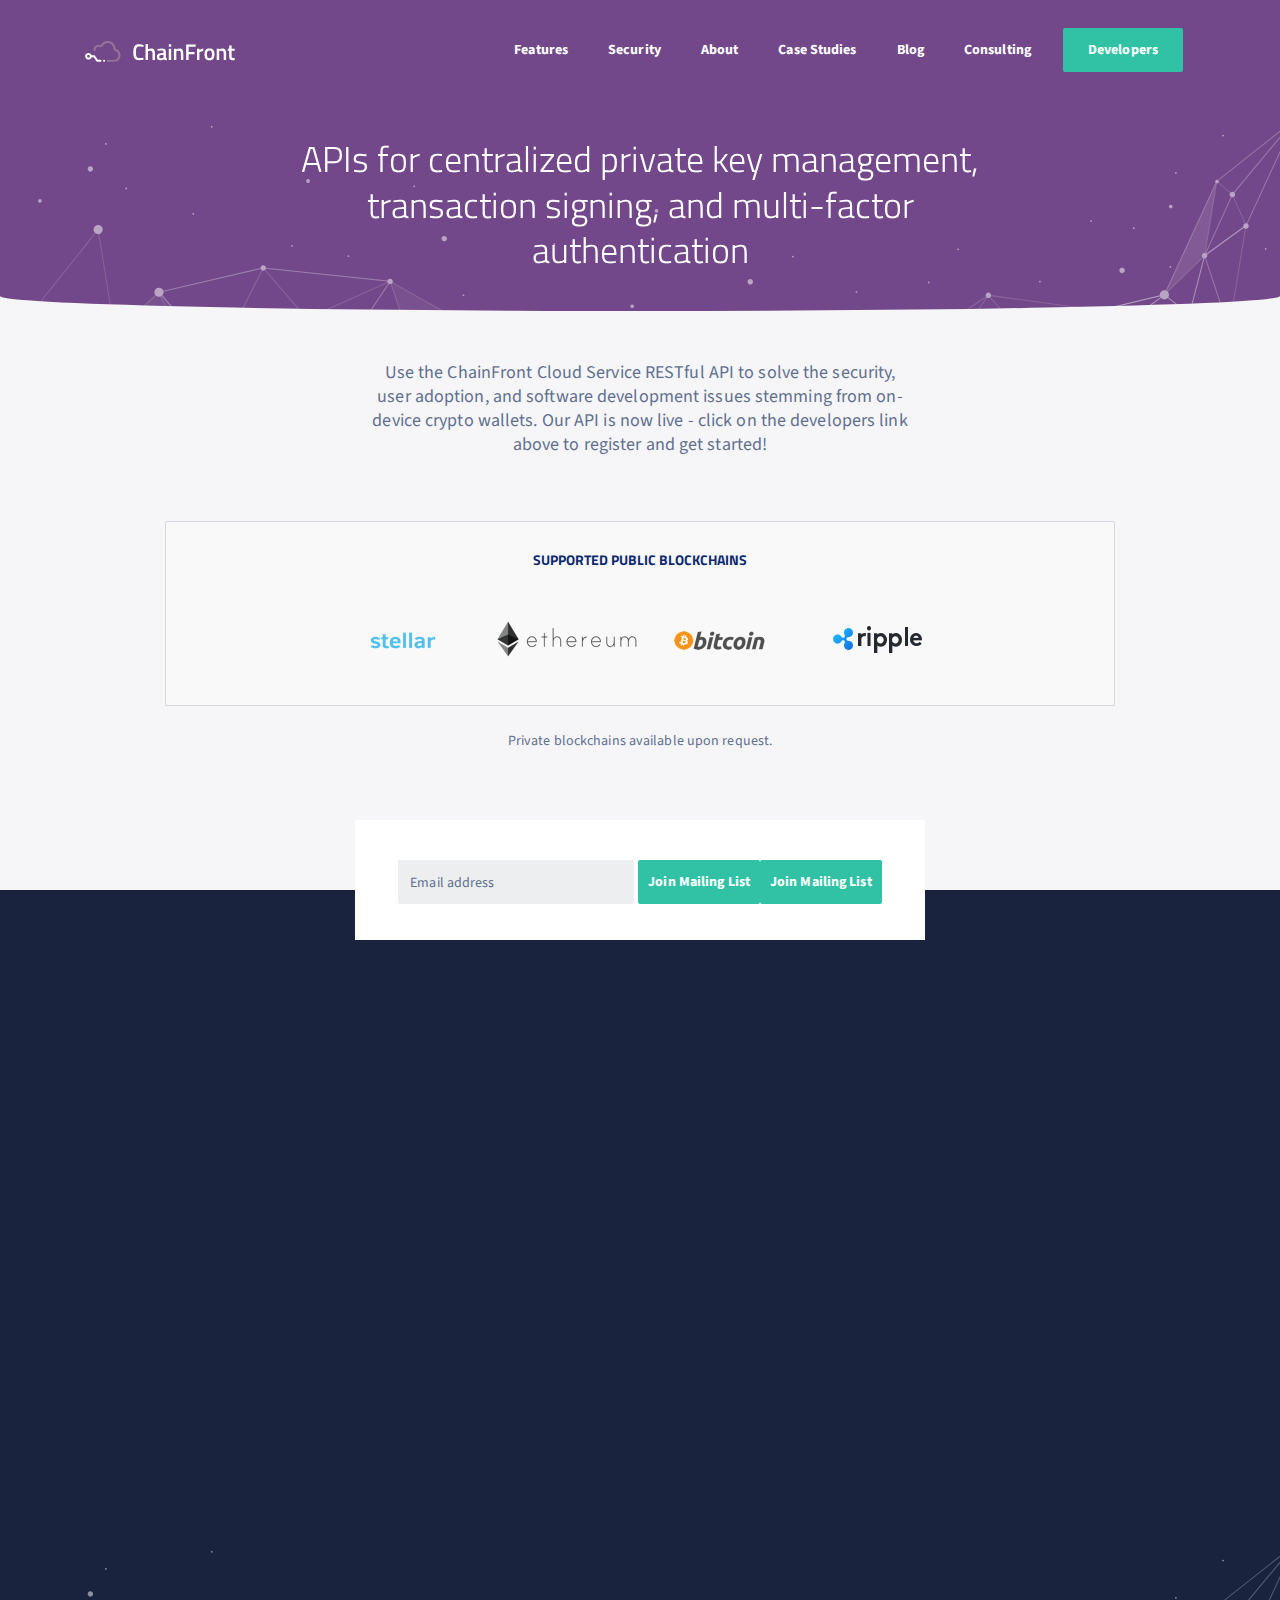
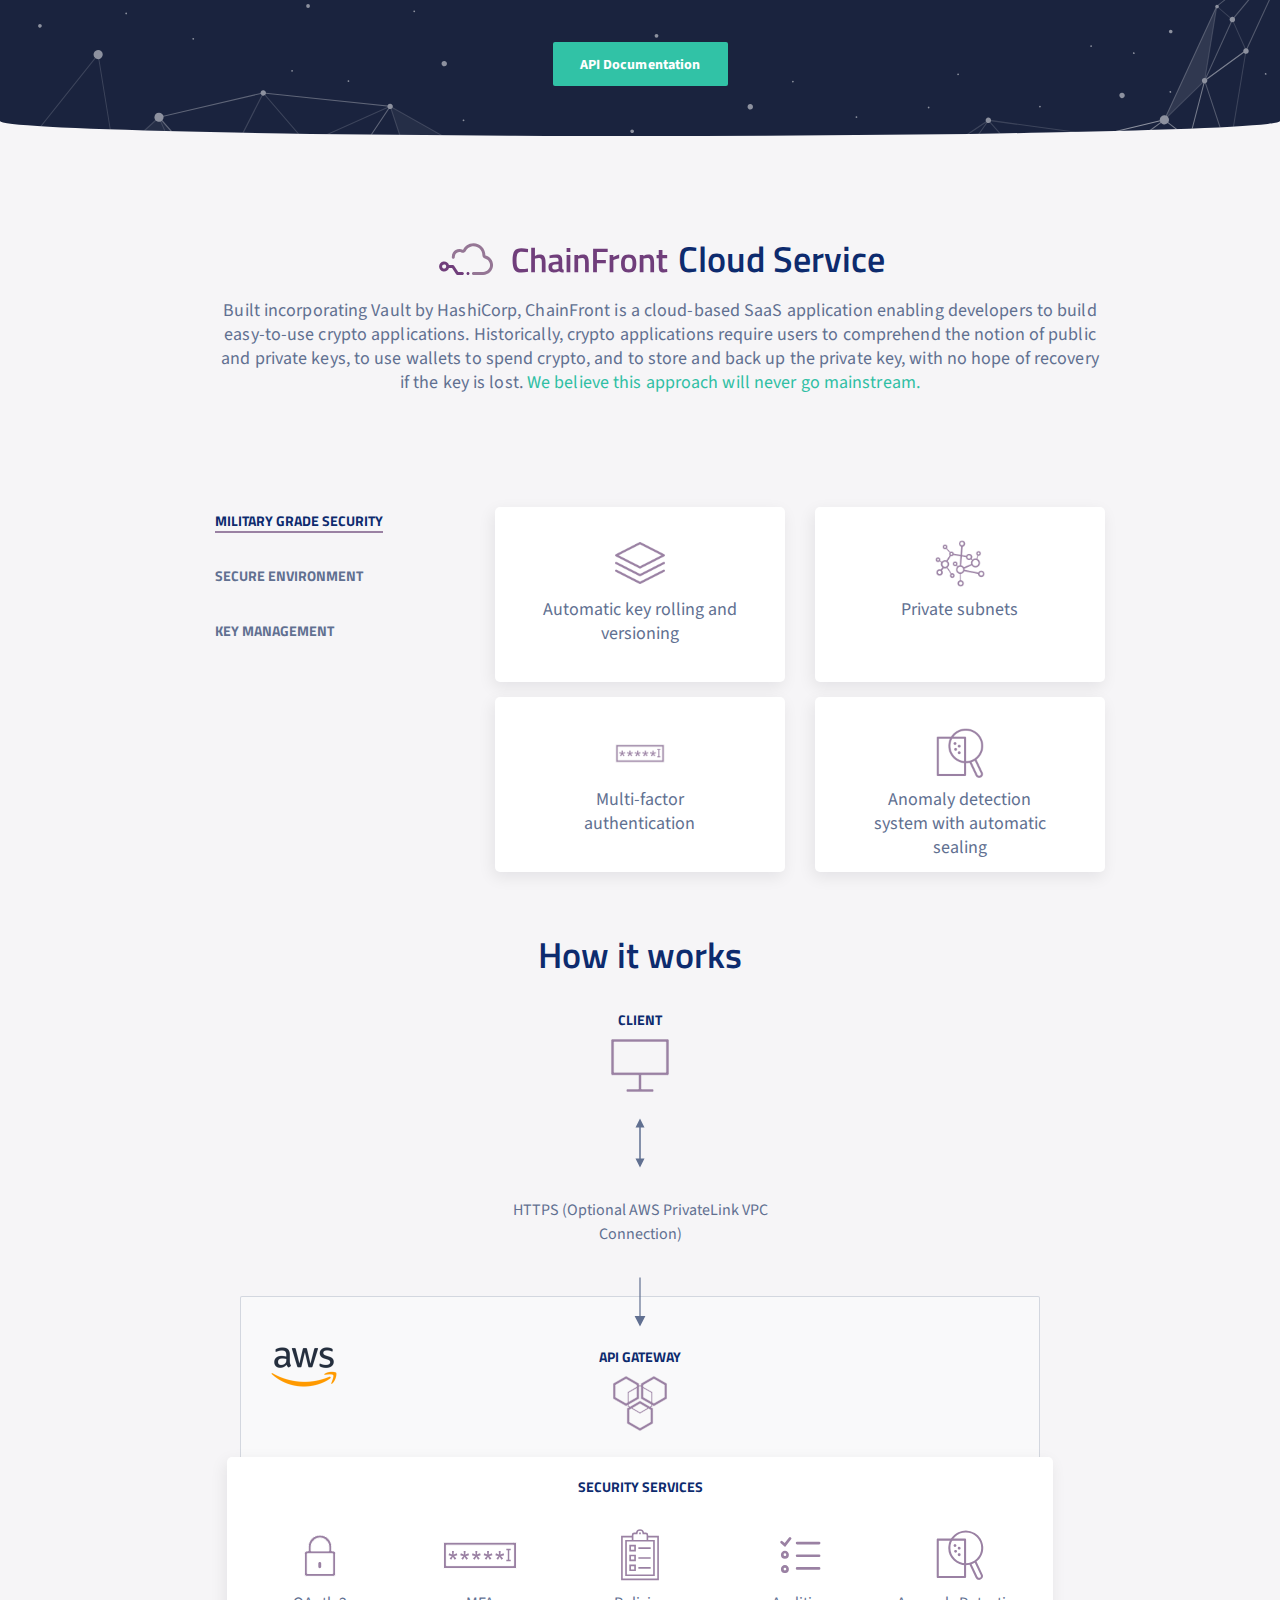
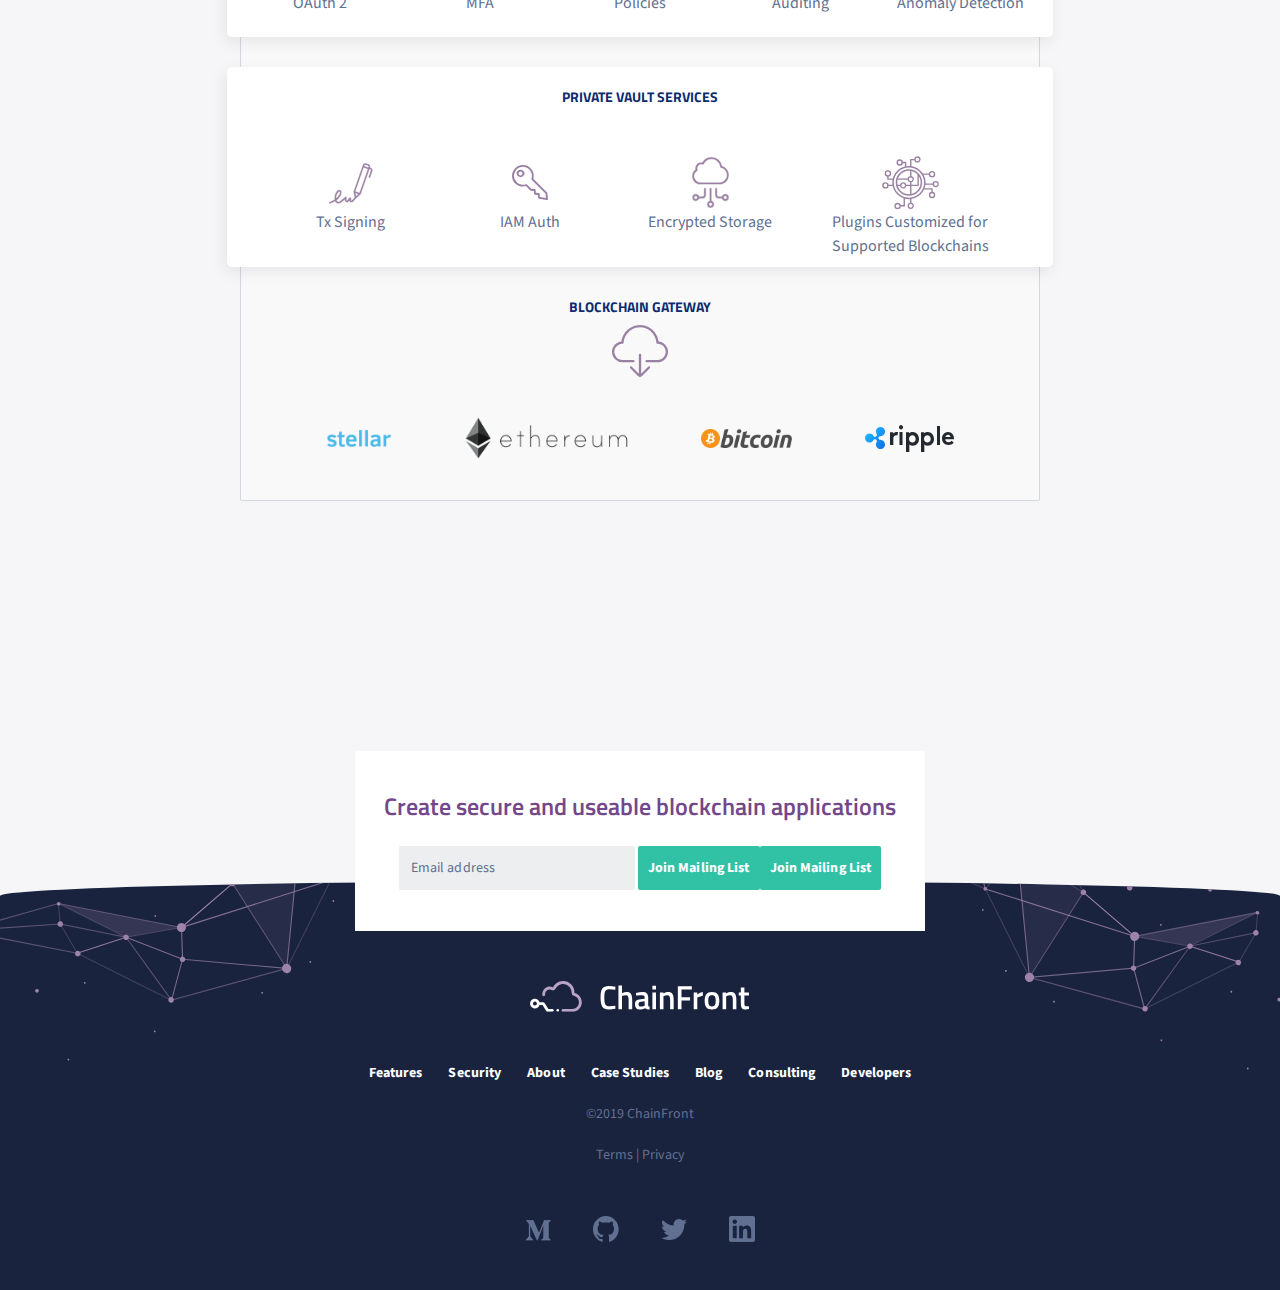
==== index.html @ 5679e8c8 "Initial port of corp website to github pages" ====
<!DOCTYPE html>
<!-- saved from url=(0022)https://chainfront.io/ -->
<html lang="en"><head><meta http-equiv="Content-Type" content="text/html; charset=UTF-8">
    
    <meta http-equiv="X-UA-Compatible" content="IE=edge">
    <meta name="viewport" content="width=device-width, initial-scale=1">
    <!-- The above 3 meta tags *must* come first in the head; any other head content must come *after* these tags -->



      <!-- HTML5 shim and Respond.js for IE8 support of HTML5 elements and media queries -->
    <!--[if lt IE 9]>
      <script src="https://oss.maxcdn.com/html5shiv/3.7.2/html5shiv.min.js"></script>
      <script src="https://oss.maxcdn.com/respond/1.4.2/respond.min.js"></script>
    <![endif]-->
      <title>ChainFront.io – ChainFront.io:  APIs for centralized private key management, transaction signing, and multi-factor authentication</title>
<link rel="dns-prefetch" href="https://s.w.org/">
		<script async="" src="./index_files/analytics.js"></script><script type="text/javascript">
			window._wpemojiSettings = {"baseUrl":"https:\/\/s.w.org\/images\/core\/emoji\/11.2.0\/72x72\/","ext":".png","svgUrl":"https:\/\/s.w.org\/images\/core\/emoji\/11.2.0\/svg\/","svgExt":".svg","source":{"concatemoji":"https:\/\/chainfront.io\/wp-includes\/js\/wp-emoji-release.min.js?ver=5.1.1"}};
			!function(a,b,c){function d(a,b){var c=String.fromCharCode;l.clearRect(0,0,k.width,k.height),l.fillText(c.apply(this,a),0,0);var d=k.toDataURL();l.clearRect(0,0,k.width,k.height),l.fillText(c.apply(this,b),0,0);var e=k.toDataURL();return d===e}function e(a){var b;if(!l||!l.fillText)return!1;switch(l.textBaseline="top",l.font="600 32px Arial",a){case"flag":return!(b=d([55356,56826,55356,56819],[55356,56826,8203,55356,56819]))&&(b=d([55356,57332,56128,56423,56128,56418,56128,56421,56128,56430,56128,56423,56128,56447],[55356,57332,8203,56128,56423,8203,56128,56418,8203,56128,56421,8203,56128,56430,8203,56128,56423,8203,56128,56447]),!b);case"emoji":return b=d([55358,56760,9792,65039],[55358,56760,8203,9792,65039]),!b}return!1}function f(a){var c=b.createElement("script");c.src=a,c.defer=c.type="text/javascript",b.getElementsByTagName("head")[0].appendChild(c)}var g,h,i,j,k=b.createElement("canvas"),l=k.getContext&&k.getContext("2d");for(j=Array("flag","emoji"),c.supports={everything:!0,everythingExceptFlag:!0},i=0;i<j.length;i++)c.supports[j[i]]=e(j[i]),c.supports.everything=c.supports.everything&&c.supports[j[i]],"flag"!==j[i]&&(c.supports.everythingExceptFlag=c.supports.everythingExceptFlag&&c.supports[j[i]]);c.supports.everythingExceptFlag=c.supports.everythingExceptFlag&&!c.supports.flag,c.DOMReady=!1,c.readyCallback=function(){c.DOMReady=!0},c.supports.everything||(h=function(){c.readyCallback()},b.addEventListener?(b.addEventListener("DOMContentLoaded",h,!1),a.addEventListener("load",h,!1)):(a.attachEvent("onload",h),b.attachEvent("onreadystatechange",function(){"complete"===b.readyState&&c.readyCallback()})),g=c.source||{},g.concatemoji?f(g.concatemoji):g.wpemoji&&g.twemoji&&(f(g.twemoji),f(g.wpemoji)))}(window,document,window._wpemojiSettings);
		</script><script src="./index_files/wp-emoji-release.min.js" type="text/javascript" defer=""></script>
		<style type="text/css">
img.wp-smiley,
img.emoji {
	display: inline !important;
	border: none !important;
	box-shadow: none !important;
	height: 1em !important;
	width: 1em !important;
	margin: 0 .07em !important;
	vertical-align: -0.1em !important;
	background: none !important;
	padding: 0 !important;
}
</style>
	<link rel="stylesheet" id="wp-block-library-css" href="./index_files/style.min.css" type="text/css" media="all">
<script type="text/javascript" src="./index_files/jquery.js"></script>
<script type="text/javascript" src="./index_files/jquery-migrate.min.js"></script>
<script type="text/javascript" src="./index_files/scrollTo.js"></script>
<script type="text/javascript" src="./index_files/jquery.form.min.js"></script>
<script type="text/javascript">
/* <![CDATA[ */
var mailchimpSF = {"ajax_url":"https:\/\/chainfront.io\/"};
/* ]]> */
</script>
<script type="text/javascript" src="./index_files/mailchimp.js"></script>
<link rel="https://api.w.org/" href="https://chainfront.io/wp-json/">
<link rel="EditURI" type="application/rsd+xml" title="RSD" href="https://chainfront.io/xmlrpc.php?rsd">
<link rel="wlwmanifest" type="application/wlwmanifest+xml" href="https://chainfront.io/wp-includes/wlwmanifest.xml"> 
<link rel="canonical" href="https://chainfront.io/">
<link rel="shortlink" href="https://chainfront.io/">
<link rel="alternate" type="application/json+oembed" href="https://chainfront.io/wp-json/oembed/1.0/embed?url=https%3A%2F%2Fchainfront.io%2F">
<link rel="alternate" type="text/xml+oembed" href="https://chainfront.io/wp-json/oembed/1.0/embed?url=https%3A%2F%2Fchainfront.io%2F&amp;format=xml">
<link rel="icon" href="https://chainfront.io/wp-content/uploads/2018/10/cropped-256x256-32x32.png" sizes="32x32">
<link rel="icon" href="https://chainfront.io/wp-content/uploads/2018/10/cropped-256x256-192x192.png" sizes="192x192">
<link rel="apple-touch-icon-precomposed" href="https://chainfront.io/wp-content/uploads/2018/10/cropped-256x256-180x180.png">
<meta name="msapplication-TileImage" content="https://chainfront.io/wp-content/uploads/2018/10/cropped-256x256-270x270.png">

<!-- BEGIN ExactMetrics v5.3.8 Universal Analytics - https://exactmetrics.com/ -->
<script>
(function(i,s,o,g,r,a,m){i['GoogleAnalyticsObject']=r;i[r]=i[r]||function(){
	(i[r].q=i[r].q||[]).push(arguments)},i[r].l=1*new Date();a=s.createElement(o),
	m=s.getElementsByTagName(o)[0];a.async=1;a.src=g;m.parentNode.insertBefore(a,m)
})(window,document,'script','https://www.google-analytics.com/analytics.js','ga');
  ga('create', 'UA-128039066-1', 'auto');
  ga('send', 'pageview');
</script>
<!-- END ExactMetrics Universal Analytics -->
      <!-- Bootstrap core CSS -->
      <link href="./index_files/bootstrap.min.css" rel="stylesheet">
      <!-- Custom styles for this template -->
      <link href="./index_files/style.css" rel="stylesheet">
      <link rel="stylesheet" href="./index_files/aos.css">
      <link href="https://chainfront.io/wp-content/themes/chainfront/img/favicon.ico?v=2" rel="shortcut icon">
  </head>

  <body data-aos-easing="ease" data-aos-duration="400" data-aos-delay="0">
  <div id="mobile-menu" class="d-sm-none">
      <ul id="menu-top-menu" class="menu"><li id="menu-item-17" class="nav-item menu-item menu-item-type-post_type menu-item-object-page menu-item-17"><a href="https://chainfront.io/features/">Features</a></li>
<li id="menu-item-19" class="nav-item menu-item menu-item-type-post_type menu-item-object-page menu-item-19"><a href="https://chainfront.io/security/">Security</a></li>
<li id="menu-item-20" class="nav-item menu-item menu-item-type-post_type menu-item-object-page menu-item-20"><a href="https://chainfront.io/about/">About</a></li>
<li id="menu-item-149" class="nav-item menu-item menu-item-type-post_type menu-item-object-page menu-item-149"><a href="https://chainfront.io/case-studies/">Case Studies</a></li>
<li id="menu-item-21" class="nav-item menu-item menu-item-type-post_type menu-item-object-page menu-item-21"><a href="https://chainfront.io/blog/">Blog</a></li>
<li id="menu-item-210" class="nav-item menu-item menu-item-type-post_type menu-item-object-page menu-item-210"><a href="https://chainfront.io/consulting/">Consulting</a></li>
<li id="menu-item-18" class="nav-item button-green menu-item menu-item-type-custom menu-item-object-custom menu-item-18"><a target="_blank" href="https://developers.chainfront.io/">Developers</a></li>
</ul>  </div>
  <div class="container-fluid header-home" id="header">
      <nav class="navbar navbar-expand-sm navbar-dark mb-3">
          <div class="container">
              <a class="navbar-brand" href="https://chainfront.io/">
                  <img src="./index_files/CF_Purple-transparent.svg" alt="ParticipateCrypto" class="light">
                  <img src="./index_files/CF-Purple.svg" alt="ParticipateCrypto" class="dark">
              </a>
              <button class="navbar-toggler" type="button" onclick="toggleMobileMenu(this)">
                  <div class="burger"><span></span><span></span><span></span><span></span></div>
              </button>
              <div class="collapse navbar-collapse" id="navbarNav">
                  <ul id="menu-top-menu-1" class="navbar-nav ml-auto"><li class="nav-item menu-item menu-item-type-post_type menu-item-object-page menu-item-17"><a href="https://chainfront.io/features/">Features</a></li>
<li class="nav-item menu-item menu-item-type-post_type menu-item-object-page menu-item-19"><a href="https://chainfront.io/security/">Security</a></li>
<li class="nav-item menu-item menu-item-type-post_type menu-item-object-page menu-item-20"><a href="https://chainfront.io/about/">About</a></li>
<li class="nav-item menu-item menu-item-type-post_type menu-item-object-page menu-item-149"><a href="https://chainfront.io/case-studies/">Case Studies</a></li>
<li class="nav-item menu-item menu-item-type-post_type menu-item-object-page menu-item-21"><a href="https://chainfront.io/blog/">Blog</a></li>
<li class="nav-item menu-item menu-item-type-post_type menu-item-object-page menu-item-210"><a href="https://chainfront.io/consulting/">Consulting</a></li>
<li class="nav-item button-green menu-item menu-item-type-custom menu-item-object-custom menu-item-18"><a target="_blank" href="https://developers.chainfront.io/">Developers</a></li>
</ul>              </div>
          </div>
      </nav>
    <div class="stars"><div class="img-cont"><img src="./index_files/home-stars.svg" alt=""></div></div>
    <div class="container title text-center aos-init aos-animate" data-aos="zoom-in">
        
        <h2 class="sub-title">APIs for centralized private key management, transaction signing, and multi-factor authentication</h2>    </div>
</div>

<main role="main" id="home">
    <div class="container">
        <div class="row justify-content-center mb-5">
            <div class="col-12 col-md-6 text-center">
                
        <p class="title">Use the ChainFront Cloud Service RESTful API to solve the security, user adoption, and software development issues stemming from on-device crypto wallets. Our API is now live - click on the developers link above to register and get started!</p>
            </div>
        </div>
        <div class="row justify-content-center ">
            <div class="col-12 col-lg-10 block">
                <div class="row mt-4">
                    <div class="col-12 text-center">
                        <span>Supported Public Blockchains</span>
                    </div>
                </div>
                <div class="row justify-content-center pb-5 pt-5 align-items-center">
                    <div class="col-10 col-sm-6 col-lg-3 col-xl-2 text-center blockchain"><img src="./index_files/1280-px-stellar-payment-network-logo-svg.png" alt="Stellar"></div>
                    <div class="col-10 col-sm-6 col-lg-3 col-xl-2 text-center blockchain"><img src="./index_files/ethereum-logo-landscape-black-small.png" alt="Ethereum"></div>
                    <div class="col-10 col-sm-6 col-lg-3 col-xl-2 text-center blockchain"><img src="./index_files/2000-px-bitcoin-logo-svg.png" alt="Bitcoin"></div>
                    <div class="col-10 col-sm-6 col-lg-3 col-xl-2 text-center blockchain"><img src="./index_files/ripple-logo.png" alt="Ripple"></div>
                </div>
            </div>
        </div>
        <div class="row justify-content-center">
            <div class="col-12 col-sm-6 text-center mt-4">
                <p class="private">Private blockchains available upon request.</p>
            </div>
        </div>
    </div>
    <div class="container">
        <div class="box-container dark-box row justify-content-center">
            <div class="col-12 col-md-6 box">
                
<div id="mc_signup">
	<form method="post" action="https://chainfront.io/#mc_signup" id="mc_signup_form">
		<input type="hidden" id="mc_submit_type" name="mc_submit_type" value="js">
		<input type="hidden" name="mcsf_action" value="mc_submit_signup_form">
		<input type="hidden" id="_mc_submit_signup_form_nonce" name="_mc_submit_signup_form_nonce" value="a955d4d549">		
		
	<div class="mc_form_inside">
		
		<div class="updated" id="mc_message">
					</div><!-- /mc_message -->

		
<div class="mc_merge_var">
		<label for="mc_mv_EMAIL" class="mc_var_label mc_header mc_header_email">Email Address</label>
	<input type="text" size="18" placeholder="Email address" name="mc_mv_EMAIL" id="mc_mv_EMAIL" class="mc_input">
</div><!-- /mc_merge_var --><div style="display:none;"></div><div style="display:none;"></div>
		<div class="mc_signup_submit">
			<input type="submit" name="mc_signup_submit" id="mc_signup_submit" value="Join Mailing List" class="button" style="display: none;">
		<a class="button-green">Join Mailing List</a></div><!-- /mc_signup_submit -->
	
	
				
	</div><!-- /mc_form_inside -->
	</form><!-- /mc_signup_form -->
</div><!-- /mc_signup_container -->
	            </div>
        </div>
    </div>
    <div class="container-fluid dark-section">
        <div class="stars"><div class="img-cont"><img src="./index_files/home-stars.svg" alt=""></div></div>

        <div class="container">
            <div class="row justify-content-center mb-auto">
                <div class="col-12 col-md-6 col-lg-5 aos-init" data-aos="fade-right">
                    <div class="row">
                        <div class="col-12 icon mb-4"><img src="./index_files/group-51.png" alt="User Benefits"></div>
                        <div class="row">
                            <div class="col-12 mb-2">
                                <h4 class="column-title">User Benefits</h4>
                            </div>

                            <div class="col-12">
                                <div class="row">
                                                <div class="col-12 mt-2 mb-mt-1 point"><p class="text-light mb-2">Crypto layer invisible to end users</p></div>            <div class="col-12 mt-2 mb-mt-1 point"><p class="text-light mb-2">No more risk of “lose keys, lose value”</p></div>            <div class="col-12 mt-2 mb-mt-1 point"><p class="text-light mb-2">User only needs to multi factor authenticate – no additional “crypto” user friction</p></div>            <div class="col-12 mt-2 mb-mt-1 point"><p class="text-light mb-2">Private key signing and management invisible to end users</p></div>            <div class="col-12 mt-2 mb-mt-1 point"><p class="text-light mb-2">Prevent spear phishing attacks; no need to worry on wallet security</p></div>                                </div>

                            </div>
                        </div>
                    </div>
                </div>
                <div class="col-12 col-md-6 col-lg-5 mt-5 mt-md-0 aos-init" data-aos="fade-left">
                    <div class="row">
                        <div class="col-12 icon  mb-4"><img src="./index_files/group-61.png" alt="Developer Benefits"></div>
                        <div class="row">
                            <div class="col-12  mb-2">
                                <h4 class="column-title">Developer Benefits</h4>
                            </div>

                            <div class="col-12">
                                <div class="row">
                                                <div class="col-12 mt-2 mb-mt-1 point"><p class="text-light mb-2">Develop complex applications using ChainFront’s APIs to enable sophisticated and automated blockchain transaction signing paths</p></div>            <div class="col-12 mt-2 mb-mt-1 point"><p class="text-light mb-2">Robust RESTful API and SDKs for easy integration</p></div>            <div class="col-12 mt-2 mb-mt-1 point"><p class="text-light mb-2">Easily choose an MFA path for user base: Authy push approvals, TOTP codes, or own app</p></div>            <div class="col-12 mt-2 mb-mt-1 point"><p class="text-light mb-2">Private keys never leave secure barrier; transactions signed within secure area</p></div>            <div class="col-12 mt-2 mb-mt-1 point"><p class="text-light mb-2">Eliminate need to ensure security of all users’ wallets ; prevent spear phishing attacks</p></div>            <div class="col-12 mt-2 mb-mt-1 point"><p class="text-light mb-2">Optionally available via AWS PrivateLink for solutions requiring isolation from the public internet</p></div>            <div class="col-12 mt-2 mb-mt-1 point"><p class="text-light mb-2">Military grade encryption and security</p></div>                                </div>
                            </div>
                        </div>
                    </div>
                </div>
            </div>
            <div class="row justify-content-center">
                <div class="col-12 text-center">
                    <a target="_blank" href="https://developers.chainfront.io/" class="btn">API Documentation</a>
                </div>
            </div>
        </div>
    </div>

    <div class="container title text-center mt-5 pb-5 pt-5 text-block">
        <img style="height: 56px;display: inline-block;margin-bottom: .5rem;" src="./index_files/cf-logo.svg" alt="ChainFront">
        <h2 style="height: 56px; display: inline-block;position: relative; top: 4px;"> Cloud Service</h2>
                    <p class="sub-title text-semilight">Built incorporating Vault by HashiCorp, ChainFront is a cloud-based SaaS application enabling developers to build easy-to-use crypto applications. Historically, crypto applications require users to comprehend the notion of public and private keys, to use wallets to spend crypto, and to store and back up the private key, with no hope of recovery if the key is lost.  <a href="https://chainfront.io/lets-stop-kidding-ourselves%e2%80%8a-%e2%80%8alittle-old-lady-in-peoria-is-never-knowingly-going-to-use-a-64-character-hexadecimal-key/" style="color: #30bfa4;">We believe this approach will never go mainstream.</a></p>
    </div>

    <div class="container mt-5 d-block d-md-none mobile-info-block">
        <div class="row">
            <div class="col-12">
                <p class="text-normal text-center info-title">Military grade security</p>
                <div class="row info-blocks d-block">
                    
        <div class="col-12 col-sm-6">
            <div class="info-block">
                <img src="./index_files/key-roll@3x.png" alt="Automatic key rolling and versioning">
                <span>Automatic key rolling and versioning</span>
            </div>
        </div>
        <div class="col-12 col-sm-6">
            <div class="info-block">
                <img src="./index_files/subnets@2x.png" alt="Private subnets">
                <span>Private subnets</span>
            </div>
        </div>
        <div class="col-12 col-sm-6">
            <div class="info-block">
                <img src="./index_files/mfa@3x.png" alt="Multi-factor authentication">
                <span>Multi-factor authentication</span>
            </div>
        </div>
        <div class="col-12 col-sm-6">
            <div class="info-block">
                <img src="./index_files/anomoly@3x.png" alt="Anomaly detection system with automatic sealing">
                <span>Anomaly detection system with automatic sealing</span>
            </div>
        </div>                </div>
            </div>
            <div class="col-12">
                <p class="text-normal text-center info-title">Secure environment</p>
                <div class="row info-blocks d-block">
                    
        <div class="col-12 col-sm-6">
            <div class="info-block">
                <img src="./index_files/secure@3x.png" alt="Leverages Hardware Security Modules tech">
                <span>Leverages Hardware Security Modules tech</span>
            </div>
        </div>
        <div class="col-12 col-sm-6">
            <div class="info-block">
                <img src="./index_files/radio@3x.png" alt="Only signed transactions are transmitted">
                <span>Only signed transactions are transmitted</span>
            </div>
        </div>
        <div class="col-12 col-sm-6">
            <div class="info-block">
                <img src="./index_files/keys@3x.png" alt="Transactions signed within application">
                <span>Transactions signed within application</span>
            </div>
        </div>
        <div class="col-12 col-sm-6">
            <div class="info-block">
                <img src="./index_files/safe@3x.png" alt="Keys never leave the secure environment">
                <span>Keys never leave the secure environment</span>
            </div>
        </div>                </div>
            </div>
            <div class="col-12">
                <p class="text-normal text-center info-title">Key management</p>
                <div class="row info-blocks d-block">
                    
        <div class="col-12 col-sm-6">
            <div class="info-block">
                <img src="./index_files/safe@2x.png" alt="Keys available even if blockchain goes down">
                <span>Keys available even if blockchain goes down</span>
            </div>
        </div>
        <div class="col-12 col-sm-6">
            <div class="info-block">
                <img src="./index_files/keys@2x.png" alt="Private keys securely stored across multiple geographic regions">
                <span>Private keys securely stored across multiple geographic regions</span>
            </div>
        </div>
        <div class="col-12 col-sm-6">
            <div class="info-block">
                <img src="./index_files/folder@3x.png" alt="Key safety not reliant on users">
                <span>Key safety not reliant on users</span>
            </div>
        </div>                </div>
            </div>
        </div>
    </div>
    <div class="container mt-5 d-none d-md-block info-cont">
        <div class="row">
            <div class="col-4">
                <ul id="blocks-switch">
                    <li data-for="military" class="selected"><span>Military grade security</span></li>
                    <li data-for="secure"><span>Secure environment</span></li>
                    <li data-for="key"><span>Key management</span></li>
                </ul></div>
            <div class="col-8" id="blocks-cont">
                <div class="row info-blocks" id="military">
                    
        <div class="col-12 col-sm-6">
            <div class="info-block">
                <img src="./index_files/key-roll@3x.png" alt="Automatic key rolling and versioning">
                <span>Automatic key rolling and versioning</span>
            </div>
        </div>
        <div class="col-12 col-sm-6">
            <div class="info-block">
                <img src="./index_files/subnets@2x.png" alt="Private subnets">
                <span>Private subnets</span>
            </div>
        </div>
        <div class="col-12 col-sm-6">
            <div class="info-block">
                <img src="./index_files/mfa@3x.png" alt="Multi-factor authentication">
                <span>Multi-factor authentication</span>
            </div>
        </div>
        <div class="col-12 col-sm-6">
            <div class="info-block">
                <img src="./index_files/anomoly@3x.png" alt="Anomaly detection system with automatic sealing">
                <span>Anomaly detection system with automatic sealing</span>
            </div>
        </div>                </div>
                <div class="row info-blocks d-none" id="secure">
                    
        <div class="col-12 col-sm-6">
            <div class="info-block">
                <img src="./index_files/secure@3x.png" alt="Leverages Hardware Security Modules tech">
                <span>Leverages Hardware Security Modules tech</span>
            </div>
        </div>
        <div class="col-12 col-sm-6">
            <div class="info-block">
                <img src="./index_files/radio@3x.png" alt="Only signed transactions are transmitted">
                <span>Only signed transactions are transmitted</span>
            </div>
        </div>
        <div class="col-12 col-sm-6">
            <div class="info-block">
                <img src="./index_files/keys@3x.png" alt="Transactions signed within application">
                <span>Transactions signed within application</span>
            </div>
        </div>
        <div class="col-12 col-sm-6">
            <div class="info-block">
                <img src="./index_files/safe@3x.png" alt="Keys never leave the secure environment">
                <span>Keys never leave the secure environment</span>
            </div>
        </div>                </div>
                <div class="row info-blocks d-none" id="key">
                    
        <div class="col-12 col-sm-6">
            <div class="info-block">
                <img src="./index_files/safe@2x.png" alt="Keys available even if blockchain goes down">
                <span>Keys available even if blockchain goes down</span>
            </div>
        </div>
        <div class="col-12 col-sm-6">
            <div class="info-block">
                <img src="./index_files/keys@2x.png" alt="Private keys securely stored across multiple geographic regions">
                <span>Private keys securely stored across multiple geographic regions</span>
            </div>
        </div>
        <div class="col-12 col-sm-6">
            <div class="info-block">
                <img src="./index_files/folder@3x.png" alt="Key safety not reliant on users">
                <span>Key safety not reliant on users</span>
            </div>
        </div>                </div>
            </div>
        </div>
    </div>

    <div class="how_it_works mt-5">
        <h2>How it works</h2>

        <h6>Client</h6>
        <img src="./index_files/computer.svg">

        <img class="arrows" src="./index_files/top_arrow.svg">

        <p>HTTPS (Optional AWS PrivateLink VPC Connection)</p>

        <div class="how_it_works_big_box">
            <img class="down_arrow" src="./index_files/bottom_arrow.svg">
            <div class="how_it_works_big_box_top">
                <img id="amazon_how_it_works" src="./index_files/amazon@2x.png">
                <h6>API Gateway</h6>
                <img src="./index_files/api_gateway.svg">

                <div class="how_it_works_big_wide">
                    <h6>Security Services</h6>
                    <div class="group">
                        <div class="hitwbw_sub">
                            <img src="./index_files/oauth.svg">
                            <p>OAuth 2</p>
                        </div>
                        <div class="hitwbw_sub">
                            <img src="./index_files/mfa.svg">
                            <p>MFA</p>
                        </div>
                        <div class="hitwbw_sub">
                            <img src="./index_files/policies.svg">
                            <p>Policies</p>
                        </div>
                        <div class="hitwbw_sub">
                            <img src="./index_files/auditing.svg">
                            <p>Auditing</p>
                        </div>
                        <div class="hitwbw_sub">
                            <img src="./index_files/anomoly.svg">
                            <p>Anomaly Detection</p>
                        </div>
                    </div>
                </div>

                <div class="how_it_works_big_wide how_it_works_big_wide_2">
                    <h6>Private Vault Services</h6>
                    <div class="group">
                        <div class="hitwbw_sub">
                            <img src="./index_files/tx.svg">
                            <p>Tx Signing</p>
                        </div>
                        <div class="hitwbw_sub">
                            <img src="./index_files/iam.svg">
                            <p>IAM Auth</p>
                        </div>
                        <div class="hitwbw_sub">
                            <img src="./index_files/storage.svg">
                            <p>Encrypted Storage</p>
                        </div>
                        <div class="hitwbw_sub">
                            <img src="./index_files/plugins.svg">
                            <p>Plugins Customized for Supported Blockchains</p>
                        </div>
                    </div>
                </div>

                <h6>Blockchain Gateway</h6>
                <img src="./index_files/gateway.svg">

                <div class="block_group">
                    <img src="./index_files/stellar.svg">
                    <img src="./index_files/ether.svg">
                    <img src="./index_files/bitcoin.svg">
                    <img src="./index_files/ripple.svg">
                </div>
            </div>
        </div>
    </div>


  </main><!-- /.container -->

  <div class="container">
      <div class="footer-box box-container row justify-content-center">
          <div class="col-12 col-sm-10 col-md-8 col-lg-6 box">
              
              <h3 class="mb-4">Create secure and useable blockchain applications</h3>              
<div id="mc_signup">
	<form method="post" action="https://chainfront.io/#mc_signup" id="mc_signup_form">
		<input type="hidden" id="mc_submit_type" name="mc_submit_type" value="html">
		<input type="hidden" name="mcsf_action" value="mc_submit_signup_form">
		<input type="hidden" id="_mc_submit_signup_form_nonce" name="_mc_submit_signup_form_nonce" value="a955d4d549">		
		
	<div class="mc_form_inside">
		
		<div class="updated" id="mc_message">
					</div><!-- /mc_message -->

		
<div class="mc_merge_var">
		<label for="mc_mv_EMAIL" class="mc_var_label mc_header mc_header_email">Email Address</label>
	<input type="text" size="18" placeholder="Email address" name="mc_mv_EMAIL" id="mc_mv_EMAIL" class="mc_input">
</div><!-- /mc_merge_var --><div style="display:none;"></div><div style="display:none;"></div>
		<div class="mc_signup_submit">
			<input type="submit" name="mc_signup_submit" id="mc_signup_submit" value="Join Mailing List" class="button" style="display: none;">
		<a class="button-green">Join Mailing List</a></div><!-- /mc_signup_submit -->
	
	
				
	</div><!-- /mc_form_inside -->
	</form><!-- /mc_signup_form -->
</div><!-- /mc_signup_container -->
	          </div>
      </div>
  </div>
  <footer class="pb-5">
      <div class="stars"><div class="img-cont"><img src="./index_files/footer-dots.svg" alt=""></div></div>
      <div class="container">
      <div class="justify-content-center row logo mb-5">
          <div class="col-10 text-center">
              <img src="./index_files/cf-logo-footer.svg" alt="ChainFront">
          </div>
      </div>
      <div class="justify-content-center row menu">
      <ul id="menu-top-menu-2" class="nav"><li class="nav-item menu-item menu-item-type-post_type menu-item-object-page menu-item-17"><a href="https://chainfront.io/features/">Features</a></li>
<li class="nav-item menu-item menu-item-type-post_type menu-item-object-page menu-item-19"><a href="https://chainfront.io/security/">Security</a></li>
<li class="nav-item menu-item menu-item-type-post_type menu-item-object-page menu-item-20"><a href="https://chainfront.io/about/">About</a></li>
<li class="nav-item menu-item menu-item-type-post_type menu-item-object-page menu-item-149"><a href="https://chainfront.io/case-studies/">Case Studies</a></li>
<li class="nav-item menu-item menu-item-type-post_type menu-item-object-page menu-item-21"><a href="https://chainfront.io/blog/">Blog</a></li>
<li class="nav-item menu-item menu-item-type-post_type menu-item-object-page menu-item-210"><a href="https://chainfront.io/consulting/">Consulting</a></li>
<li class="nav-item button-green menu-item menu-item-type-custom menu-item-object-custom menu-item-18"><a target="_blank" href="https://developers.chainfront.io/">Developers</a></li>
</ul>      </div>

    <p class="copyright">©2019 ChainFront</p>
          <p class="copyright"><a href="https://chainfront.io/terms/">Terms</a> | <a href="https://chainfront.io/privacy/">Privacy</a></p>

     <div class="social-media-footer">
        <a href="https://medium.com/chainfront" target="_blank"><img src="./index_files/medium@2x.png"></a>
        <a href="https://github.com/chainfront" target="_blank"><img src="./index_files/github.svg"></a>
        <a href="https://twitter.com/chainfront" target="_blank"><img src="./index_files/twitter@2x.png"></a>
        <a href="https://www.linkedin.com/company/chainfront/" target="_blank"><img src="./index_files/LI.svg"></a>
      </div>
      </div>
  </footer>


  <!-- Bootstrap core JavaScript
  ================================================== -->
  <!-- Placed at the end of the document so the pages load faster -->
  <script src="./index_files/jquery-3.3.1.min.js"></script>
  <script src="./index_files/popper.min.js" integrity="sha384-ApNbgh9B+Y1QKtv3Rn7W3mgPxhU9K/ScQsAP7hUibX39j7fakFPskvXusvfa0b4Q" crossorigin="anonymous"></script>
  <script src="./index_files/bootstrap.min.js"></script>
  <script src="./index_files/homepage.js"></script>
  <script src="./index_files/aos.js"></script>
  <script>
      AOS.init();
  </script>
  <script type="text/javascript" src="./index_files/wp-embed.min.js"></script>
  
</body></html>
---- index_files/style.min.css ----
.wp-block-audio figcaption{margin-top:.5em;margin-bottom:1em;color:#555d66;text-align:center;font-size:13px}.wp-block-audio audio{width:100%;min-width:300px}.editor-block-list__layout .reusable-block-edit-panel{align-items:center;background:#f8f9f9;color:#555d66;display:flex;flex-wrap:wrap;font-family:-apple-system,BlinkMacSystemFont,Segoe UI,Roboto,Oxygen-Sans,Ubuntu,Cantarell,Helvetica Neue,sans-serif;font-size:13px;top:-14px;margin:0 -14px;padding:8px 14px;position:relative;z-index:7}.editor-block-list__layout .editor-block-list__layout .reusable-block-edit-panel{margin:0 -14px;padding:8px 14px}.editor-block-list__layout .reusable-block-edit-panel .reusable-block-edit-panel__spinner{margin:0 5px}.editor-block-list__layout .reusable-block-edit-panel .reusable-block-edit-panel__info{margin-right:auto}.editor-block-list__layout .reusable-block-edit-panel .reusable-block-edit-panel__label{margin-right:8px;white-space:nowrap;font-weight:600}.editor-block-list__layout .reusable-block-edit-panel .reusable-block-edit-panel__title{flex:1 1 100%;font-size:14px;height:30px;margin:4px 0 8px}.editor-block-list__layout .reusable-block-edit-panel .components-button.reusable-block-edit-panel__button{flex-shrink:0}@media (min-width:960px){.editor-block-list__layout .reusable-block-edit-panel{flex-wrap:nowrap}.editor-block-list__layout .reusable-block-edit-panel .reusable-block-edit-panel__title{margin:0}.editor-block-list__layout .reusable-block-edit-panel .components-button.reusable-block-edit-panel__button{margin:0 0 0 5px}}.editor-block-list__layout .reusable-block-indicator{background:#fff;border-left:1px dashed #e2e4e7;color:#555d66;border-bottom:1px dashed #e2e4e7;top:-14px;height:30px;padding:4px;position:absolute;z-index:1;width:30px;right:-14px}.wp-block-button{color:#fff;margin-bottom:1.5em}.wp-block-button.aligncenter{text-align:center}.wp-block-button.alignright{text-align:right}.wp-block-button__link{background-color:#32373c;border:none;border-radius:28px;box-shadow:none;color:inherit;cursor:pointer;display:inline-block;font-size:18px;margin:0;padding:12px 24px;text-align:center;text-decoration:none;white-space:normal;overflow-wrap:break-word}.wp-block-button__link:active,.wp-block-button__link:focus,.wp-block-button__link:hover{color:inherit}.is-style-squared .wp-block-button__link{border-radius:0}.is-style-outline{color:#32373c}.is-style-outline .wp-block-button__link{background:transparent;border:2px solid}.wp-block-categories.alignleft{margin-right:2em}.wp-block-categories.alignright{margin-left:2em}.wp-block-columns{display:flex;flex-wrap:wrap}@media (min-width:782px){.wp-block-columns{flex-wrap:nowrap}}.wp-block-column{flex:1;margin-bottom:1em;flex-basis:100%;min-width:0;word-break:break-word;overflow-wrap:break-word}@media (min-width:600px){.wp-block-column{flex-basis:50%;flex-grow:0}}@media (min-width:600px){.wp-block-column:nth-child(odd){margin-right:32px}.wp-block-column:not(:first-child),.wp-block-column:nth-child(2n){margin-left:32px}.wp-block-column:not(:last-child){margin-right:32px}}.wp-block-cover,.wp-block-cover-image{position:relative;background-color:#000;background-size:cover;background-position:50%;min-height:430px;width:100%;margin:0 0 1.5em;display:flex;justify-content:center;align-items:center;overflow:hidden}.wp-block-cover-image.has-left-content,.wp-block-cover.has-left-content{justify-content:flex-start}.wp-block-cover-image.has-left-content .wp-block-cover-image-text,.wp-block-cover-image.has-left-content .wp-block-cover-text,.wp-block-cover-image.has-left-content h2,.wp-block-cover.has-left-content .wp-block-cover-image-text,.wp-block-cover.has-left-content .wp-block-cover-text,.wp-block-cover.has-left-content h2{margin-left:0;text-align:left}.wp-block-cover-image.has-right-content,.wp-block-cover.has-right-content{justify-content:flex-end}.wp-block-cover-image.has-right-content .wp-block-cover-image-text,.wp-block-cover-image.has-right-content .wp-block-cover-text,.wp-block-cover-image.has-right-content h2,.wp-block-cover.has-right-content .wp-block-cover-image-text,.wp-block-cover.has-right-content .wp-block-cover-text,.wp-block-cover.has-right-content h2{margin-right:0;text-align:right}.wp-block-cover-image .wp-block-cover-image-text,.wp-block-cover-image .wp-block-cover-text,.wp-block-cover-image h2,.wp-block-cover .wp-block-cover-image-text,.wp-block-cover .wp-block-cover-text,.wp-block-cover h2{color:#fff;font-size:2em;line-height:1.25;z-index:1;margin-bottom:0;max-width:610px;padding:14px;text-align:center}.wp-block-cover-image .wp-block-cover-image-text a,.wp-block-cover-image .wp-block-cover-image-text a:active,.wp-block-cover-image .wp-block-cover-image-text a:focus,.wp-block-cover-image .wp-block-cover-image-text a:hover,.wp-block-cover-image .wp-block-cover-text a,.wp-block-cover-image .wp-block-cover-text a:active,.wp-block-cover-image .wp-block-cover-text a:focus,.wp-block-cover-image .wp-block-cover-text a:hover,.wp-block-cover-image h2 a,.wp-block-cover-image h2 a:active,.wp-block-cover-image h2 a:focus,.wp-block-cover-image h2 a:hover,.wp-block-cover .wp-block-cover-image-text a,.wp-block-cover .wp-block-cover-image-text a:active,.wp-block-cover .wp-block-cover-image-text a:focus,.wp-block-cover .wp-block-cover-image-text a:hover,.wp-block-cover .wp-block-cover-text a,.wp-block-cover .wp-block-cover-text a:active,.wp-block-cover .wp-block-cover-text a:focus,.wp-block-cover .wp-block-cover-text a:hover,.wp-block-cover h2 a,.wp-block-cover h2 a:active,.wp-block-cover h2 a:focus,.wp-block-cover h2 a:hover{color:#fff}.wp-block-cover-image.has-parallax,.wp-block-cover.has-parallax{background-attachment:fixed}@supports (-webkit-overflow-scrolling:touch){.wp-block-cover-image.has-parallax,.wp-block-cover.has-parallax{background-attachment:scroll}}.wp-block-cover-image.has-background-dim:before,.wp-block-cover.has-background-dim:before{content:"";position:absolute;top:0;left:0;bottom:0;right:0;background-color:inherit;opacity:.5;z-index:1}.wp-block-cover-image.has-background-dim.has-background-dim-10:before,.wp-block-cover.has-background-dim.has-background-dim-10:before{opacity:.1}.wp-block-cover-image.has-background-dim.has-background-dim-20:before,.wp-block-cover.has-background-dim.has-background-dim-20:before{opacity:.2}.wp-block-cover-image.has-background-dim.has-background-dim-30:before,.wp-block-cover.has-background-dim.has-background-dim-30:before{opacity:.3}.wp-block-cover-image.has-background-dim.has-background-dim-40:before,.wp-block-cover.has-background-dim.has-background-dim-40:before{opacity:.4}.wp-block-cover-image.has-background-dim.has-background-dim-50:before,.wp-block-cover.has-background-dim.has-background-dim-50:before{opacity:.5}.wp-block-cover-image.has-background-dim.has-background-dim-60:before,.wp-block-cover.has-background-dim.has-background-dim-60:before{opacity:.6}.wp-block-cover-image.has-background-dim.has-background-dim-70:before,.wp-block-cover.has-background-dim.has-background-dim-70:before{opacity:.7}.wp-block-cover-image.has-background-dim.has-background-dim-80:before,.wp-block-cover.has-background-dim.has-background-dim-80:before{opacity:.8}.wp-block-cover-image.has-background-dim.has-background-dim-90:before,.wp-block-cover.has-background-dim.has-background-dim-90:before{opacity:.9}.wp-block-cover-image.has-background-dim.has-background-dim-100:before,.wp-block-cover.has-background-dim.has-background-dim-100:before{opacity:1}.wp-block-cover-image.alignleft,.wp-block-cover-image.alignright,.wp-block-cover.alignleft,.wp-block-cover.alignright{max-width:305px;width:100%}.wp-block-cover-image:after,.wp-block-cover:after{display:block;content:"";font-size:0;min-height:inherit}@supports ((position:-webkit-sticky) or (position:sticky)){.wp-block-cover-image:after,.wp-block-cover:after{content:none}}.wp-block-cover-image.aligncenter,.wp-block-cover-image.alignleft,.wp-block-cover-image.alignright,.wp-block-cover.aligncenter,.wp-block-cover.alignleft,.wp-block-cover.alignright{display:flex}.wp-block-cover__video-background{position:absolute;top:50%;left:50%;transform:translateX(-50%) translateY(-50%);width:100%;height:100%;z-index:0;-o-object-fit:cover;object-fit:cover}.editor-block-list__block[data-type="core/embed"][data-align=left] .editor-block-list__block-edit,.editor-block-list__block[data-type="core/embed"][data-align=right] .editor-block-list__block-edit,.wp-block-embed.alignleft,.wp-block-embed.alignright{max-width:360px;width:100%}.wp-block-embed{margin-bottom:1em}.wp-block-embed figcaption{margin-top:.5em;margin-bottom:1em;color:#555d66;text-align:center;font-size:13px}.wp-embed-responsive .wp-block-embed.wp-embed-aspect-1-1 .wp-block-embed__wrapper,.wp-embed-responsive .wp-block-embed.wp-embed-aspect-1-2 .wp-block-embed__wrapper,.wp-embed-responsive .wp-block-embed.wp-embed-aspect-4-3 .wp-block-embed__wrapper,.wp-embed-responsive .wp-block-embed.wp-embed-aspect-9-16 .wp-block-embed__wrapper,.wp-embed-responsive .wp-block-embed.wp-embed-aspect-16-9 .wp-block-embed__wrapper,.wp-embed-responsive .wp-block-embed.wp-embed-aspect-18-9 .wp-block-embed__wrapper,.wp-embed-responsive .wp-block-embed.wp-embed-aspect-21-9 .wp-block-embed__wrapper{position:relative}.wp-embed-responsive .wp-block-embed.wp-embed-aspect-1-1 .wp-block-embed__wrapper:before,.wp-embed-responsive .wp-block-embed.wp-embed-aspect-1-2 .wp-block-embed__wrapper:before,.wp-embed-responsive .wp-block-embed.wp-embed-aspect-4-3 .wp-block-embed__wrapper:before,.wp-embed-responsive .wp-block-embed.wp-embed-aspect-9-16 .wp-block-embed__wrapper:before,.wp-embed-responsive .wp-block-embed.wp-embed-aspect-16-9 .wp-block-embed__wrapper:before,.wp-embed-responsive .wp-block-embed.wp-embed-aspect-18-9 .wp-block-embed__wrapper:before,.wp-embed-responsive .wp-block-embed.wp-embed-aspect-21-9 .wp-block-embed__wrapper:before{content:"";display:block;padding-top:50%}.wp-embed-responsive .wp-block-embed.wp-embed-aspect-1-1 .wp-block-embed__wrapper iframe,.wp-embed-responsive .wp-block-embed.wp-embed-aspect-1-2 .wp-block-embed__wrapper iframe,.wp-embed-responsive .wp-block-embed.wp-embed-aspect-4-3 .wp-block-embed__wrapper iframe,.wp-embed-responsive .wp-block-embed.wp-embed-aspect-9-16 .wp-block-embed__wrapper iframe,.wp-embed-responsive .wp-block-embed.wp-embed-aspect-16-9 .wp-block-embed__wrapper iframe,.wp-embed-responsive .wp-block-embed.wp-embed-aspect-18-9 .wp-block-embed__wrapper iframe,.wp-embed-responsive .wp-block-embed.wp-embed-aspect-21-9 .wp-block-embed__wrapper iframe{position:absolute;top:0;right:0;bottom:0;left:0;width:100%;height:100%}.wp-embed-responsive .wp-block-embed.wp-embed-aspect-21-9 .wp-block-embed__wrapper:before{padding-top:42.85%}.wp-embed-responsive .wp-block-embed.wp-embed-aspect-18-9 .wp-block-embed__wrapper:before{padding-top:50%}.wp-embed-responsive .wp-block-embed.wp-embed-aspect-16-9 .wp-block-embed__wrapper:before{padding-top:56.25%}.wp-embed-responsive .wp-block-embed.wp-embed-aspect-4-3 .wp-block-embed__wrapper:before{padding-top:75%}.wp-embed-responsive .wp-block-embed.wp-embed-aspect-1-1 .wp-block-embed__wrapper:before{padding-top:100%}.wp-embed-responsive .wp-block-embed.wp-embed-aspect-9-6 .wp-block-embed__wrapper:before{padding-top:66.66%}.wp-embed-responsive .wp-block-embed.wp-embed-aspect-1-2 .wp-block-embed__wrapper:before{padding-top:200%}.wp-block-file{margin-bottom:1.5em}.wp-block-file.aligncenter{text-align:center}.wp-block-file.alignright{text-align:right}.wp-block-file .wp-block-file__button{background:#32373c;border-radius:2em;color:#fff;font-size:13px;padding:.5em 1em}.wp-block-file a.wp-block-file__button{text-decoration:none}.wp-block-file a.wp-block-file__button:active,.wp-block-file a.wp-block-file__button:focus,.wp-block-file a.wp-block-file__button:hover,.wp-block-file a.wp-block-file__button:visited{box-shadow:none;color:#fff;opacity:.85;text-decoration:none}.wp-block-file *+.wp-block-file__button{margin-left:.75em}.wp-block-gallery{display:flex;flex-wrap:wrap;list-style-type:none;padding:0}.wp-block-gallery .blocks-gallery-image,.wp-block-gallery .blocks-gallery-item{margin:0 16px 16px 0;display:flex;flex-grow:1;flex-direction:column;justify-content:center;position:relative}.wp-block-gallery .blocks-gallery-image figure,.wp-block-gallery .blocks-gallery-item figure{margin:0;height:100%}@supports ((position:-webkit-sticky) or (position:sticky)){.wp-block-gallery .blocks-gallery-image figure,.wp-block-gallery .blocks-gallery-item figure{display:flex;align-items:flex-end;justify-content:flex-start}}.wp-block-gallery .blocks-gallery-image img,.wp-block-gallery .blocks-gallery-item img{display:block;max-width:100%;height:auto;width:100%}@supports ((position:-webkit-sticky) or (position:sticky)){.wp-block-gallery .blocks-gallery-image img,.wp-block-gallery .blocks-gallery-item img{width:auto}}.wp-block-gallery .blocks-gallery-image figcaption,.wp-block-gallery .blocks-gallery-item figcaption{position:absolute;bottom:0;width:100%;max-height:100%;overflow:auto;padding:40px 10px 5px;color:#fff;text-align:center;font-size:13px;background:linear-gradient(0deg,rgba(0,0,0,.7),rgba(0,0,0,.3) 60%,transparent)}.wp-block-gallery .blocks-gallery-image figcaption img,.wp-block-gallery .blocks-gallery-item figcaption img{display:inline}.wp-block-gallery.is-cropped .blocks-gallery-image a,.wp-block-gallery.is-cropped .blocks-gallery-image img,.wp-block-gallery.is-cropped .blocks-gallery-item a,.wp-block-gallery.is-cropped .blocks-gallery-item img{width:100%}@supports ((position:-webkit-sticky) or (position:sticky)){.wp-block-gallery.is-cropped .blocks-gallery-image a,.wp-block-gallery.is-cropped .blocks-gallery-image img,.wp-block-gallery.is-cropped .blocks-gallery-item a,.wp-block-gallery.is-cropped .blocks-gallery-item img{height:100%;flex:1;-o-object-fit:cover;object-fit:cover}}.wp-block-gallery .blocks-gallery-image,.wp-block-gallery .blocks-gallery-item{width:calc((100% - 16px)/2)}.wp-block-gallery .blocks-gallery-image:nth-of-type(2n),.wp-block-gallery .blocks-gallery-item:nth-of-type(2n){margin-right:0}.wp-block-gallery.columns-1 .blocks-gallery-image,.wp-block-gallery.columns-1 .blocks-gallery-item{width:100%;margin-right:0}@media (min-width:600px){.wp-block-gallery.columns-3 .blocks-gallery-image,.wp-block-gallery.columns-3 .blocks-gallery-item{width:calc((100% - 32px)/3);margin-right:16px}.wp-block-gallery.columns-4 .blocks-gallery-image,.wp-block-gallery.columns-4 .blocks-gallery-item{width:calc((100% - 48px)/4);margin-right:16px}.wp-block-gallery.columns-5 .blocks-gallery-image,.wp-block-gallery.columns-5 .blocks-gallery-item{width:calc((100% - 64px)/5);margin-right:16px}.wp-block-gallery.columns-6 .blocks-gallery-image,.wp-block-gallery.columns-6 .blocks-gallery-item{width:calc((100% - 80px)/6);margin-right:16px}.wp-block-gallery.columns-7 .blocks-gallery-image,.wp-block-gallery.columns-7 .blocks-gallery-item{width:calc((100% - 96px)/7);margin-right:16px}.wp-block-gallery.columns-8 .blocks-gallery-image,.wp-block-gallery.columns-8 .blocks-gallery-item{width:calc((100% - 112px)/8);margin-right:16px}.wp-block-gallery.columns-1 .blocks-gallery-image:nth-of-type(1n),.wp-block-gallery.columns-1 .blocks-gallery-item:nth-of-type(1n),.wp-block-gallery.columns-2 .blocks-gallery-image:nth-of-type(2n),.wp-block-gallery.columns-2 .blocks-gallery-item:nth-of-type(2n),.wp-block-gallery.columns-3 .blocks-gallery-image:nth-of-type(3n),.wp-block-gallery.columns-3 .blocks-gallery-item:nth-of-type(3n),.wp-block-gallery.columns-4 .blocks-gallery-image:nth-of-type(4n),.wp-block-gallery.columns-4 .blocks-gallery-item:nth-of-type(4n),.wp-block-gallery.columns-5 .blocks-gallery-image:nth-of-type(5n),.wp-block-gallery.columns-5 .blocks-gallery-item:nth-of-type(5n),.wp-block-gallery.columns-6 .blocks-gallery-image:nth-of-type(6n),.wp-block-gallery.columns-6 .blocks-gallery-item:nth-of-type(6n),.wp-block-gallery.columns-7 .blocks-gallery-image:nth-of-type(7n),.wp-block-gallery.columns-7 .blocks-gallery-item:nth-of-type(7n),.wp-block-gallery.columns-8 .blocks-gallery-image:nth-of-type(8n),.wp-block-gallery.columns-8 .blocks-gallery-item:nth-of-type(8n){margin-right:0}}.wp-block-gallery .blocks-gallery-image:last-child,.wp-block-gallery .blocks-gallery-item:last-child{margin-right:0}.wp-block-gallery .blocks-gallery-item.has-add-item-button{width:100%}.wp-block-gallery.alignleft,.wp-block-gallery.alignright{max-width:305px;width:100%}.wp-block-gallery.aligncenter,.wp-block-gallery.alignleft,.wp-block-gallery.alignright{display:flex}.wp-block-gallery.aligncenter .blocks-gallery-item figure{justify-content:center}.wp-block-image{max-width:100%;margin-bottom:1em;margin-left:0;margin-right:0}.wp-block-image img{max-width:100%}.wp-block-image.aligncenter{text-align:center}.wp-block-image.alignfull img,.wp-block-image.alignwide img{width:100%}.wp-block-image .aligncenter,.wp-block-image .alignleft,.wp-block-image .alignright,.wp-block-image.is-resized{display:table;margin-left:0;margin-right:0}.wp-block-image .aligncenter>figcaption,.wp-block-image .alignleft>figcaption,.wp-block-image .alignright>figcaption,.wp-block-image.is-resized>figcaption{display:table-caption;caption-side:bottom}.wp-block-image .alignleft{float:left;margin-right:1em}.wp-block-image .alignright{float:right;margin-left:1em}.wp-block-image .aligncenter{margin-left:auto;margin-right:auto}.wp-block-image figcaption{margin-top:.5em;margin-bottom:1em;color:#555d66;text-align:center;font-size:13px}.wp-block-latest-comments__comment{font-size:15px;line-height:1.1;list-style:none;margin-bottom:1em}.has-avatars .wp-block-latest-comments__comment{min-height:36px;list-style:none}.has-avatars .wp-block-latest-comments__comment .wp-block-latest-comments__comment-excerpt,.has-avatars .wp-block-latest-comments__comment .wp-block-latest-comments__comment-meta{margin-left:52px}.has-dates .wp-block-latest-comments__comment,.has-excerpts .wp-block-latest-comments__comment{line-height:1.5}.wp-block-latest-comments__comment-excerpt p{font-size:14px;line-height:1.8;margin:5px 0 20px}.wp-block-latest-comments__comment-date{color:#8f98a1;display:block;font-size:12px}.wp-block-latest-comments .avatar,.wp-block-latest-comments__comment-avatar{border-radius:24px;display:block;float:left;height:40px;margin-right:12px;width:40px}.wp-block-latest-posts.alignleft{margin-right:2em}.wp-block-latest-posts.alignright{margin-left:2em}.wp-block-latest-posts.is-grid{display:flex;flex-wrap:wrap;padding:0;list-style:none}.wp-block-latest-posts.is-grid li{margin:0 16px 16px 0;width:100%}@media (min-width:600px){.wp-block-latest-posts.columns-2 li{width:calc(50% - 16px)}.wp-block-latest-posts.columns-3 li{width:calc(33.33333% - 16px)}.wp-block-latest-posts.columns-4 li{width:calc(25% - 16px)}.wp-block-latest-posts.columns-5 li{width:calc(20% - 16px)}.wp-block-latest-posts.columns-6 li{width:calc(16.66667% - 16px)}}.wp-block-latest-posts__post-date{display:block;color:#6c7781;font-size:13px}.wp-block-media-text{display:grid;grid-template-rows:auto;align-items:center;grid-template-areas:"media-text-media media-text-content";grid-template-columns:50% auto}.wp-block-media-text.has-media-on-the-right{grid-template-areas:"media-text-content media-text-media";grid-template-columns:auto 50%}.wp-block-media-text .wp-block-media-text__media{grid-area:media-text-media;margin:0}.wp-block-media-text .wp-block-media-text__content{word-break:break-word;grid-area:media-text-content;padding:0 8%}.wp-block-media-text>figure>img,.wp-block-media-text>figure>video{max-width:unset;width:100%;vertical-align:middle}@media (max-width:600px){.wp-block-media-text.is-stacked-on-mobile{grid-template-columns:100%!important;grid-template-areas:"media-text-media" "media-text-content"}.wp-block-media-text.is-stacked-on-mobile.has-media-on-the-right{grid-template-areas:"media-text-content" "media-text-media"}}p.is-small-text{font-size:14px}p.is-regular-text{font-size:16px}p.is-large-text{font-size:36px}p.is-larger-text{font-size:48px}p.has-drop-cap:not(:focus):first-letter{float:left;font-size:8.4em;line-height:.68;font-weight:100;margin:.05em .1em 0 0;text-transform:uppercase;font-style:normal}p.has-drop-cap:not(:focus):after{content:"";display:table;clear:both;padding-top:14px}p.has-background{padding:20px 30px}p.has-text-color a{color:inherit}.wp-block-pullquote{padding:3em 0;margin-left:0;margin-right:0;text-align:center}.wp-block-pullquote.alignleft,.wp-block-pullquote.alignright{max-width:305px}.wp-block-pullquote.alignleft p,.wp-block-pullquote.alignright p{font-size:20px}.wp-block-pullquote p{font-size:28px;line-height:1.6}.wp-block-pullquote cite,.wp-block-pullquote footer{position:relative}.wp-block-pullquote .has-text-color a{color:inherit}.wp-block-pullquote:not(.is-style-solid-color){background:none}.wp-block-pullquote.is-style-solid-color{border:none}.wp-block-pullquote.is-style-solid-color blockquote{margin-left:auto;margin-right:auto;text-align:left;max-width:60%}.wp-block-pullquote.is-style-solid-color blockquote p{margin-top:0;margin-bottom:0;font-size:32px}.wp-block-pullquote.is-style-solid-color blockquote cite{text-transform:none;font-style:normal}.wp-block-pullquote cite{color:inherit}.wp-block-quote.is-large,.wp-block-quote.is-style-large{margin:0 0 16px;padding:0 1em}.wp-block-quote.is-large p,.wp-block-quote.is-style-large p{font-size:24px;font-style:italic;line-height:1.6}.wp-block-quote.is-large cite,.wp-block-quote.is-large footer,.wp-block-quote.is-style-large cite,.wp-block-quote.is-style-large footer{font-size:18px;text-align:right}.wp-block-separator.is-style-wide{border-bottom-width:1px}.wp-block-separator.is-style-dots{background:none;border:none;text-align:center;max-width:none;line-height:1;height:auto}.wp-block-separator.is-style-dots:before{content:"\00b7 \00b7 \00b7";color:#191e23;font-size:20px;letter-spacing:2em;padding-left:2em;font-family:serif}p.wp-block-subhead{font-size:1.1em;font-style:italic;opacity:.75}.wp-block-table.has-fixed-layout{table-layout:fixed;width:100%}.wp-block-table.aligncenter,.wp-block-table.alignleft,.wp-block-table.alignright{display:table;width:auto}.wp-block-table.is-style-stripes{border-spacing:0;border-collapse:inherit;border-bottom:1px solid #f3f4f5}.wp-block-table.is-style-stripes tr:nth-child(odd){background-color:#f3f4f5}.wp-block-table.is-style-stripes td{border-color:transparent}.wp-block-text-columns,.wp-block-text-columns.aligncenter{display:flex}.wp-block-text-columns .wp-block-column{margin:0 16px;padding:0}.wp-block-text-columns .wp-block-column:first-child{margin-left:0}.wp-block-text-columns .wp-block-column:last-child{margin-right:0}.wp-block-text-columns.columns-2 .wp-block-column{width:50%}.wp-block-text-columns.columns-3 .wp-block-column{width:33.33333%}.wp-block-text-columns.columns-4 .wp-block-column{width:25%}pre.wp-block-verse{white-space:nowrap;overflow:auto}.wp-block-video{margin-left:0;margin-right:0}.wp-block-video video{max-width:100%}@supports ((position:-webkit-sticky) or (position:sticky)){.wp-block-video [poster]{-o-object-fit:cover;object-fit:cover}}.wp-block-video.aligncenter{text-align:center}.wp-block-video figcaption{margin-top:.5em;margin-bottom:1em;color:#555d66;text-align:center;font-size:13px}.has-pale-pink-background-color.has-pale-pink-background-color{background-color:#f78da7}.has-vivid-red-background-color.has-vivid-red-background-color{background-color:#cf2e2e}.has-luminous-vivid-orange-background-color.has-luminous-vivid-orange-background-color{background-color:#ff6900}.has-luminous-vivid-amber-background-color.has-luminous-vivid-amber-background-color{background-color:#fcb900}.has-light-green-cyan-background-color.has-light-green-cyan-background-color{background-color:#7bdcb5}.has-vivid-green-cyan-background-color.has-vivid-green-cyan-background-color{background-color:#00d084}.has-pale-cyan-blue-background-color.has-pale-cyan-blue-background-color{background-color:#8ed1fc}.has-vivid-cyan-blue-background-color.has-vivid-cyan-blue-background-color{background-color:#0693e3}.has-very-light-gray-background-color.has-very-light-gray-background-color{background-color:#eee}.has-cyan-bluish-gray-background-color.has-cyan-bluish-gray-background-color{background-color:#abb8c3}.has-very-dark-gray-background-color.has-very-dark-gray-background-color{background-color:#313131}.has-pale-pink-color.has-pale-pink-color{color:#f78da7}.has-vivid-red-color.has-vivid-red-color{color:#cf2e2e}.has-luminous-vivid-orange-color.has-luminous-vivid-orange-color{color:#ff6900}.has-luminous-vivid-amber-color.has-luminous-vivid-amber-color{color:#fcb900}.has-light-green-cyan-color.has-light-green-cyan-color{color:#7bdcb5}.has-vivid-green-cyan-color.has-vivid-green-cyan-color{color:#00d084}.has-pale-cyan-blue-color.has-pale-cyan-blue-color{color:#8ed1fc}.has-vivid-cyan-blue-color.has-vivid-cyan-blue-color{color:#0693e3}.has-very-light-gray-color.has-very-light-gray-color{color:#eee}.has-cyan-bluish-gray-color.has-cyan-bluish-gray-color{color:#abb8c3}.has-very-dark-gray-color.has-very-dark-gray-color{color:#313131}.has-small-font-size{font-size:13px}.has-normal-font-size,.has-regular-font-size{font-size:16px}.has-medium-font-size{font-size:20px}.has-large-font-size{font-size:36px}.has-huge-font-size,.has-larger-font-size{font-size:42px}
---- index_files/style.css ----
@import url("https://fonts.googleapis.com/css?family=Source+Sans+Pro");
@import url("https://fonts.googleapis.com/css?family=Titillium+Web");
h1 {
  font-family: 'Titillium Web';
  font-size: 48px;
  font-weight: 300;
  font-style: normal;
  font-stretch: normal;
  line-height: 1.04;
  letter-spacing: normal;
  color: #0d2b6e; }

h2 {
  font-family: 'Titillium Web';
  font-size: 36px;
  font-weight: 600;
  font-style: normal;
  font-stretch: normal;
  line-height: 1.11;
  letter-spacing: normal;
  color: #0d2b6e; }

h3 {
  font-family: 'Titillium Web';
  font-size: 24px;
  font-weight: 600;
  font-style: normal;
  font-stretch: normal;
  line-height: 1.25;
  letter-spacing: normal;
  color: #0d2b6e; }

h4 {
  font-family: 'Titillium Web';
  font-size: 20px;
  font-weight: 600;
  font-style: normal;
  font-stretch: normal;
  line-height: 1.2;
  letter-spacing: normal;
  color: #0d2b6e; }

h5 {
  font-family: 'Titillium Web';
  font-size: 16px;
  font-weight: 600;
  font-style: normal;
  font-stretch: normal;
  line-height: 1.25;
  letter-spacing: normal;
  color: #0d2b6e; }

h6 {
  font-family: 'Titillium Web';
  font-size: 14px;
  font-weight: bold;
  font-style: normal;
  font-stretch: normal;
  line-height: 1.43;
  letter-spacing: normal;
  color: #0d2b6e; }

.text-light {
  font-family: 'Source Sans Pro';
  font-size: 18px;
  font-weight: normal;
  font-style: normal;
  font-stretch: normal;
  line-height: 1.33;
  letter-spacing: 0.1px;
  color: #c7b9cc !important; }

.text-semilight {
  font-family: 'Source Sans Pro';
  font-size: 18px;
  font-weight: normal;
  font-style: normal;
  font-stretch: normal;
  line-height: 1.33;
  letter-spacing: 0.1px;
  color: #617091; }

.text-normal {
  font-family: 'Source Sans Pro';
  font-size: 18px;
  font-weight: normal;
  font-style: normal;
  font-stretch: normal;
  line-height: 1.33;
  letter-spacing: 0.1px;
  color: #3e4c67; }

body {
  background-color: #f6f5f7;
  font-family: "Source Sans Pro"; }
  body button, body input {
    outline: none !important; }

a.btn:hover, button:hover, input[type='submit']:hover, .button-green a:hover, a.button-green:hover {
  background: #209d85 !important; }

a.button-green {
  height: 44px;
  line-height: 44px;
  min-width: 120px;
  padding: 0 10px;
  font-size: 14px;
  border-radius: 2px;
  font-weight: bold;
  font-style: normal;
  font-stretch: normal;
  letter-spacing: 0.1px;
  text-align: center;
  color: #ffffff !important;
  background: #31c2a6;
  -webkit-transition: all 0.5s ease-in-out;
  -moz-transition: all 0.5s ease-in-out;
  -ms-transition: all 0.5s ease-in-out;
  -o-transition: all 0.5s ease-in-out;
  transition: all 0.5s ease-in-out;
  display: inline-block;
  text-decoration: none;
  cursor: pointer; }

#mobile-menu {
  position: fixed;
  top: 66px;
  bottom: 0;
  right: -400px;
  width: 100%;
  max-width: 400px;
  background: #73488a;
  z-index: 1000000;
  -webkit-transition: all 0.2s;
  -moz-transition: all 0.2s;
  -ms-transition: all 0.2s;
  -o-transition: all 0.2s;
  transition: all 0.2s; }
  #mobile-menu.visible-menu {
    right: 0; }
  #mobile-menu .close-btn {
    width: 30px;
    height: 30px;
    float: right;
    position: relative;
    padding: 0;
    overflow: hidden;
    background: #ffffff;
    transition: all .3s ease-out;
    cursor: pointer;
    margin: 10px 10px 30px; }
    #mobile-menu .close-btn b {
      border: solid 15px rgba(255, 255, 255, 0);
      display: block;
      position: absolute;
      height: 0;
      width: 0;
      padding: 0;
      margin: 0; }
      #mobile-menu .close-btn b:nth-child(1) {
        border-top-color: #73488a;
        top: -2px; }
      #mobile-menu .close-btn b:nth-child(2) {
        border-left-color: #73488a;
        left: -2px; }
      #mobile-menu .close-btn b:nth-child(3) {
        border-bottom-color: #73488a;
        bottom: -2px; }
      #mobile-menu .close-btn b:nth-child(4) {
        border-right-color: #73488a;
        right: -2px; }
  #mobile-menu ul.menu {
    padding: 0; }
    #mobile-menu ul.menu li {
      float: right;
      clear: both;
      color: #ffffff;
      text-align: right;
      padding: 20px;
      width: 100%;
      border-top: 1px solid rgba(255, 255, 255, 0.1); }
      #mobile-menu ul.menu li:first-child {
        border-top: none; }
      #mobile-menu ul.menu li a {
        color: #ffffff !important;
        font-size: 22px;
        font-weight: bold;
        font-style: normal;
        font-stretch: normal;
        line-height: normal;
        letter-spacing: 0.1px; }
      #mobile-menu ul.menu li.button-green {
        border-top: none; }
        #mobile-menu ul.menu li.button-green a {
          height: 44px;
          line-height: 44px;
          min-width: 120px;
          border-radius: 2px;
          font-size: 16px;
          font-weight: bold;
          font-style: normal;
          font-stretch: normal;
          letter-spacing: 0.1px;
          text-align: center;
          color: #ffffff !important;
          background: #31c2a6;
          -webkit-transition: all 0.5s ease-in-out;
          -moz-transition: all 0.5s ease-in-out;
          -ms-transition: all 0.5s ease-in-out;
          -o-transition: all 0.5s ease-in-out;
          transition: all 0.5s ease-in-out;
          display: inline-block;
          text-decoration: none; }

#header {
  background-color: #73488a;
  padding-bottom: 30px;
  padding-top: 76px;
  position: relative;
  min-height: 300px; }
  #header img {
    max-width: 150px; }
    #header img.dark {
      display: none; }
    #header img.light {
      display: inline; }
  #header nav {
    position: absolute;
    left: 0;
    right: 0;
    top: 20px;
    -webkit-transition: all 0.5s;
    -moz-transition: all 0.5s;
    -ms-transition: all 0.5s;
    -o-transition: all 0.5s;
    transition: all 0.5s; }
    #header nav .navbar-toggler {
      border-color: transparent; }
      #header nav .navbar-toggler .burger {
        width: 20px;
        height: 16px;
        position: relative;
        transition: .5s ease-in-out;
        cursor: pointer; }
        #header nav .navbar-toggler .burger span {
          display: block;
          position: absolute;
          height: 2px;
          width: 100%;
          background: #fff;
          border-radius: 9px;
          opacity: 1;
          left: 0;
          transition: .25s ease-in-out; }
          #header nav .navbar-toggler .burger span:first-child {
            top: 0; }
          #header nav .navbar-toggler .burger span:nth-child(2), #header nav .navbar-toggler .burger span:nth-child(3) {
            top: 6px; }
          #header nav .navbar-toggler .burger span:nth-child(4) {
            top: 12px; }
      #header nav .navbar-toggler.active .burger span:first-child, #header nav .navbar-toggler.active .burger span:nth-child(4) {
        top: 16px;
        width: 0;
        left: 50%; }
      #header nav .navbar-toggler.active .burger span:nth-child(2) {
        -webkit-transform: rotate(45deg);
        transform: rotate(45deg); }
      #header nav .navbar-toggler.active .burger span:nth-child(3) {
        -webkit-transform: rotate(-45deg);
        transform: rotate(-45deg); }
      #header nav .navbar-toggler:focus, #header nav .navbar-toggler:hover {
        background: none !important; }
    #header nav.fixed_header {
      position: fixed;
      width: 100%;
      height: 66px;
      padding-top: 10px;
      left: 0;
      top: 0;
      background-color: #ffffff;
      box-shadow: 0 0 8px 0 rgba(0, 0, 0, 0.3);
      z-index: 9999;
      border-radius: 0; }
      #header nav.fixed_header img.dark {
        display: inline; }
      #header nav.fixed_header img.light {
        display: none; }
      #header nav.fixed_header .navbar-toggler {
        color: rgba(97, 112, 145, 0.5);
        border-color: transparent; }
        #header nav.fixed_header .navbar-toggler:focus, #header nav.fixed_header .navbar-toggler:hover {
          background: none !important; }
        #header nav.fixed_header .navbar-toggler .burger span {
          background: #617091; }
      #header nav.fixed_header .navbar-toggler-icon {
        background-image: url("data:image/svg+xml;charset=utf8,%3Csvg viewBox='0 0 30 30' xmlns='http://www.w3.org/2000/svg'%3E%3Cpath stroke='rgba(97, 112, 145, 0.5)' stroke-width='2' stroke-linecap='round' stroke-miterlimit='10' d='M4 7h22M4 15h22M4 23h22'/%3E%3C/svg%3E"); }
      #header nav.fixed_header li a {
        color: #617091 !important; }
  #header .bow {
    height: 20px;
    border-top-right-radius: 100% 30px;
    border-top-left-radius: 100% 30px;
    background-color: #f6f5f7;
    position: absolute;
    bottom: 0;
    left: 0;
    right: 0; }
  #header .title {
    max-width: 800px;
    margin-top: 60px; }
    #header .title h2 {
      font-size: 36px;
      font-weight: 600;
      font-style: normal;
      font-stretch: normal;
      line-height: 0.75;
      letter-spacing: normal;
      text-align: center;
      color: #ffffff; }
    #header .title .sub-title {
      margin-top: 22px;
      text-align: center; }
  #header li.nav-item a {
    font-family: "Source Sans Pro";
    font-size: 14px;
    font-weight: bold;
    font-style: normal;
    font-stretch: normal;
    letter-spacing: 0.1px;
    text-align: right;
    color: #ffffff;
    margin: 0 12px;
    padding-right: .5rem;
    padding-left: .5rem;
    display: inline-block;
    height: 44px;
    line-height: 44px; }
  #header li.nav-item.button-green a {
    min-width: 120px;
    border-radius: 2px;
    font-size: 14px;
    font-weight: bold;
    font-style: normal;
    font-stretch: normal;
    letter-spacing: 0.1px;
    text-align: center;
    color: #ffffff !important;
    background: #31c2a6;
    -webkit-transition: all 0.5s ease-in-out;
    -moz-transition: all 0.5s ease-in-out;
    -ms-transition: all 0.5s ease-in-out;
    -o-transition: all 0.5s ease-in-out;
    transition: all 0.5s ease-in-out;
    display: inline-block;
    text-decoration: none; }

main {
  padding-top: 50px;
  padding-bottom: 150px;
  min-height: 270px; }

.footer-box.box-container .box {
  min-height: 180px;
  background-color: #fff;
  position: relative;
  z-index: 1;
  top: 50px;
  padding-top: 40px;
  padding-bottom: 20px; }
  .footer-box.box-container .box h3 {
    line-height: 1.25;
    letter-spacing: normal;
    text-align: center;
    color: #73488a; }
  .footer-box.box-container .box form {
    -ms-flex-pack: center !important;
    justify-content: center !important;
    display: -ms-flexbox;
    display: flex;
    -ms-flex-wrap: wrap;
    flex-wrap: wrap;
    margin-right: -15px;
    margin-left: -15px; }
  .footer-box.box-container .box .mc_merge_var {
    display: inline-block; }
    .footer-box.box-container .box .mc_merge_var label {
      display: none; }
    .footer-box.box-container .box .mc_merge_var input {
      -webkit-appearance: none;
      -moz-appearance: none;
      appearance: none;
      width: 236px;
      height: 44px;
      border-radius: 2px;
      background-color: #eceeef;
      display: block;
      padding: .375rem .75rem;
      font-size: 14px;
      line-height: 1.5;
      color: #495057;
      background-clip: padding-box;
      border: 0px solid #ced4da;
      transition: border-color .15s ease-in-out,box-shadow .15s ease-in-out; }
      .footer-box.box-container .box .mc_merge_var input::placeholder {
        color: #617091;
        font-size: 14px;
        letter-spacing: 0.1px; }
  .footer-box.box-container .box .mc_signup_submit {
    display: inline-block; }
  .footer-box.box-container .box button, .footer-box.box-container .box #mc_signup_submit {
    width: 146px;
    height: 44px;
    border-radius: 2px;
    background-color: #31c2a6;
    font-size: 14px;
    font-weight: bold;
    text-align: center;
    color: #ffffff; }
  @media (max-width: 767px) {
    .footer-box.box-container .box {
      min-height: 200px;
      padding-bottom: 10px; }
      .footer-box.box-container .box h3 {
        margin-bottom: 1.5rem; }
      .footer-box.box-container .box button, .footer-box.box-container .box #mc_signup_submit {
        width: 236px;
        margin-top: 10px; } }

footer {
  background-color: #1a233e;
  min-height: 400px;
  border-top-right-radius: 100% 30px;
  border-top-left-radius: 100% 30px;
  padding-top: 100px;
  position: relative;
  overflow: hidden; }
  footer .stars {
    position: absolute;
    /* top: 0; */
    left: 0;
    right: 0;
    bottom: calc(100% - 200px); }
    footer .stars .img-cont {
      position: relative;
      float: right;
      right: 50%; }
      footer .stars .img-cont img {
        max-width: none;
        width: auto;
        position: relative;
        right: -50%;
        height: 500px; }
    @media (max-width: 1400px) {
      footer .stars {
        bottom: calc(100% - 200px); }
        footer .stars .img-cont img {
          height: 450px; } }
    @media (max-width: 1100px) {
      footer .stars {
        bottom: calc(100% - 220px); }
        footer .stars .img-cont img {
          height: 360px; } }
    @media (max-width: 600px) {
      footer .stars {
        bottom: calc(100% - 240px); }
        footer .stars .img-cont img {
          height: 300px; } }
    @media (max-width: 400px) {
      footer .stars {
        bottom: calc(100% - 250px); }
        footer .stars .img-cont img {
          height: 250px; } }
  footer .menu {
    position: relative; }
  footer .nav-item a {
    font-family: "Source Sans Pro";
    font-size: 14px;
    font-weight: bold;
    font-style: normal;
    font-stretch: normal;
    line-height: normal;
    letter-spacing: 0.1px;
    text-align: right;
    color: #ffffff;
    margin: 0 13px; }
  footer .nav-item.button-green a {
    background: none !important; }
  footer img {
    width: 220px;
    max-width: 90%; }
  @media (max-width: 767px) {
    footer {
      height: auto;
      padding-bottom: 30px; }
      footer .nav {
        display: block;
        text-align: center;
        padding-top: 20px; }
        footer .nav li {
          margin-bottom: 0.2rem; } }

.dark_text {
  color: #617091 !important; }

.social-media-footer {
  width: 250px;
  margin: 50px auto 0;
  display: flex;
  align-items: center;
  justify-content: space-between; }

.social-media-footer img {
  max-height: 26px;
  max-width: 26px;
  margin: 0 10px; }

.copyright {
  text-align: center;
  font-size: 14px;
  color: #617091;
  margin-top: 20px; }
  .copyright a {
    color: #617091;
    text-decoration: none; }

.mc_form_inside {
  text-align: center;
  line-height: 44px; }

main .article-list article, main .article-list .bullet {
  padding-top: 24px; }
  main .article-list article .article-date, main .article-list .bullet .article-date {
    font-size: 14px;
    text-transform: uppercase;
    margin-bottom: 8px;
    display: block; }
  main .article-list article .content, main .article-list .bullet .content {
    border-bottom: solid 1px #c7b9cc;
    padding-bottom: 17px; }
  main .article-list article:last-of-type .content, main .article-list .bullet:last-of-type .content {
    border-bottom: none; }
  main .article-list article a:hover, main .article-list .bullet a:hover {
    text-decoration: none; }

main#article article {
  word-break: break-word;
  max-width: 715px;
  margin: 0 auto;
  color: #617091; }

main#about .about-intro h3, main#about .about-intro p {
  text-align: center; }
main#about img.info-img {
  width: 78px;
  height: 78px;
  background-color: #d8d8d8;
  border: solid 6px #ffffff;
  border-radius: 100%;
  display: inline-block; }
main#about img.ln {
  width: 32px; }

main.article article .date {
  font-size: 14px;
  text-transform: uppercase; }
main.article article .author img {
  width: 26px;
  height: 26px;
  border: solid 1px #eceeef; }

main#article article .article-date {
  font-size: 14px;
  font-weight: normal;
  font-style: normal;
  font-stretch: normal;
  line-height: normal;
  letter-spacing: normal;
  color: #617091;
  text-transform: uppercase; }
main#article article .author {
  font-size: 13px;
  font-weight: normal;
  font-style: normal;
  font-stretch: normal;
  line-height: normal;
  letter-spacing: 1px;
  color: #617091; }
main#article article .tag {
  height: 25px;
  border-radius: 2px;
  border: solid 1px #540d6e;
  background-color: rgba(154, 129, 163, 0.1);
  font-size: 11px;
  font-weight: normal;
  font-style: normal;
  font-stretch: normal;
  line-height: normal;
  letter-spacing: 0.9px;
  color: #540d6e;
  padding: 5px 8px;
  display: inline-block;
  margin-right: 10px; }
main#article article blockquote {
  border-left: 3px solid rgba(0, 0, 0, 0.84);
  padding-left: 20px; }

main.security h3 {
  text-align: center;
  margin-bottom: 20px; }
main.security .architecture-box {
  margin-bottom: 30px; }
  main.security .architecture-box .title {
    font-size: 18px;
    font-weight: bold;
    color: #73488a;
    margin-bottom: 0; }
  main.security .architecture-box .content {
    font-size: 18px;
    font-weight: normal;
    font-style: normal;
    font-stretch: normal;
    line-height: 1.33;
    letter-spacing: 0.1px;
    color: #617091; }
    main.security .architecture-box .content a {
      color: #12ad8f;
      text-decoration: underline; }
main.security .info-box {
  min-height: 78px;
  border-radius: 5px;
  background-color: #ffffff;
  box-shadow: -2px 5px 16px 0 rgba(7, 13, 20, 0.08);
  line-height: 70px;
  padding: 0 14px; }
  main.security .info-box img {
    max-width: 100%; }
main.security .diagram-row {
  margin-left: -15px;
  margin-right: -15px; }
  main.security .diagram-row .diagram {
    display: block;
    height: 200px;
    margin: 30px auto;
    overflow: hidden; }
    main.security .diagram-row .diagram img {
      position: absolute;
      height: 205px;
      width: 600px;
      left: 50%;
      transform: translate(-50%, 0); }
main.security .description p.title {
  font-size: 18px;
  font-weight: normal;
  font-style: normal;
  font-stretch: normal;
  line-height: 1.33;
  letter-spacing: 0.1px;
  color: #617091; }

h2.widgettitle {
  font-size: 24px;
  font-weight: 600;
  font-style: normal;
  font-stretch: normal;
  line-height: 1.25;
  letter-spacing: normal;
  text-align: center;
  color: #0d2b6e; }

.feature-block {
  background-color: #ffffff;
  border-radius: 5px;
  box-shadow: -2px 5px 16px 0 rgba(7, 13, 20, 0.08);
  padding-left: 40px !important;
  background-image: url("../img/tick.png");
  background-position: 15px 2rem;
  background-repeat: no-repeat; }
  .feature-block .title {
    font-weight: bold;
    font-size: 18px;
    font-style: normal;
    font-stretch: normal;
    line-height: 1.33;
    letter-spacing: 0.1px;
    color: #73488a; }
  .feature-block .content {
    font-size: 18px;
    font-weight: normal;
    font-style: normal;
    font-stretch: normal;
    line-height: 1.33;
    letter-spacing: 0.1px;
    color: #617091; }

.feature-logo img {
  max-width: 216px; }

#header.header-home {
  border-bottom-right-radius: 100% 30px;
  border-bottom-left-radius: 100% 30px;
  position: relative;
  overflow: hidden; }
  #header.header-home .stars {
    position: absolute;
    /* top: 0; */
    left: 0;
    right: 0;
    top: calc(100% - 240px); }
    #header.header-home .stars .img-cont {
      position: relative;
      float: right;
      right: 50%; }
      #header.header-home .stars .img-cont img {
        max-width: none;
        width: auto;
        position: relative;
        right: -50%;
        height: 800px; }
    @media (max-width: 1400px) {
      #header.header-home .stars {
        top: calc(100% - 200px); }
        #header.header-home .stars .img-cont img {
          height: 700px; } }
    @media (max-width: 1100px) {
      #header.header-home .stars {
        top: calc(100% - 220px); }
        #header.header-home .stars .img-cont img {
          height: 600px; } }
    @media (max-width: 600px) {
      #header.header-home .stars {
        top: calc(100% - 240px); }
        #header.header-home .stars .img-cont img {
          height: 550px; } }
    @media (max-width: 400px) {
      #header.header-home .stars {
        top: calc(100% - 250px); }
        #header.header-home .stars .img-cont img {
          height: 450px; } }
  #header.header-home .title h2.sub-title {
    color: #ffffff;
    font-weight: 300;
    font-style: normal;
    font-stretch: normal;
    line-height: 1.27;
    letter-spacing: normal;
    text-align: center; }

.introducing {
  width: 111px;
  height: 20px;
  font-size: 16px;
  font-weight: normal;
  font-style: normal;
  font-stretch: normal;
  line-height: normal;
  letter-spacing: 1.3px;
  text-align: center;
  color: rgba(255, 255, 255, 0.7);
  display: block;
  margin: 0 auto;
  text-transform: uppercase;
  margin-bottom: 35px; }

#home {
  font-size: 18px; }
  @media (max-width: 767px) {
    #home .blockchain {
      padding-bottom: 40px; } }
  #home p.title {
    font-size: 18px;
    font-weight: normal;
    font-style: normal;
    font-stretch: normal;
    line-height: 1.33;
    letter-spacing: 0.1px;
    text-align: center;
    color: #617091; }
  #home .block {
    border-radius: 2px;
    background-color: rgba(255, 255, 255, 0.4);
    border: solid 1px rgba(97, 112, 145, 0.25); }
    #home .block span {
      font-family: 'Titillium Web';
      text-transform: uppercase;
      font-size: 14px;
      font-weight: bold;
      font-style: normal;
      font-stretch: normal;
      line-height: 1.43;
      letter-spacing: normal;
      text-align: center;
      color: #0d2b6e; }
  #home p.private {
    font-size: 14px;
    font-weight: normal;
    font-style: normal;
    font-stretch: normal;
    line-height: 1.71;
    letter-spacing: 0.1px;
    text-align: center;
    color: #617091; }
  #home .dark-box.box-container .box {
    min-height: 120px;
    background-color: #fff;
    position: relative;
    top: 50px;
    padding-top: 40px;
    padding-bottom: 20px;
    z-index: 1; }
    #home .dark-box.box-container .box h3 {
      line-height: 1.25;
      letter-spacing: normal;
      text-align: center;
      color: #73488a; }
    #home .dark-box.box-container .box form {
      -ms-flex-pack: center !important;
      justify-content: center !important;
      display: -ms-flexbox;
      display: flex;
      -ms-flex-wrap: wrap;
      flex-wrap: wrap;
      margin-right: -15px;
      margin-left: -15px; }
    #home .dark-box.box-container .box .mc_form_inside {
      line-height: 44px; }
    #home .dark-box.box-container .box .mc_merge_var {
      display: inline-block; }
      #home .dark-box.box-container .box .mc_merge_var label {
        display: none; }
      #home .dark-box.box-container .box .mc_merge_var input {
        -webkit-appearance: button;
        -moz-appearance: button;
        appearance: button;
        width: 236px;
        height: 44px;
        text-align: left;
        background-color: #eceeef;
        display: block;
        padding: .375rem .75rem;
        font-size: 1rem;
        line-height: 1.5;
        color: #495057;
        background-clip: padding-box;
        font-weight: 400;
        white-space: nowrap;
        vertical-align: middle;
        -webkit-user-select: none;
        -moz-user-select: none;
        -ms-user-select: none;
        user-select: none;
        border: 0px solid #ced4da;
        transition: color .15s ease-in-out,background-color .15s ease-in-out,border-color .15s ease-in-out,box-shadow .15s ease-in-out;
        border-radius: 2px; }
        #home .dark-box.box-container .box .mc_merge_var input::placeholder {
          color: #617091;
          font-size: 14px;
          letter-spacing: 0.1px;
          text-align: left; }
    #home .dark-box.box-container .box .mc_signup_submit {
      line-height: 44px;
      display: inline-block; }
    #home .dark-box.box-container .box button, #home .dark-box.box-container .box #mc_signup_submit {
      width: 146px;
      height: 44px;
      border-radius: 2px;
      background-color: #31c2a6;
      font-size: 14px;
      font-weight: bold;
      text-align: center;
      color: #ffffff; }
    #home .dark-box.box-container .box a.button-green {
      position: relative;
      top: -1px; }
    @media (max-width: 767px) {
      #home .dark-box.box-container .box {
        height: 180px; }
        #home .dark-box.box-container .box h3 {
          margin-bottom: 1.5rem; }
        #home .dark-box.box-container .box button, #home .dark-box.box-container .box #mc_signup_submit {
          width: 236px;
          margin-top: 10px; } }
  #home .dark-section {
    padding-top: 100px;
    background-color: #1a233e;
    padding-bottom: 50px;
    position: relative;
    overflow: hidden;
    border-bottom-right-radius: 100% 30px;
    border-bottom-left-radius: 100% 30px; }
    #home .dark-section .stars {
      position: absolute;
      /* top: 0; */
      left: 0;
      right: 0;
      top: calc(100% - 240px); }
      #home .dark-section .stars .img-cont {
        position: relative;
        float: right;
        right: 50%; }
        #home .dark-section .stars .img-cont img {
          max-width: none;
          width: auto;
          position: relative;
          right: -50%;
          height: 800px; }
      @media (max-width: 1400px) {
        #home .dark-section .stars {
          top: calc(100% - 200px); }
          #home .dark-section .stars .img-cont img {
            height: 700px; } }
      @media (max-width: 1100px) {
        #home .dark-section .stars {
          top: calc(100% - 220px); }
          #home .dark-section .stars .img-cont img {
            height: 600px; } }
      @media (max-width: 600px) {
        #home .dark-section .stars {
          top: calc(100% - 240px); }
          #home .dark-section .stars .img-cont img {
            height: 550px; } }
      @media (max-width: 400px) {
        #home .dark-section .stars {
          top: calc(100% - 250px); }
          #home .dark-section .stars .img-cont img {
            height: 450px; } }
    @media (max-width: 767px) {
      #home .dark-section {
        background-position: center 110%;
        background-size: 150%; } }
    #home .dark-section a.nav-link {
      font-family: "Source Sans Pro";
      font-size: 14px;
      font-weight: bold;
      font-style: normal;
      font-stretch: normal;
      line-height: normal;
      letter-spacing: 0.1px;
      text-align: right;
      color: #ffffff;
      margin: 0 12px; }
    #home .dark-section .column-title {
      font-size: 20px;
      font-weight: 600;
      font-style: normal;
      font-stretch: normal;
      line-height: normal;
      letter-spacing: 0.1px;
      color: #ffffff; }
    #home .dark-section img {
      height: 58px; }
    #home .dark-section p.text-light {
      padding-left: 40px;
      font-size: 18px;
      font-weight: normal;
      font-style: normal;
      font-stretch: normal;
      line-height: 1.33;
      letter-spacing: 0.1px;
      color: rgba(255, 255, 255, 0.7) !important;
      padding-left: 40px;
      background-image: url("../img/shield.png");
      background-position: 10px 3px;
      background-repeat: no-repeat; }
    #home .dark-section a.btn {
      width: 175px;
      height: 44px;
      border-radius: 2px;
      font-size: 14px;
      font-weight: bold;
      font-style: normal;
      font-stretch: normal;
      line-height: 32px;
      letter-spacing: 0.1px;
      text-align: center;
      color: #ffffff;
      margin-top: 100px;
      background: #31c2a6;
      -webkit-transition: all 0.5s ease-in-out;
      -moz-transition: all 0.5s ease-in-out;
      -ms-transition: all 0.5s ease-in-out;
      -o-transition: all 0.5s ease-in-out;
      transition: all 0.5s ease-in-out; }
      #home .dark-section a.btn:hover {
        background: #209d85; }
  #home .how_it_works {
    text-align: center;
    max-width: 100%;
    overflow: hidden; }
    #home .how_it_works h6 {
      text-transform: uppercase; }
  #home .how_it_works h2 {
    margin-bottom: 35px; }
  #home .arrows {
    height: 50px;
    display: block;
    margin: 25px auto;
    transform: rotate(180deg); }
  #home .how_it_works p {
    max-width: 260px;
    margin: 0 auto;
    font-family: "Source Sans Pro";
    font-size: 16px;
    font-weight: normal;
    line-height: 1.5;
    color: #617091;
    padding-top: 5px; }
  #home .how_it_works_big_box {
    width: 102vw;
    max-width: 800px;
    border-radius: 2px;
    background-color: rgba(255, 255, 255, 0.4);
    border: solid 1px rgba(97, 112, 145, 0.25);
    margin: 50px auto;
    position: relative; }
  #home img.down_arrow {
    height: 50px;
    position: absolute;
    top: -20px;
    left: 0;
    right: 0;
    margin: 0 auto; }
  #home .how_it_works_big_box_top {
    margin-top: 50px; }
  #home img#amazon_how_it_works {
    max-width: 66px;
    position: absolute;
    left: 30px; }
  #home .how_it_works_big_wide {
    width: 100vw;
    max-width: 826px;
    height: 180px;
    border-radius: 5px;
    background-color: #ffffff;
    box-shadow: -2px 5px 16px 0 rgba(7, 13, 20, 0.08);
    margin: 25px 0 30px;
    padding-top: 20px; }
    @media (min-width: 826px) {
      #home .how_it_works_big_wide {
        margin: 25px calc(50% - 413px) 30px; } }
  #home .group {
    display: flex;
    align-items: center;
    justify-content: center; }
    @media (max-width: 767px) {
      #home .group {
        justify-content: normal;
        overflow-x: auto;
        overflow-y: hidden; } }
  #home .hitwbw_sub {
    width: 80px;
    height: 120px;
    margin: -10px 40px 0px;
    position: relative;
    display: flex;
    flex-direction: column;
    align-items: center;
    justify-content: center; }
  #home .hitwbw_sub p {
    position: absolute;
    bottom: 0;
    text-align: center;
    width: 200px; }
  #home .how_it_works_big_wide_2 {
    height: 200px; }
  #home .how_it_works_big_wide_2 .hitwbw_sub {
    width: 100px;
    height: 155px; }
  #home .how_it_works_big_wide_2 .hitwbw_sub p {
    height: 55px;
    display: flex;
    justify-content: center; }
  #home .how_it_works_big_wide_2 .group {
    margin-left: -20px; }
  #home .how_it_works_big_wide_2 .hitwbw_sub:last-of-type {
    margin-left: 60px; }
  #home .block_group {
    display: flex;
    align-items: center;
    justify-content: space-around;
    max-width: 700px;
    margin: 40px auto; }
    @media (max-width: 767px) {
      #home .block_group {
        display: block; } }
    @media (max-width: 767px) {
      #home .block_group img {
        display: block;
        margin: 30px auto; } }
  #home .info-cont, #home .text-block {
    max-width: 960px; }
  #home .text-block {
    padding-left: 55px; }
    @media (max-width: 767px) {
      #home .text-block {
        padding-left: 15px; } }
  #home #blocks-switch li {
    font-family: 'Titillium Web';
    font-size: 14px;
    font-weight: bold;
    font-style: normal;
    font-stretch: normal;
    line-height: 1.93;
    letter-spacing: normal;
    color: #617091;
    margin-bottom: 28px;
    overflow: auto;
    text-transform: uppercase; }
    #home #blocks-switch li span {
      cursor: pointer; }
    #home #blocks-switch li.selected {
      color: #0d2b6e; }
      #home #blocks-switch li.selected span {
        border-bottom: 2px solid #9a81a3; }
  #home .info-block {
    width: 100%;
    height: 175px;
    border-radius: 5px;
    background-color: #ffffff;
    box-shadow: -2px 5px 16px 0 rgba(7, 13, 20, 0.08);
    margin-bottom: 15px;
    padding: 31px 10px 10px; }
    #home .info-block img {
      display: block;
      margin: 0 auto 10px;
      width: 50px;
      height: 50px;
      object-fit: contain; }
    #home .info-block span {
      display: block;
      width: 100%;
      text-align: center;
      font-size: 18px;
      font-weight: normal;
      font-style: normal;
      font-stretch: normal;
      line-height: 1.33;
      letter-spacing: normal;
      color: #617091;
      max-width: 200px;
      margin: 0 auto; }
  #home .mobile-info-block .info-title {
    text-transform: uppercase;
    padding-top: 35px; }

/*# sourceMappingURL=style.css.map */
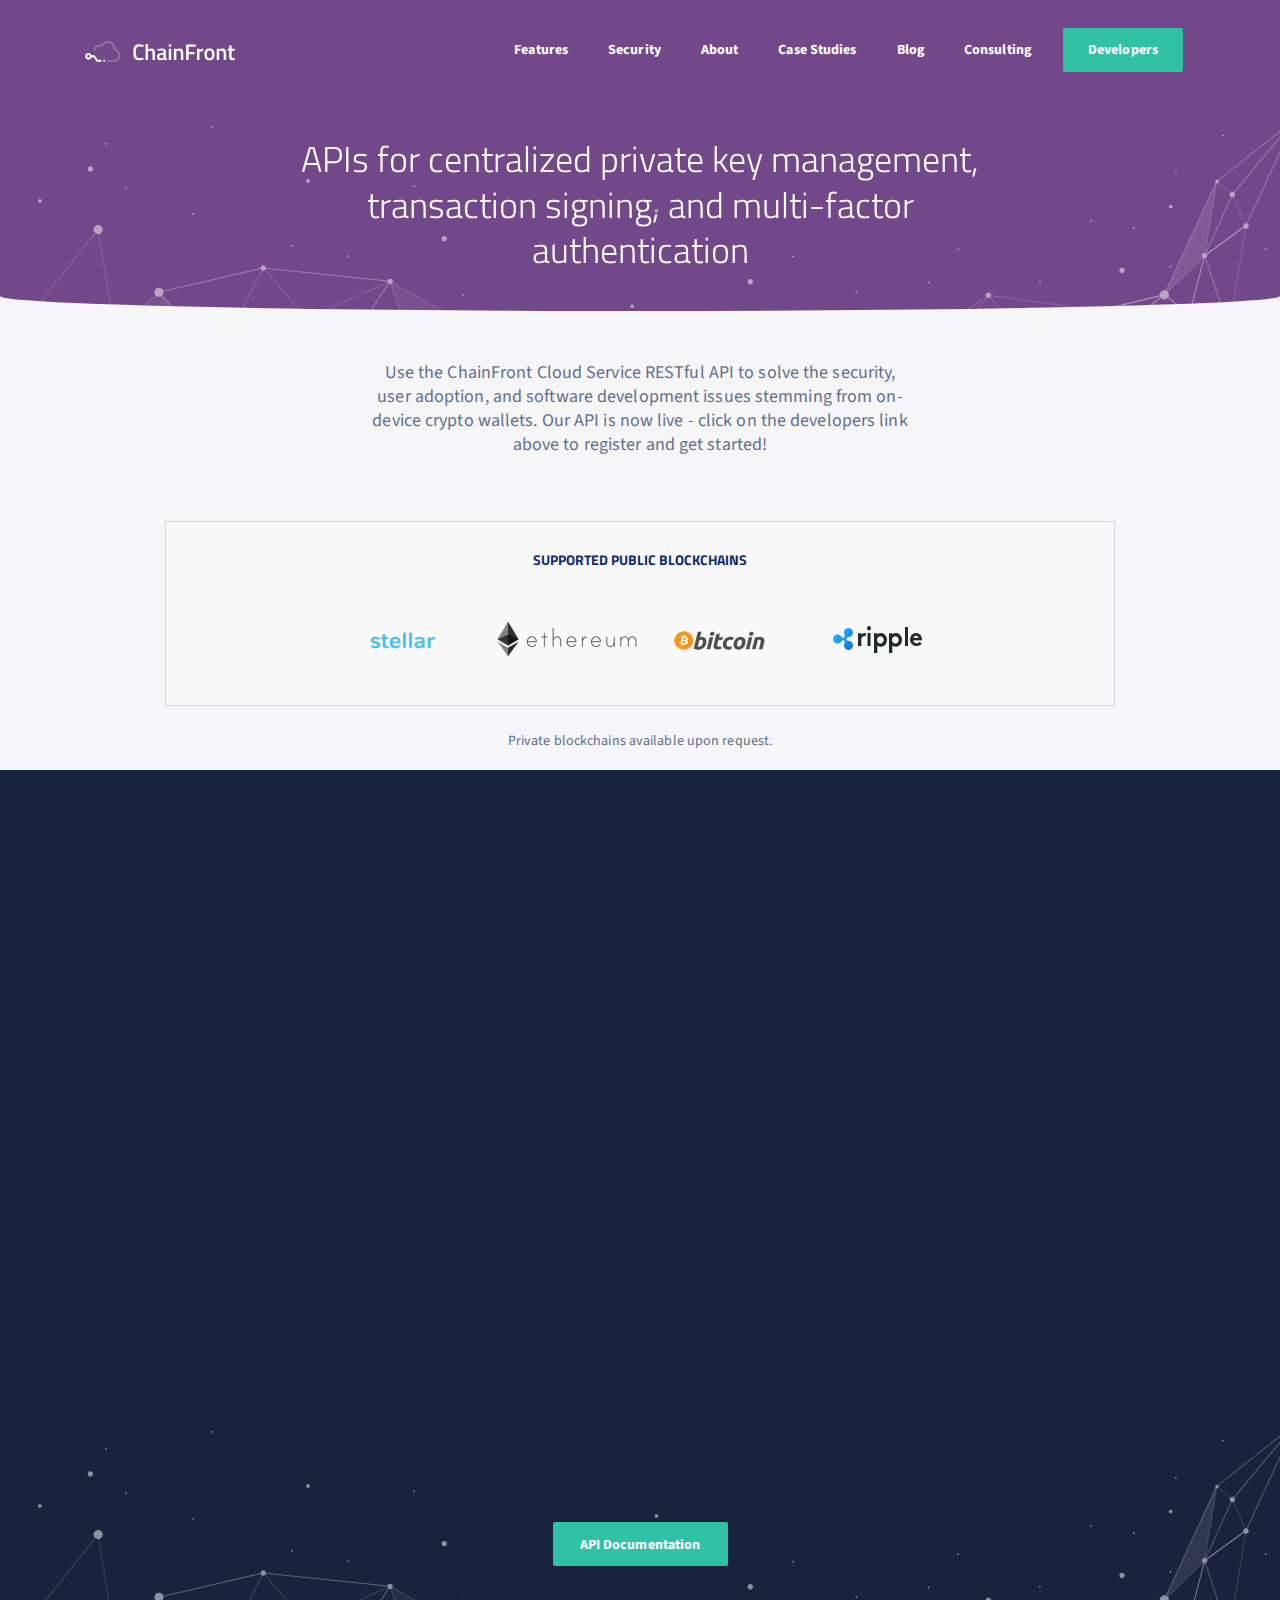
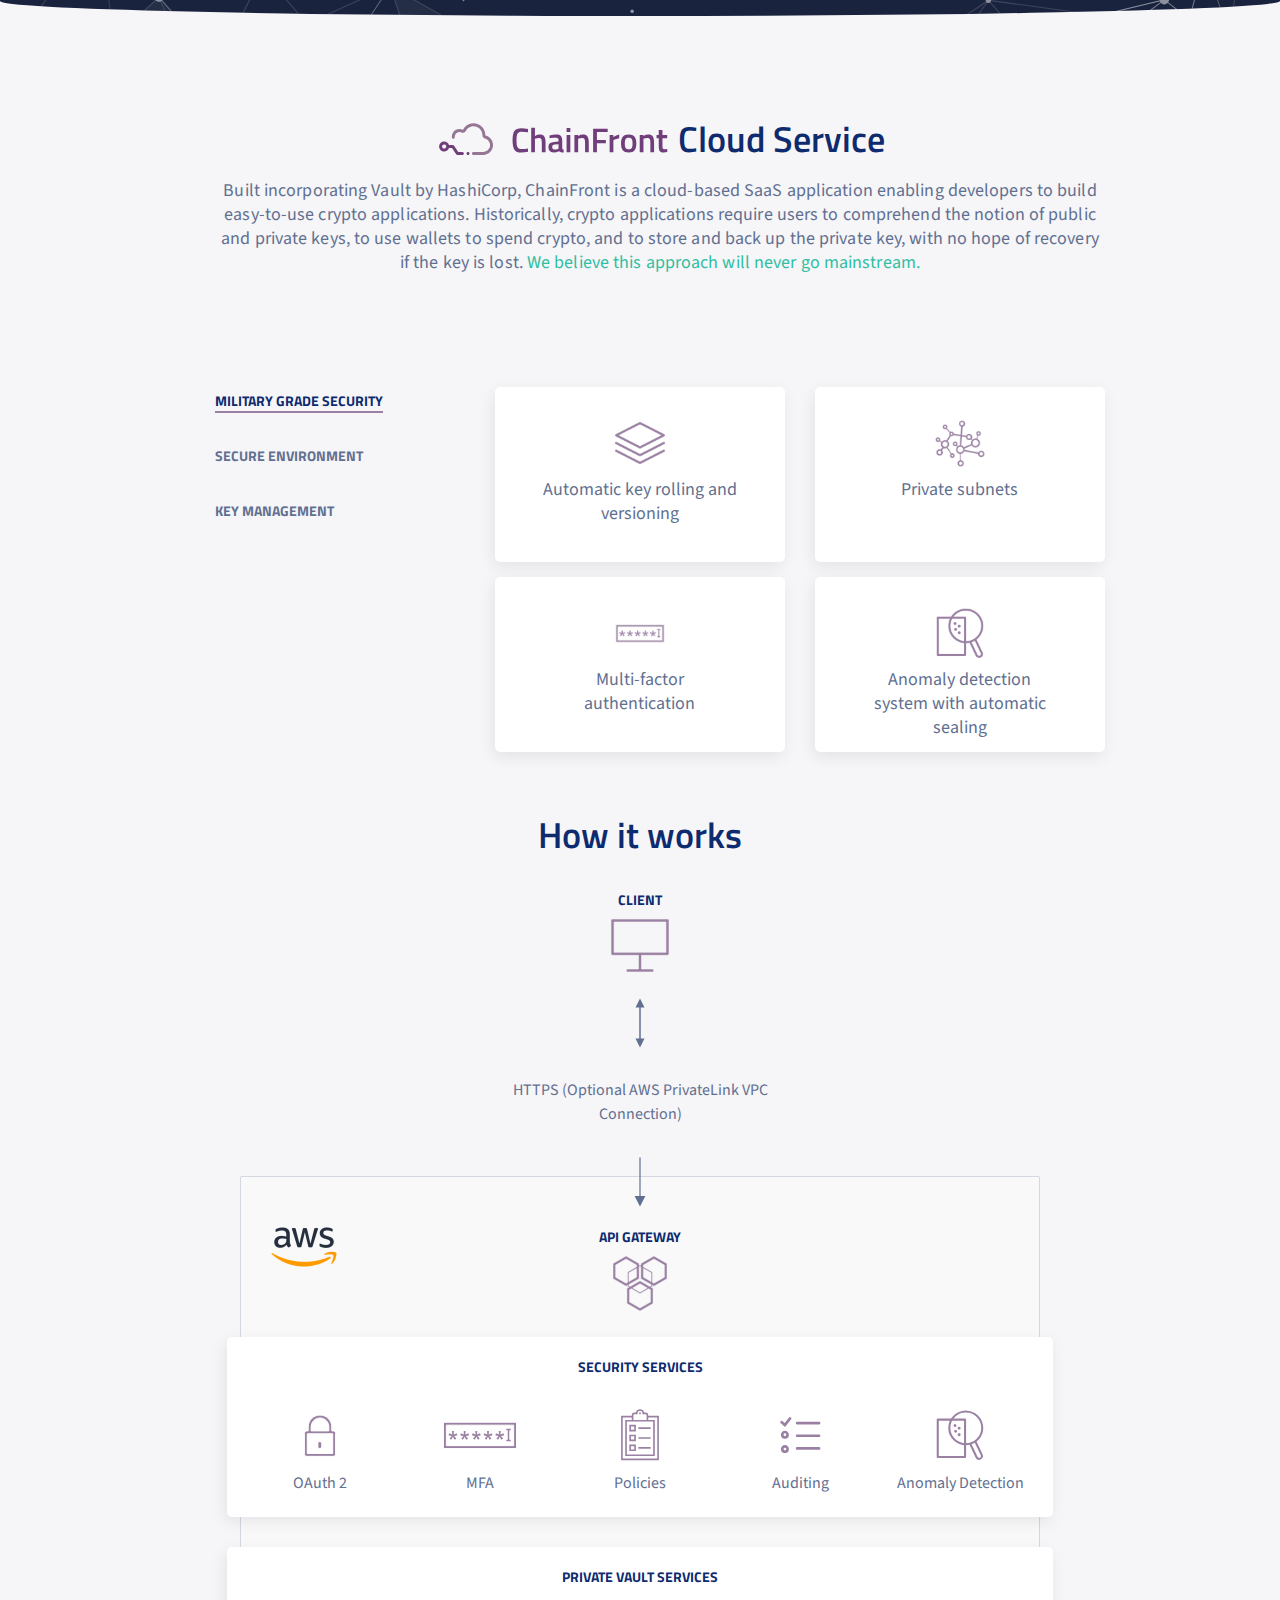
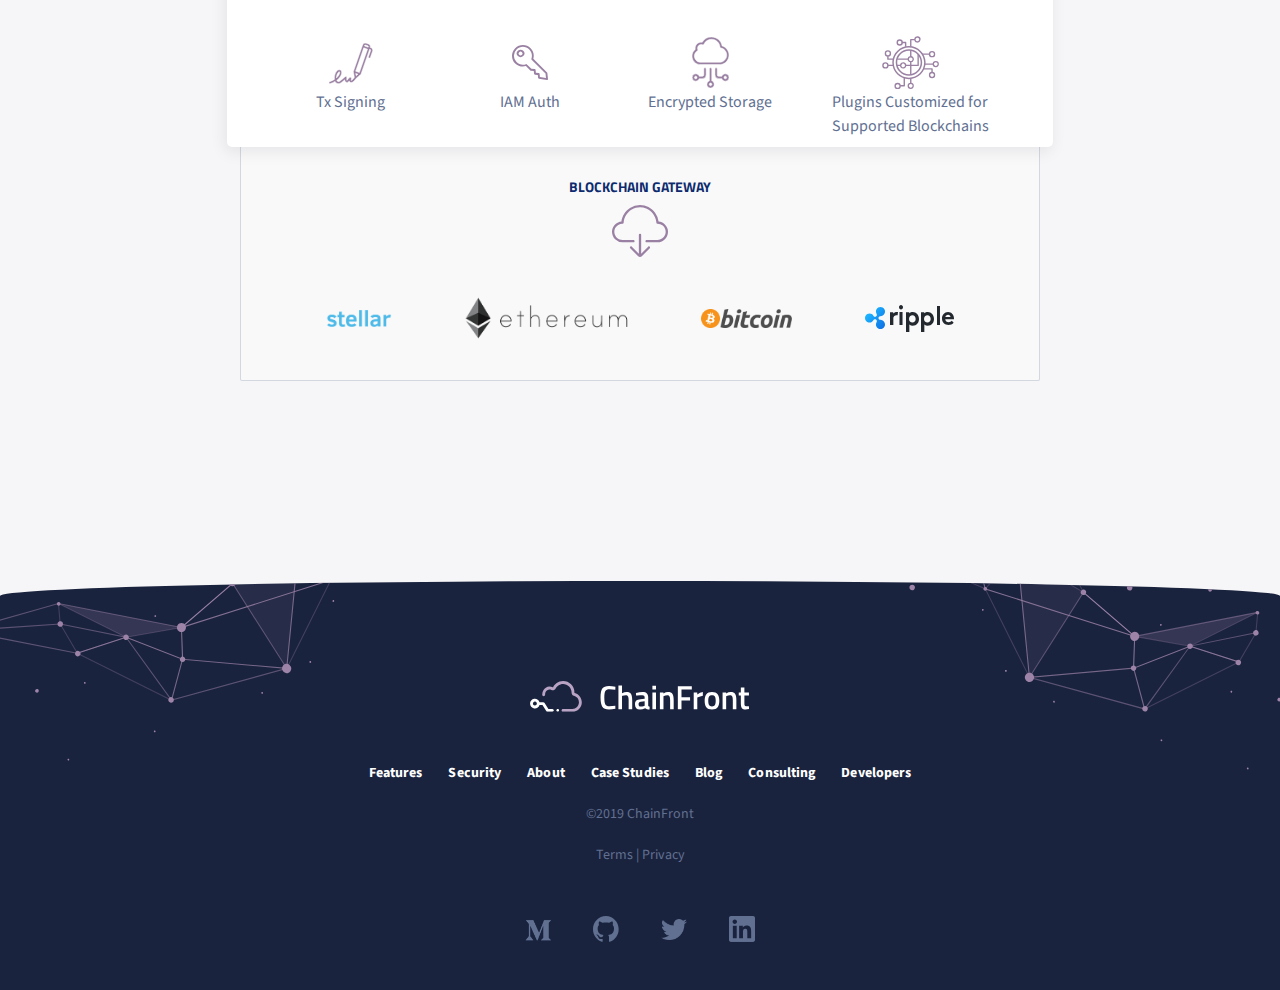
==== commit cc45fdd7: "Cleanup from original WP site" ====
--- a/index.html
+++ b/index.html
@@ -1,554 +1,703 @@
 <!DOCTYPE html>
-<!-- saved from url=(0022)https://chainfront.io/ -->
-<html lang="en"><head><meta http-equiv="Content-Type" content="text/html; charset=UTF-8">
-    
-    <meta http-equiv="X-UA-Compatible" content="IE=edge">
-    <meta name="viewport" content="width=device-width, initial-scale=1">
-    <!-- The above 3 meta tags *must* come first in the head; any other head content must come *after* these tags -->
-
-
-
-      <!-- HTML5 shim and Respond.js for IE8 support of HTML5 elements and media queries -->
-    <!--[if lt IE 9]>
-      <script src="https://oss.maxcdn.com/html5shiv/3.7.2/html5shiv.min.js"></script>
-      <script src="https://oss.maxcdn.com/respond/1.4.2/respond.min.js"></script>
-    <![endif]-->
-      <title>ChainFront.io – ChainFront.io:  APIs for centralized private key management, transaction signing, and multi-factor authentication</title>
-<link rel="dns-prefetch" href="https://s.w.org/">
-		<script async="" src="./index_files/analytics.js"></script><script type="text/javascript">
-			window._wpemojiSettings = {"baseUrl":"https:\/\/s.w.org\/images\/core\/emoji\/11.2.0\/72x72\/","ext":".png","svgUrl":"https:\/\/s.w.org\/images\/core\/emoji\/11.2.0\/svg\/","svgExt":".svg","source":{"concatemoji":"https:\/\/chainfront.io\/wp-includes\/js\/wp-emoji-release.min.js?ver=5.1.1"}};
-			!function(a,b,c){function d(a,b){var c=String.fromCharCode;l.clearRect(0,0,k.width,k.height),l.fillText(c.apply(this,a),0,0);var d=k.toDataURL();l.clearRect(0,0,k.width,k.height),l.fillText(c.apply(this,b),0,0);var e=k.toDataURL();return d===e}function e(a){var b;if(!l||!l.fillText)return!1;switch(l.textBaseline="top",l.font="600 32px Arial",a){case"flag":return!(b=d([55356,56826,55356,56819],[55356,56826,8203,55356,56819]))&&(b=d([55356,57332,56128,56423,56128,56418,56128,56421,56128,56430,56128,56423,56128,56447],[55356,57332,8203,56128,56423,8203,56128,56418,8203,56128,56421,8203,56128,56430,8203,56128,56423,8203,56128,56447]),!b);case"emoji":return b=d([55358,56760,9792,65039],[55358,56760,8203,9792,65039]),!b}return!1}function f(a){var c=b.createElement("script");c.src=a,c.defer=c.type="text/javascript",b.getElementsByTagName("head")[0].appendChild(c)}var g,h,i,j,k=b.createElement("canvas"),l=k.getContext&&k.getContext("2d");for(j=Array("flag","emoji"),c.supports={everything:!0,everythingExceptFlag:!0},i=0;i<j.length;i++)c.supports[j[i]]=e(j[i]),c.supports.everything=c.supports.everything&&c.supports[j[i]],"flag"!==j[i]&&(c.supports.everythingExceptFlag=c.supports.everythingExceptFlag&&c.supports[j[i]]);c.supports.everythingExceptFlag=c.supports.everythingExceptFlag&&!c.supports.flag,c.DOMReady=!1,c.readyCallback=function(){c.DOMReady=!0},c.supports.everything||(h=function(){c.readyCallback()},b.addEventListener?(b.addEventListener("DOMContentLoaded",h,!1),a.addEventListener("load",h,!1)):(a.attachEvent("onload",h),b.attachEvent("onreadystatechange",function(){"complete"===b.readyState&&c.readyCallback()})),g=c.source||{},g.concatemoji?f(g.concatemoji):g.wpemoji&&g.twemoji&&(f(g.twemoji),f(g.wpemoji)))}(window,document,window._wpemojiSettings);
-		</script><script src="./index_files/wp-emoji-release.min.js" type="text/javascript" defer=""></script>
-		<style type="text/css">
-img.wp-smiley,
-img.emoji {
-	display: inline !important;
-	border: none !important;
-	box-shadow: none !important;
-	height: 1em !important;
-	width: 1em !important;
-	margin: 0 .07em !important;
-	vertical-align: -0.1em !important;
-	background: none !important;
-	padding: 0 !important;
-}
-</style>
-	<link rel="stylesheet" id="wp-block-library-css" href="./index_files/style.min.css" type="text/css" media="all">
-<script type="text/javascript" src="./index_files/jquery.js"></script>
-<script type="text/javascript" src="./index_files/jquery-migrate.min.js"></script>
-<script type="text/javascript" src="./index_files/scrollTo.js"></script>
-<script type="text/javascript" src="./index_files/jquery.form.min.js"></script>
-<script type="text/javascript">
-/* <![CDATA[ */
-var mailchimpSF = {"ajax_url":"https:\/\/chainfront.io\/"};
-/* ]]> */
-</script>
-<script type="text/javascript" src="./index_files/mailchimp.js"></script>
-<link rel="https://api.w.org/" href="https://chainfront.io/wp-json/">
-<link rel="EditURI" type="application/rsd+xml" title="RSD" href="https://chainfront.io/xmlrpc.php?rsd">
-<link rel="wlwmanifest" type="application/wlwmanifest+xml" href="https://chainfront.io/wp-includes/wlwmanifest.xml"> 
-<link rel="canonical" href="https://chainfront.io/">
-<link rel="shortlink" href="https://chainfront.io/">
-<link rel="alternate" type="application/json+oembed" href="https://chainfront.io/wp-json/oembed/1.0/embed?url=https%3A%2F%2Fchainfront.io%2F">
-<link rel="alternate" type="text/xml+oembed" href="https://chainfront.io/wp-json/oembed/1.0/embed?url=https%3A%2F%2Fchainfront.io%2F&amp;format=xml">
-<link rel="icon" href="https://chainfront.io/wp-content/uploads/2018/10/cropped-256x256-32x32.png" sizes="32x32">
-<link rel="icon" href="https://chainfront.io/wp-content/uploads/2018/10/cropped-256x256-192x192.png" sizes="192x192">
-<link rel="apple-touch-icon-precomposed" href="https://chainfront.io/wp-content/uploads/2018/10/cropped-256x256-180x180.png">
-<meta name="msapplication-TileImage" content="https://chainfront.io/wp-content/uploads/2018/10/cropped-256x256-270x270.png">
-
-<!-- BEGIN ExactMetrics v5.3.8 Universal Analytics - https://exactmetrics.com/ -->
-<script>
-(function(i,s,o,g,r,a,m){i['GoogleAnalyticsObject']=r;i[r]=i[r]||function(){
-	(i[r].q=i[r].q||[]).push(arguments)},i[r].l=1*new Date();a=s.createElement(o),
-	m=s.getElementsByTagName(o)[0];a.async=1;a.src=g;m.parentNode.insertBefore(a,m)
-})(window,document,'script','https://www.google-analytics.com/analytics.js','ga');
-  ga('create', 'UA-128039066-1', 'auto');
-  ga('send', 'pageview');
-</script>
-<!-- END ExactMetrics Universal Analytics -->
-      <!-- Bootstrap core CSS -->
-      <link href="./index_files/bootstrap.min.css" rel="stylesheet">
-      <!-- Custom styles for this template -->
-      <link href="./index_files/style.css" rel="stylesheet">
-      <link rel="stylesheet" href="./index_files/aos.css">
-      <link href="https://chainfront.io/wp-content/themes/chainfront/img/favicon.ico?v=2" rel="shortcut icon">
-  </head>
-
-  <body data-aos-easing="ease" data-aos-duration="400" data-aos-delay="0">
-  <div id="mobile-menu" class="d-sm-none">
-      <ul id="menu-top-menu" class="menu"><li id="menu-item-17" class="nav-item menu-item menu-item-type-post_type menu-item-object-page menu-item-17"><a href="https://chainfront.io/features/">Features</a></li>
-<li id="menu-item-19" class="nav-item menu-item menu-item-type-post_type menu-item-object-page menu-item-19"><a href="https://chainfront.io/security/">Security</a></li>
-<li id="menu-item-20" class="nav-item menu-item menu-item-type-post_type menu-item-object-page menu-item-20"><a href="https://chainfront.io/about/">About</a></li>
-<li id="menu-item-149" class="nav-item menu-item menu-item-type-post_type menu-item-object-page menu-item-149"><a href="https://chainfront.io/case-studies/">Case Studies</a></li>
-<li id="menu-item-21" class="nav-item menu-item menu-item-type-post_type menu-item-object-page menu-item-21"><a href="https://chainfront.io/blog/">Blog</a></li>
-<li id="menu-item-210" class="nav-item menu-item menu-item-type-post_type menu-item-object-page menu-item-210"><a href="https://chainfront.io/consulting/">Consulting</a></li>
-<li id="menu-item-18" class="nav-item button-green menu-item menu-item-type-custom menu-item-object-custom menu-item-18"><a target="_blank" href="https://developers.chainfront.io/">Developers</a></li>
-</ul>  </div>
-  <div class="container-fluid header-home" id="header">
-      <nav class="navbar navbar-expand-sm navbar-dark mb-3">
-          <div class="container">
-              <a class="navbar-brand" href="https://chainfront.io/">
-                  <img src="./index_files/CF_Purple-transparent.svg" alt="ParticipateCrypto" class="light">
-                  <img src="./index_files/CF-Purple.svg" alt="ParticipateCrypto" class="dark">
-              </a>
-              <button class="navbar-toggler" type="button" onclick="toggleMobileMenu(this)">
-                  <div class="burger"><span></span><span></span><span></span><span></span></div>
-              </button>
-              <div class="collapse navbar-collapse" id="navbarNav">
-                  <ul id="menu-top-menu-1" class="navbar-nav ml-auto"><li class="nav-item menu-item menu-item-type-post_type menu-item-object-page menu-item-17"><a href="https://chainfront.io/features/">Features</a></li>
-<li class="nav-item menu-item menu-item-type-post_type menu-item-object-page menu-item-19"><a href="https://chainfront.io/security/">Security</a></li>
-<li class="nav-item menu-item menu-item-type-post_type menu-item-object-page menu-item-20"><a href="https://chainfront.io/about/">About</a></li>
-<li class="nav-item menu-item menu-item-type-post_type menu-item-object-page menu-item-149"><a href="https://chainfront.io/case-studies/">Case Studies</a></li>
-<li class="nav-item menu-item menu-item-type-post_type menu-item-object-page menu-item-21"><a href="https://chainfront.io/blog/">Blog</a></li>
-<li class="nav-item menu-item menu-item-type-post_type menu-item-object-page menu-item-210"><a href="https://chainfront.io/consulting/">Consulting</a></li>
-<li class="nav-item button-green menu-item menu-item-type-custom menu-item-object-custom menu-item-18"><a target="_blank" href="https://developers.chainfront.io/">Developers</a></li>
-</ul>              </div>
-          </div>
-      </nav>
-    <div class="stars"><div class="img-cont"><img src="./index_files/home-stars.svg" alt=""></div></div>
-    <div class="container title text-center aos-init aos-animate" data-aos="zoom-in">
-        
-        <h2 class="sub-title">APIs for centralized private key management, transaction signing, and multi-factor authentication</h2>    </div>
-</div>
-
-<main role="main" id="home">
-    <div class="container">
-        <div class="row justify-content-center mb-5">
-            <div class="col-12 col-md-6 text-center">
-                
-        <p class="title">Use the ChainFront Cloud Service RESTful API to solve the security, user adoption, and software development issues stemming from on-device crypto wallets. Our API is now live - click on the developers link above to register and get started!</p>
-            </div>
+<html lang="en">
+    <head>
+        <meta http-equiv="Content-Type" content="text/html; charset=UTF-8">
+
+        <meta http-equiv="X-UA-Compatible" content="IE=edge">
+        <meta name="viewport" content="width=device-width, initial-scale=1">
+        <!-- The above 3 meta tags *must* come first in the head; any other head content must come *after* these tags -->
+
+
+        <!-- HTML5 shim and Respond.js for IE8 support of HTML5 elements and media queries -->
+        <!--[if lt IE 9]>
+        <script src="https://oss.maxcdn.com/html5shiv/3.7.2/html5shiv.min.js"></script>
+        <script src="https://oss.maxcdn.com/respond/1.4.2/respond.min.js"></script>
+        <![endif]-->
+        <title>APIs for centralized private key management, transaction signing, and multi-factor authentication</title>
+        <link rel="dns-prefetch" href="https://s.w.org/">
+        <script async="" src="./index_files/analytics.js"></script>
+        <script type="text/javascript">
+          window._wpemojiSettings = {
+            'baseUrl': 'https:\/\/s.w.org\/images\/core\/emoji\/11.2.0\/72x72\/',
+            'ext':     '.png',
+            'svgUrl':  'https:\/\/s.w.org\/images\/core\/emoji\/11.2.0\/svg\/',
+            'svgExt':  '.svg',
+            'source':  { 'concatemoji': 'https:\/\/chainfront.github.io\/index_files\/wp-emoji-release.min.js?ver=5.1.1' },
+          };
+          !function (a, b, c) {
+            function d(a, b) {
+              var c = String.fromCharCode;
+              l.clearRect(0, 0, k.width, k.height), l.fillText(c.apply(this, a), 0, 0);
+              var d = k.toDataURL();
+              l.clearRect(0, 0, k.width, k.height), l.fillText(c.apply(this, b), 0, 0);
+              var e = k.toDataURL();
+              return d === e;
+            }
+
+            function e(a) {
+              var b;
+              if (!l || !l.fillText) {
+                return !1;
+              }
+              switch (l.textBaseline = 'top', l.font = '600 32px Arial', a) {
+                case'flag':
+                  return !(b = d([55356, 56826, 55356, 56819], [55356, 56826, 8203, 55356, 56819])) && (b = d(
+                      [
+                        55356,
+                        57332,
+                        56128,
+                        56423,
+                        56128,
+                        56418,
+                        56128,
+                        56421,
+                        56128,
+                        56430,
+                        56128,
+                        56423,
+                        56128,
+                        56447,
+                      ], [
+                        55356,
+                        57332,
+                        8203,
+                        56128,
+                        56423,
+                        8203,
+                        56128,
+                        56418,
+                        8203,
+                        56128,
+                        56421,
+                        8203,
+                        56128,
+                        56430,
+                        8203,
+                        56128,
+                        56423,
+                        8203,
+                        56128,
+                        56447,
+                      ]), !b);
+                case'emoji':
+                  return b = d([55358, 56760, 9792, 65039], [55358, 56760, 8203, 9792, 65039]), !b;
+              }
+              return !1;
+            }
+
+            function f(a) {
+              var c = b.createElement('script');
+              c.src = a, c.defer = c.type = 'text/javascript', b.getElementsByTagName('head')[0].appendChild(c);
+            }
+
+            var g, h, i, j, k = b.createElement('canvas'), l = k.getContext && k.getContext('2d');
+            for (
+                j = Array('flag', 'emoji'), c.supports = { everything: !0, everythingExceptFlag: !0 }, i = 0;
+                i < j.length;
+                i++
+            ) {
+              c.supports[j[i]] = e(j[i]), c.supports.everything = c.supports.everything && c.supports[j[i]], 'flag' !==
+                                                                                                             j[i] &&
+                                                                                                             (c.supports.everythingExceptFlag = c.supports.everythingExceptFlag &&
+                                                                                                             c.supports[j[i]]);
+            }
+            c.supports.everythingExceptFlag = c.supports.everythingExceptFlag &&
+                                              !c.supports.flag, c.DOMReady = !1, c.readyCallback = function () {c.DOMReady = !0;}, c.supports.everything ||
+                                                                                                                                  (h = function () {c.readyCallback();}, b.addEventListener
+                                                                                                                                                                        ? (b.addEventListener(
+                                                                                                                                          'DOMContentLoaded',
+                                                                                                                                          h,
+                                                                                                                                          !1,
+                                                                                                                                      ), a.addEventListener(
+                                                                                                                                          'load',
+                                                                                                                                          h,
+                                                                                                                                          !1,
+                                                                                                                                      ))
+                                                                                                                                                                        : (a.attachEvent(
+                                                                                                                                          'onload',
+                                                                                                                                          h,
+                                                                                                                                      ), b.attachEvent(
+                                                                                                                                          'onreadystatechange',
+                                                                                                                                          function () {
+                                                                                                                                            'complete' ===
+                                                                                                                                            b.readyState &&
+                                                                                                                                            c.readyCallback();
+                                                                                                                                          },
+                                                                                                                                      )), g = c.source ||
+                                                                                                                                  {}, g.concatemoji
+                                                                                                                                      ? f(g.concatemoji)
+                                                                                                                                      : g.wpemoji &&
+                                                                                                                                        g.twemoji &&
+                                                                                                                                        (f(g.twemoji), f(
+                                                                                                                                            g.wpemoji)));
+          }(window, document, window._wpemojiSettings);
+        </script>
+        <script src="./index_files/wp-emoji-release.min.js" type="text/javascript" defer=""></script>
+        <style type="text/css">
+            img.wp-smiley,
+            img.emoji {
+                display: inline !important;
+                border: none !important;
+                box-shadow: none !important;
+                height: 1em !important;
+                width: 1em !important;
+                margin: 0 .07em !important;
+                vertical-align: -0.1em !important;
+                background: none !important;
+                padding: 0 !important;
+            }
+        </style>
+        <link rel="stylesheet" id="wp-block-library-css" href="./index_files/style.min.css" type="text/css" media="all">
+        <script type="text/javascript" src="./index_files/jquery.js"></script>
+        <script type="text/javascript" src="./index_files/jquery-migrate.min.js"></script>
+        <script type="text/javascript" src="./index_files/scrollTo.js"></script>
+        <script type="text/javascript" src="./index_files/jquery.form.min.js"></script>
+        <link rel="canonical" href="https://chainfront.github.io/">
+        <link rel="shortlink" href="https://chainfront.github.io/">
+
+        <!-- BEGIN ExactMetrics v5.3.8 Universal Analytics - https://exactmetrics.com/ -->
+        <script>
+          (function (i, s, o, g, r, a, m) {
+            i['GoogleAnalyticsObject'] = r;
+            i[r] = i[r] || function () {
+              (i[r].q = i[r].q || []).push(arguments);
+            }, i[r].l = 1 * new Date();
+            a = s.createElement(o),
+                m = s.getElementsByTagName(o)[0];
+            a.async = 1;
+            a.src = g;
+            m.parentNode.insertBefore(a, m);
+          })(window, document, 'script', 'https://www.google-analytics.com/analytics.js', 'ga');
+          ga('create', 'UA-128039066-1', 'auto');
+          ga('send', 'pageview');
+        </script>
+        <!-- END ExactMetrics Universal Analytics -->
+        <!-- Bootstrap core CSS -->
+        <link href="./index_files/bootstrap.min.css" rel="stylesheet">
+        <!-- Custom styles for this template -->
+        <link href="./index_files/style.css" rel="stylesheet">
+        <link rel="stylesheet" href="./index_files/aos.css">
+        <link href="./favicon.ico" rel="shortcut icon">
+    </head>
+
+    <body data-aos-easing="ease" data-aos-duration="400" data-aos-delay="0">
+        <div id="mobile-menu" class="d-sm-none">
+            <ul id="menu-top-menu" class="menu">
+                <li id="menu-item-17"
+                    class="nav-item menu-item menu-item-type-post_type menu-item-object-page menu-item-17"><a
+                    href="https://chainfront.github.io/features/">Features</a></li>
+                <li id="menu-item-19"
+                    class="nav-item menu-item menu-item-type-post_type menu-item-object-page menu-item-19"><a
+                    href="https://chainfront.github.io/security/">Security</a></li>
+                <li id="menu-item-20"
+                    class="nav-item menu-item menu-item-type-post_type menu-item-object-page menu-item-20"><a
+                    href="https://chainfront.github.io/about/">About</a></li>
+                <li id="menu-item-149"
+                    class="nav-item menu-item menu-item-type-post_type menu-item-object-page menu-item-149"><a
+                    href="https://chainfront.github.io/case-studies/">Case Studies</a></li>
+                <li id="menu-item-21"
+                    class="nav-item menu-item menu-item-type-post_type menu-item-object-page menu-item-21"><a
+                    href="https://chainfront.github.io/blog/">Blog</a></li>
+                <li id="menu-item-210"
+                    class="nav-item menu-item menu-item-type-post_type menu-item-object-page menu-item-210"><a
+                    href="https://chainfront.github.io/consulting/">Consulting</a></li>
+                <li id="menu-item-18"
+                    class="nav-item button-green menu-item menu-item-type-custom menu-item-object-custom menu-item-18">
+                    <a target="_blank" href="https://developers.chainfront.github.io/">Developers</a></li>
+            </ul>
         </div>
-        <div class="row justify-content-center ">
-            <div class="col-12 col-lg-10 block">
-                <div class="row mt-4">
-                    <div class="col-12 text-center">
-                        <span>Supported Public Blockchains</span>
-                    </div>
-                </div>
-                <div class="row justify-content-center pb-5 pt-5 align-items-center">
-                    <div class="col-10 col-sm-6 col-lg-3 col-xl-2 text-center blockchain"><img src="./index_files/1280-px-stellar-payment-network-logo-svg.png" alt="Stellar"></div>
-                    <div class="col-10 col-sm-6 col-lg-3 col-xl-2 text-center blockchain"><img src="./index_files/ethereum-logo-landscape-black-small.png" alt="Ethereum"></div>
-                    <div class="col-10 col-sm-6 col-lg-3 col-xl-2 text-center blockchain"><img src="./index_files/2000-px-bitcoin-logo-svg.png" alt="Bitcoin"></div>
-                    <div class="col-10 col-sm-6 col-lg-3 col-xl-2 text-center blockchain"><img src="./index_files/ripple-logo.png" alt="Ripple"></div>
-                </div>
+        <div class="container-fluid header-home" id="header">
+            <nav class="navbar navbar-expand-sm navbar-dark mb-3">
+                <div class="container">
+                    <a class="navbar-brand" href="https://chainfront.github.io/">
+                        <img src="./index_files/CF_Purple-transparent.svg" alt="ParticipateCrypto" class="light">
+                        <img src="./index_files/CF-Purple.svg" alt="ParticipateCrypto" class="dark">
+                    </a>
+                    <button class="navbar-toggler" type="button" onclick="toggleMobileMenu(this)">
+                        <div class="burger"><span></span><span></span><span></span><span></span></div>
+                    </button>
+                    <div class="collapse navbar-collapse" id="navbarNav">
+                        <ul id="menu-top-menu-1" class="navbar-nav ml-auto">
+                            <li class="nav-item menu-item menu-item-type-post_type menu-item-object-page menu-item-17">
+                                <a href="https://chainfront.github.io/features/">Features</a></li>
+                            <li class="nav-item menu-item menu-item-type-post_type menu-item-object-page menu-item-19">
+                                <a href="https://chainfront.github.io/security/">Security</a></li>
+                            <li class="nav-item menu-item menu-item-type-post_type menu-item-object-page menu-item-20">
+                                <a href="https://chainfront.github.io/about/">About</a></li>
+                            <li class="nav-item menu-item menu-item-type-post_type menu-item-object-page menu-item-149">
+                                <a href="https://chainfront.github.io/case-studies/">Case Studies</a></li>
+                            <li class="nav-item menu-item menu-item-type-post_type menu-item-object-page menu-item-21">
+                                <a href="https://chainfront.github.io/blog/">Blog</a></li>
+                            <li class="nav-item menu-item menu-item-type-post_type menu-item-object-page menu-item-210">
+                                <a href="https://chainfront.github.io/consulting/">Consulting</a></li>
+                            <li class="nav-item button-green menu-item menu-item-type-custom menu-item-object-custom menu-item-18">
+                                <a target="_blank" href="https://developers.chainfront.github.io/">Developers</a></li>
+                        </ul>
+                    </div>
+                </div>
+            </nav>
+            <div class="stars">
+                <div class="img-cont"><img src="./index_files/home-stars.svg" alt=""></div>
+            </div>
+            <div class="container title text-center aos-init aos-animate" data-aos="zoom-in">
+
+                <h2 class="sub-title">APIs for centralized private key management, transaction signing, and multi-factor authentication</h2>
             </div>
         </div>
-        <div class="row justify-content-center">
-            <div class="col-12 col-sm-6 text-center mt-4">
-                <p class="private">Private blockchains available upon request.</p>
-            </div>
-        </div>
-    </div>
-    <div class="container">
-        <div class="box-container dark-box row justify-content-center">
-            <div class="col-12 col-md-6 box">
-                
-<div id="mc_signup">
-	<form method="post" action="https://chainfront.io/#mc_signup" id="mc_signup_form">
-		<input type="hidden" id="mc_submit_type" name="mc_submit_type" value="js">
-		<input type="hidden" name="mcsf_action" value="mc_submit_signup_form">
-		<input type="hidden" id="_mc_submit_signup_form_nonce" name="_mc_submit_signup_form_nonce" value="a955d4d549">		
-		
-	<div class="mc_form_inside">
-		
-		<div class="updated" id="mc_message">
-					</div><!-- /mc_message -->
-
-		
-<div class="mc_merge_var">
-		<label for="mc_mv_EMAIL" class="mc_var_label mc_header mc_header_email">Email Address</label>
-	<input type="text" size="18" placeholder="Email address" name="mc_mv_EMAIL" id="mc_mv_EMAIL" class="mc_input">
-</div><!-- /mc_merge_var --><div style="display:none;"></div><div style="display:none;"></div>
-		<div class="mc_signup_submit">
-			<input type="submit" name="mc_signup_submit" id="mc_signup_submit" value="Join Mailing List" class="button" style="display: none;">
-		<a class="button-green">Join Mailing List</a></div><!-- /mc_signup_submit -->
-	
-	
-				
-	</div><!-- /mc_form_inside -->
-	</form><!-- /mc_signup_form -->
-</div><!-- /mc_signup_container -->
-	            </div>
-        </div>
-    </div>
-    <div class="container-fluid dark-section">
-        <div class="stars"><div class="img-cont"><img src="./index_files/home-stars.svg" alt=""></div></div>
-
-        <div class="container">
-            <div class="row justify-content-center mb-auto">
-                <div class="col-12 col-md-6 col-lg-5 aos-init" data-aos="fade-right">
-                    <div class="row">
-                        <div class="col-12 icon mb-4"><img src="./index_files/group-51.png" alt="User Benefits"></div>
-                        <div class="row">
-                            <div class="col-12 mb-2">
-                                <h4 class="column-title">User Benefits</h4>
-                            </div>
-
-                            <div class="col-12">
+
+        <main role="main" id="home">
+            <div class="container">
+                <div class="row justify-content-center mb-5">
+                    <div class="col-12 col-md-6 text-center">
+
+                        <p class="title">Use the ChainFront Cloud Service RESTful API to solve the security, user adoption, and software development issues stemming from on-device crypto wallets. Our API is now live - click on the developers link above to register and get started!</p>
+                    </div>
+                </div>
+                <div class="row justify-content-center ">
+                    <div class="col-12 col-lg-10 block">
+                        <div class="row mt-4">
+                            <div class="col-12 text-center">
+                                <span>Supported Public Blockchains</span>
+                            </div>
+                        </div>
+                        <div class="row justify-content-center pb-5 pt-5 align-items-center">
+                            <div class="col-10 col-sm-6 col-lg-3 col-xl-2 text-center blockchain"><img
+                                src="./index_files/1280-px-stellar-payment-network-logo-svg.png" alt="Stellar"></div>
+                            <div class="col-10 col-sm-6 col-lg-3 col-xl-2 text-center blockchain"><img
+                                src="./index_files/ethereum-logo-landscape-black-small.png" alt="Ethereum"></div>
+                            <div class="col-10 col-sm-6 col-lg-3 col-xl-2 text-center blockchain"><img
+                                src="./index_files/2000-px-bitcoin-logo-svg.png" alt="Bitcoin"></div>
+                            <div class="col-10 col-sm-6 col-lg-3 col-xl-2 text-center blockchain"><img
+                                src="./index_files/ripple-logo.png" alt="Ripple"></div>
+                        </div>
+                    </div>
+                </div>
+                <div class="row justify-content-center">
+                    <div class="col-12 col-sm-6 text-center mt-4">
+                        <p class="private">Private blockchains available upon request.</p>
+                    </div>
+                </div>
+            </div>
+            <div class="container-fluid dark-section">
+                <div class="stars">
+                    <div class="img-cont"><img src="./index_files/home-stars.svg" alt=""></div>
+                </div>
+
+                <div class="container">
+                    <div class="row justify-content-center mb-auto">
+                        <div class="col-12 col-md-6 col-lg-5 aos-init" data-aos="fade-right">
+                            <div class="row">
+                                <div class="col-12 icon mb-4"><img src="./index_files/group-51.png" alt="User Benefits">
+                                </div>
                                 <div class="row">
-                                                <div class="col-12 mt-2 mb-mt-1 point"><p class="text-light mb-2">Crypto layer invisible to end users</p></div>            <div class="col-12 mt-2 mb-mt-1 point"><p class="text-light mb-2">No more risk of “lose keys, lose value”</p></div>            <div class="col-12 mt-2 mb-mt-1 point"><p class="text-light mb-2">User only needs to multi factor authenticate – no additional “crypto” user friction</p></div>            <div class="col-12 mt-2 mb-mt-1 point"><p class="text-light mb-2">Private key signing and management invisible to end users</p></div>            <div class="col-12 mt-2 mb-mt-1 point"><p class="text-light mb-2">Prevent spear phishing attacks; no need to worry on wallet security</p></div>                                </div>
-
-                            </div>
-                        </div>
-                    </div>
-                </div>
-                <div class="col-12 col-md-6 col-lg-5 mt-5 mt-md-0 aos-init" data-aos="fade-left">
-                    <div class="row">
-                        <div class="col-12 icon  mb-4"><img src="./index_files/group-61.png" alt="Developer Benefits"></div>
-                        <div class="row">
-                            <div class="col-12  mb-2">
-                                <h4 class="column-title">Developer Benefits</h4>
-                            </div>
-
-                            <div class="col-12">
+                                    <div class="col-12 mb-2">
+                                        <h4 class="column-title">User Benefits</h4>
+                                    </div>
+
+                                    <div class="col-12">
+                                        <div class="row">
+                                            <div class="col-12 mt-2 mb-mt-1 point"><p
+                                                class="text-light mb-2">Crypto layer invisible to end users</p></div>
+                                            <div class="col-12 mt-2 mb-mt-1 point"><p
+                                                class="text-light mb-2">No more risk of “lose keys, lose value”</p>
+                                            </div>
+                                            <div class="col-12 mt-2 mb-mt-1 point"><p
+                                                class="text-light mb-2">User only needs to multi factor authenticate – no additional “crypto” user friction</p>
+                                            </div>
+                                            <div class="col-12 mt-2 mb-mt-1 point"><p
+                                                class="text-light mb-2">Private key signing and management invisible to end users</p>
+                                            </div>
+                                            <div class="col-12 mt-2 mb-mt-1 point"><p
+                                                class="text-light mb-2">Prevent spear phishing attacks; no need to worry on wallet security</p>
+                                            </div>
+                                        </div>
+
+                                    </div>
+                                </div>
+                            </div>
+                        </div>
+                        <div class="col-12 col-md-6 col-lg-5 mt-5 mt-md-0 aos-init" data-aos="fade-left">
+                            <div class="row">
+                                <div class="col-12 icon  mb-4"><img src="./index_files/group-61.png"
+                                                                    alt="Developer Benefits"></div>
                                 <div class="row">
-                                                <div class="col-12 mt-2 mb-mt-1 point"><p class="text-light mb-2">Develop complex applications using ChainFront’s APIs to enable sophisticated and automated blockchain transaction signing paths</p></div>            <div class="col-12 mt-2 mb-mt-1 point"><p class="text-light mb-2">Robust RESTful API and SDKs for easy integration</p></div>            <div class="col-12 mt-2 mb-mt-1 point"><p class="text-light mb-2">Easily choose an MFA path for user base: Authy push approvals, TOTP codes, or own app</p></div>            <div class="col-12 mt-2 mb-mt-1 point"><p class="text-light mb-2">Private keys never leave secure barrier; transactions signed within secure area</p></div>            <div class="col-12 mt-2 mb-mt-1 point"><p class="text-light mb-2">Eliminate need to ensure security of all users’ wallets ; prevent spear phishing attacks</p></div>            <div class="col-12 mt-2 mb-mt-1 point"><p class="text-light mb-2">Optionally available via AWS PrivateLink for solutions requiring isolation from the public internet</p></div>            <div class="col-12 mt-2 mb-mt-1 point"><p class="text-light mb-2">Military grade encryption and security</p></div>                                </div>
-                            </div>
-                        </div>
-                    </div>
-                </div>
-            </div>
-            <div class="row justify-content-center">
-                <div class="col-12 text-center">
-                    <a target="_blank" href="https://developers.chainfront.io/" class="btn">API Documentation</a>
-                </div>
-            </div>
-        </div>
-    </div>
-
-    <div class="container title text-center mt-5 pb-5 pt-5 text-block">
-        <img style="height: 56px;display: inline-block;margin-bottom: .5rem;" src="./index_files/cf-logo.svg" alt="ChainFront">
-        <h2 style="height: 56px; display: inline-block;position: relative; top: 4px;"> Cloud Service</h2>
-                    <p class="sub-title text-semilight">Built incorporating Vault by HashiCorp, ChainFront is a cloud-based SaaS application enabling developers to build easy-to-use crypto applications. Historically, crypto applications require users to comprehend the notion of public and private keys, to use wallets to spend crypto, and to store and back up the private key, with no hope of recovery if the key is lost.  <a href="https://chainfront.io/lets-stop-kidding-ourselves%e2%80%8a-%e2%80%8alittle-old-lady-in-peoria-is-never-knowingly-going-to-use-a-64-character-hexadecimal-key/" style="color: #30bfa4;">We believe this approach will never go mainstream.</a></p>
-    </div>
-
-    <div class="container mt-5 d-block d-md-none mobile-info-block">
-        <div class="row">
-            <div class="col-12">
-                <p class="text-normal text-center info-title">Military grade security</p>
-                <div class="row info-blocks d-block">
-                    
-        <div class="col-12 col-sm-6">
-            <div class="info-block">
-                <img src="./index_files/key-roll@3x.png" alt="Automatic key rolling and versioning">
-                <span>Automatic key rolling and versioning</span>
-            </div>
-        </div>
-        <div class="col-12 col-sm-6">
-            <div class="info-block">
-                <img src="./index_files/subnets@2x.png" alt="Private subnets">
-                <span>Private subnets</span>
-            </div>
-        </div>
-        <div class="col-12 col-sm-6">
-            <div class="info-block">
-                <img src="./index_files/mfa@3x.png" alt="Multi-factor authentication">
-                <span>Multi-factor authentication</span>
-            </div>
-        </div>
-        <div class="col-12 col-sm-6">
-            <div class="info-block">
-                <img src="./index_files/anomoly@3x.png" alt="Anomaly detection system with automatic sealing">
-                <span>Anomaly detection system with automatic sealing</span>
-            </div>
-        </div>                </div>
-            </div>
-            <div class="col-12">
-                <p class="text-normal text-center info-title">Secure environment</p>
-                <div class="row info-blocks d-block">
-                    
-        <div class="col-12 col-sm-6">
-            <div class="info-block">
-                <img src="./index_files/secure@3x.png" alt="Leverages Hardware Security Modules tech">
-                <span>Leverages Hardware Security Modules tech</span>
-            </div>
-        </div>
-        <div class="col-12 col-sm-6">
-            <div class="info-block">
-                <img src="./index_files/radio@3x.png" alt="Only signed transactions are transmitted">
-                <span>Only signed transactions are transmitted</span>
-            </div>
-        </div>
-        <div class="col-12 col-sm-6">
-            <div class="info-block">
-                <img src="./index_files/keys@3x.png" alt="Transactions signed within application">
-                <span>Transactions signed within application</span>
-            </div>
-        </div>
-        <div class="col-12 col-sm-6">
-            <div class="info-block">
-                <img src="./index_files/safe@3x.png" alt="Keys never leave the secure environment">
-                <span>Keys never leave the secure environment</span>
-            </div>
-        </div>                </div>
-            </div>
-            <div class="col-12">
-                <p class="text-normal text-center info-title">Key management</p>
-                <div class="row info-blocks d-block">
-                    
-        <div class="col-12 col-sm-6">
-            <div class="info-block">
-                <img src="./index_files/safe@2x.png" alt="Keys available even if blockchain goes down">
-                <span>Keys available even if blockchain goes down</span>
-            </div>
-        </div>
-        <div class="col-12 col-sm-6">
-            <div class="info-block">
-                <img src="./index_files/keys@2x.png" alt="Private keys securely stored across multiple geographic regions">
-                <span>Private keys securely stored across multiple geographic regions</span>
-            </div>
-        </div>
-        <div class="col-12 col-sm-6">
-            <div class="info-block">
-                <img src="./index_files/folder@3x.png" alt="Key safety not reliant on users">
-                <span>Key safety not reliant on users</span>
-            </div>
-        </div>                </div>
-            </div>
-        </div>
-    </div>
-    <div class="container mt-5 d-none d-md-block info-cont">
-        <div class="row">
-            <div class="col-4">
-                <ul id="blocks-switch">
-                    <li data-for="military" class="selected"><span>Military grade security</span></li>
-                    <li data-for="secure"><span>Secure environment</span></li>
-                    <li data-for="key"><span>Key management</span></li>
-                </ul></div>
-            <div class="col-8" id="blocks-cont">
-                <div class="row info-blocks" id="military">
-                    
-        <div class="col-12 col-sm-6">
-            <div class="info-block">
-                <img src="./index_files/key-roll@3x.png" alt="Automatic key rolling and versioning">
-                <span>Automatic key rolling and versioning</span>
-            </div>
-        </div>
-        <div class="col-12 col-sm-6">
-            <div class="info-block">
-                <img src="./index_files/subnets@2x.png" alt="Private subnets">
-                <span>Private subnets</span>
-            </div>
-        </div>
-        <div class="col-12 col-sm-6">
-            <div class="info-block">
-                <img src="./index_files/mfa@3x.png" alt="Multi-factor authentication">
-                <span>Multi-factor authentication</span>
-            </div>
-        </div>
-        <div class="col-12 col-sm-6">
-            <div class="info-block">
-                <img src="./index_files/anomoly@3x.png" alt="Anomaly detection system with automatic sealing">
-                <span>Anomaly detection system with automatic sealing</span>
-            </div>
-        </div>                </div>
-                <div class="row info-blocks d-none" id="secure">
-                    
-        <div class="col-12 col-sm-6">
-            <div class="info-block">
-                <img src="./index_files/secure@3x.png" alt="Leverages Hardware Security Modules tech">
-                <span>Leverages Hardware Security Modules tech</span>
-            </div>
-        </div>
-        <div class="col-12 col-sm-6">
-            <div class="info-block">
-                <img src="./index_files/radio@3x.png" alt="Only signed transactions are transmitted">
-                <span>Only signed transactions are transmitted</span>
-            </div>
-        </div>
-        <div class="col-12 col-sm-6">
-            <div class="info-block">
-                <img src="./index_files/keys@3x.png" alt="Transactions signed within application">
-                <span>Transactions signed within application</span>
-            </div>
-        </div>
-        <div class="col-12 col-sm-6">
-            <div class="info-block">
-                <img src="./index_files/safe@3x.png" alt="Keys never leave the secure environment">
-                <span>Keys never leave the secure environment</span>
-            </div>
-        </div>                </div>
-                <div class="row info-blocks d-none" id="key">
-                    
-        <div class="col-12 col-sm-6">
-            <div class="info-block">
-                <img src="./index_files/safe@2x.png" alt="Keys available even if blockchain goes down">
-                <span>Keys available even if blockchain goes down</span>
-            </div>
-        </div>
-        <div class="col-12 col-sm-6">
-            <div class="info-block">
-                <img src="./index_files/keys@2x.png" alt="Private keys securely stored across multiple geographic regions">
-                <span>Private keys securely stored across multiple geographic regions</span>
-            </div>
-        </div>
-        <div class="col-12 col-sm-6">
-            <div class="info-block">
-                <img src="./index_files/folder@3x.png" alt="Key safety not reliant on users">
-                <span>Key safety not reliant on users</span>
-            </div>
-        </div>                </div>
-            </div>
-        </div>
-    </div>
-
-    <div class="how_it_works mt-5">
-        <h2>How it works</h2>
-
-        <h6>Client</h6>
-        <img src="./index_files/computer.svg">
-
-        <img class="arrows" src="./index_files/top_arrow.svg">
-
-        <p>HTTPS (Optional AWS PrivateLink VPC Connection)</p>
-
-        <div class="how_it_works_big_box">
-            <img class="down_arrow" src="./index_files/bottom_arrow.svg">
-            <div class="how_it_works_big_box_top">
-                <img id="amazon_how_it_works" src="./index_files/amazon@2x.png">
-                <h6>API Gateway</h6>
-                <img src="./index_files/api_gateway.svg">
-
-                <div class="how_it_works_big_wide">
-                    <h6>Security Services</h6>
-                    <div class="group">
-                        <div class="hitwbw_sub">
-                            <img src="./index_files/oauth.svg">
-                            <p>OAuth 2</p>
-                        </div>
-                        <div class="hitwbw_sub">
-                            <img src="./index_files/mfa.svg">
-                            <p>MFA</p>
-                        </div>
-                        <div class="hitwbw_sub">
-                            <img src="./index_files/policies.svg">
-                            <p>Policies</p>
-                        </div>
-                        <div class="hitwbw_sub">
-                            <img src="./index_files/auditing.svg">
-                            <p>Auditing</p>
-                        </div>
-                        <div class="hitwbw_sub">
-                            <img src="./index_files/anomoly.svg">
-                            <p>Anomaly Detection</p>
-                        </div>
-                    </div>
-                </div>
-
-                <div class="how_it_works_big_wide how_it_works_big_wide_2">
-                    <h6>Private Vault Services</h6>
-                    <div class="group">
-                        <div class="hitwbw_sub">
-                            <img src="./index_files/tx.svg">
-                            <p>Tx Signing</p>
-                        </div>
-                        <div class="hitwbw_sub">
-                            <img src="./index_files/iam.svg">
-                            <p>IAM Auth</p>
-                        </div>
-                        <div class="hitwbw_sub">
-                            <img src="./index_files/storage.svg">
-                            <p>Encrypted Storage</p>
-                        </div>
-                        <div class="hitwbw_sub">
-                            <img src="./index_files/plugins.svg">
-                            <p>Plugins Customized for Supported Blockchains</p>
-                        </div>
-                    </div>
-                </div>
-
-                <h6>Blockchain Gateway</h6>
-                <img src="./index_files/gateway.svg">
-
-                <div class="block_group">
-                    <img src="./index_files/stellar.svg">
-                    <img src="./index_files/ether.svg">
-                    <img src="./index_files/bitcoin.svg">
-                    <img src="./index_files/ripple.svg">
-                </div>
-            </div>
-        </div>
-    </div>
-
-
-  </main><!-- /.container -->
-
-  <div class="container">
-      <div class="footer-box box-container row justify-content-center">
-          <div class="col-12 col-sm-10 col-md-8 col-lg-6 box">
-              
-              <h3 class="mb-4">Create secure and useable blockchain applications</h3>              
-<div id="mc_signup">
-	<form method="post" action="https://chainfront.io/#mc_signup" id="mc_signup_form">
-		<input type="hidden" id="mc_submit_type" name="mc_submit_type" value="html">
-		<input type="hidden" name="mcsf_action" value="mc_submit_signup_form">
-		<input type="hidden" id="_mc_submit_signup_form_nonce" name="_mc_submit_signup_form_nonce" value="a955d4d549">		
-		
-	<div class="mc_form_inside">
-		
-		<div class="updated" id="mc_message">
-					</div><!-- /mc_message -->
-
-		
-<div class="mc_merge_var">
-		<label for="mc_mv_EMAIL" class="mc_var_label mc_header mc_header_email">Email Address</label>
-	<input type="text" size="18" placeholder="Email address" name="mc_mv_EMAIL" id="mc_mv_EMAIL" class="mc_input">
-</div><!-- /mc_merge_var --><div style="display:none;"></div><div style="display:none;"></div>
-		<div class="mc_signup_submit">
-			<input type="submit" name="mc_signup_submit" id="mc_signup_submit" value="Join Mailing List" class="button" style="display: none;">
-		<a class="button-green">Join Mailing List</a></div><!-- /mc_signup_submit -->
-	
-	
-				
-	</div><!-- /mc_form_inside -->
-	</form><!-- /mc_signup_form -->
-</div><!-- /mc_signup_container -->
-	          </div>
-      </div>
-  </div>
-  <footer class="pb-5">
-      <div class="stars"><div class="img-cont"><img src="./index_files/footer-dots.svg" alt=""></div></div>
-      <div class="container">
-      <div class="justify-content-center row logo mb-5">
-          <div class="col-10 text-center">
-              <img src="./index_files/cf-logo-footer.svg" alt="ChainFront">
-          </div>
-      </div>
-      <div class="justify-content-center row menu">
-      <ul id="menu-top-menu-2" class="nav"><li class="nav-item menu-item menu-item-type-post_type menu-item-object-page menu-item-17"><a href="https://chainfront.io/features/">Features</a></li>
-<li class="nav-item menu-item menu-item-type-post_type menu-item-object-page menu-item-19"><a href="https://chainfront.io/security/">Security</a></li>
-<li class="nav-item menu-item menu-item-type-post_type menu-item-object-page menu-item-20"><a href="https://chainfront.io/about/">About</a></li>
-<li class="nav-item menu-item menu-item-type-post_type menu-item-object-page menu-item-149"><a href="https://chainfront.io/case-studies/">Case Studies</a></li>
-<li class="nav-item menu-item menu-item-type-post_type menu-item-object-page menu-item-21"><a href="https://chainfront.io/blog/">Blog</a></li>
-<li class="nav-item menu-item menu-item-type-post_type menu-item-object-page menu-item-210"><a href="https://chainfront.io/consulting/">Consulting</a></li>
-<li class="nav-item button-green menu-item menu-item-type-custom menu-item-object-custom menu-item-18"><a target="_blank" href="https://developers.chainfront.io/">Developers</a></li>
-</ul>      </div>
-
-    <p class="copyright">©2019 ChainFront</p>
-          <p class="copyright"><a href="https://chainfront.io/terms/">Terms</a> | <a href="https://chainfront.io/privacy/">Privacy</a></p>
-
-     <div class="social-media-footer">
-        <a href="https://medium.com/chainfront" target="_blank"><img src="./index_files/medium@2x.png"></a>
-        <a href="https://github.com/chainfront" target="_blank"><img src="./index_files/github.svg"></a>
-        <a href="https://twitter.com/chainfront" target="_blank"><img src="./index_files/twitter@2x.png"></a>
-        <a href="https://www.linkedin.com/company/chainfront/" target="_blank"><img src="./index_files/LI.svg"></a>
-      </div>
-      </div>
-  </footer>
-
-
-  <!-- Bootstrap core JavaScript
-  ================================================== -->
-  <!-- Placed at the end of the document so the pages load faster -->
-  <script src="./index_files/jquery-3.3.1.min.js"></script>
-  <script src="./index_files/popper.min.js" integrity="sha384-ApNbgh9B+Y1QKtv3Rn7W3mgPxhU9K/ScQsAP7hUibX39j7fakFPskvXusvfa0b4Q" crossorigin="anonymous"></script>
-  <script src="./index_files/bootstrap.min.js"></script>
-  <script src="./index_files/homepage.js"></script>
-  <script src="./index_files/aos.js"></script>
-  <script>
-      AOS.init();
-  </script>
-  <script type="text/javascript" src="./index_files/wp-embed.min.js"></script>
-  
-</body></html>+                                    <div class="col-12  mb-2">
+                                        <h4 class="column-title">Developer Benefits</h4>
+                                    </div>
+
+                                    <div class="col-12">
+                                        <div class="row">
+                                            <div class="col-12 mt-2 mb-mt-1 point"><p
+                                                class="text-light mb-2">Develop complex applications using ChainFront’s APIs to enable sophisticated and automated blockchain transaction signing paths</p>
+                                            </div>
+                                            <div class="col-12 mt-2 mb-mt-1 point"><p
+                                                class="text-light mb-2">Robust RESTful API and SDKs for easy integration</p>
+                                            </div>
+                                            <div class="col-12 mt-2 mb-mt-1 point"><p
+                                                class="text-light mb-2">Easily choose an MFA path for user base: Authy push approvals, TOTP codes, or own app</p>
+                                            </div>
+                                            <div class="col-12 mt-2 mb-mt-1 point"><p
+                                                class="text-light mb-2">Private keys never leave secure barrier; transactions signed within secure area</p>
+                                            </div>
+                                            <div class="col-12 mt-2 mb-mt-1 point"><p
+                                                class="text-light mb-2">Eliminate need to ensure security of all users’ wallets ; prevent spear phishing attacks</p>
+                                            </div>
+                                            <div class="col-12 mt-2 mb-mt-1 point"><p
+                                                class="text-light mb-2">Optionally available via AWS PrivateLink for solutions requiring isolation from the public internet</p>
+                                            </div>
+                                            <div class="col-12 mt-2 mb-mt-1 point"><p
+                                                class="text-light mb-2">Military grade encryption and security</p></div>
+                                        </div>
+                                    </div>
+                                </div>
+                            </div>
+                        </div>
+                    </div>
+                    <div class="row justify-content-center">
+                        <div class="col-12 text-center">
+                            <a target="_blank" href="https://developers.chainfront.github.io/"
+                               class="btn">API Documentation</a>
+                        </div>
+                    </div>
+                </div>
+            </div>
+
+            <div class="container title text-center mt-5 pb-5 pt-5 text-block">
+                <img style="height: 56px;display: inline-block;margin-bottom: .5rem;" src="./index_files/cf-logo.svg"
+                     alt="ChainFront">
+                <h2 style="height: 56px; display: inline-block;position: relative; top: 4px;"> Cloud Service</h2>
+                <p class="sub-title text-semilight">Built incorporating Vault by HashiCorp, ChainFront is a cloud-based SaaS application enabling developers to build easy-to-use crypto applications. Historically, crypto applications require users to comprehend the notion of public and private keys, to use wallets to spend crypto, and to store and back up the private key, with no hope of recovery if the key is lost.
+                    <a href="https://chainfront.github.io/lets-stop-kidding-ourselves%e2%80%8a-%e2%80%8alittle-old-lady-in-peoria-is-never-knowingly-going-to-use-a-64-character-hexadecimal-key/"
+                       style="color: #30bfa4;">We believe this approach will never go mainstream.</a></p>
+            </div>
+
+            <div class="container mt-5 d-block d-md-none mobile-info-block">
+                <div class="row">
+                    <div class="col-12">
+                        <p class="text-normal text-center info-title">Military grade security</p>
+                        <div class="row info-blocks d-block">
+
+                            <div class="col-12 col-sm-6">
+                                <div class="info-block">
+                                    <img src="./index_files/key-roll@3x.png" alt="Automatic key rolling and versioning">
+                                    <span>Automatic key rolling and versioning</span>
+                                </div>
+                            </div>
+                            <div class="col-12 col-sm-6">
+                                <div class="info-block">
+                                    <img src="./index_files/subnets@2x.png" alt="Private subnets">
+                                    <span>Private subnets</span>
+                                </div>
+                            </div>
+                            <div class="col-12 col-sm-6">
+                                <div class="info-block">
+                                    <img src="./index_files/mfa@3x.png" alt="Multi-factor authentication">
+                                    <span>Multi-factor authentication</span>
+                                </div>
+                            </div>
+                            <div class="col-12 col-sm-6">
+                                <div class="info-block">
+                                    <img src="./index_files/anomoly@3x.png"
+                                         alt="Anomaly detection system with automatic sealing">
+                                    <span>Anomaly detection system with automatic sealing</span>
+                                </div>
+                            </div>
+                        </div>
+                    </div>
+                    <div class="col-12">
+                        <p class="text-normal text-center info-title">Secure environment</p>
+                        <div class="row info-blocks d-block">
+
+                            <div class="col-12 col-sm-6">
+                                <div class="info-block">
+                                    <img src="./index_files/secure@3x.png"
+                                         alt="Leverages Hardware Security Modules tech">
+                                    <span>Leverages Hardware Security Modules tech</span>
+                                </div>
+                            </div>
+                            <div class="col-12 col-sm-6">
+                                <div class="info-block">
+                                    <img src="./index_files/radio@3x.png"
+                                         alt="Only signed transactions are transmitted">
+                                    <span>Only signed transactions are transmitted</span>
+                                </div>
+                            </div>
+                            <div class="col-12 col-sm-6">
+                                <div class="info-block">
+                                    <img src="./index_files/keys@3x.png" alt="Transactions signed within application">
+                                    <span>Transactions signed within application</span>
+                                </div>
+                            </div>
+                            <div class="col-12 col-sm-6">
+                                <div class="info-block">
+                                    <img src="./index_files/safe@3x.png" alt="Keys never leave the secure environment">
+                                    <span>Keys never leave the secure environment</span>
+                                </div>
+                            </div>
+                        </div>
+                    </div>
+                    <div class="col-12">
+                        <p class="text-normal text-center info-title">Key management</p>
+                        <div class="row info-blocks d-block">
+
+                            <div class="col-12 col-sm-6">
+                                <div class="info-block">
+                                    <img src="./index_files/safe@2x.png"
+                                         alt="Keys available even if blockchain goes down">
+                                    <span>Keys available even if blockchain goes down</span>
+                                </div>
+                            </div>
+                            <div class="col-12 col-sm-6">
+                                <div class="info-block">
+                                    <img src="./index_files/keys@2x.png"
+                                         alt="Private keys securely stored across multiple geographic regions">
+                                    <span>Private keys securely stored across multiple geographic regions</span>
+                                </div>
+                            </div>
+                            <div class="col-12 col-sm-6">
+                                <div class="info-block">
+                                    <img src="./index_files/folder@3x.png" alt="Key safety not reliant on users">
+                                    <span>Key safety not reliant on users</span>
+                                </div>
+                            </div>
+                        </div>
+                    </div>
+                </div>
+            </div>
+            <div class="container mt-5 d-none d-md-block info-cont">
+                <div class="row">
+                    <div class="col-4">
+                        <ul id="blocks-switch">
+                            <li data-for="military" class="selected"><span>Military grade security</span></li>
+                            <li data-for="secure"><span>Secure environment</span></li>
+                            <li data-for="key"><span>Key management</span></li>
+                        </ul>
+                    </div>
+                    <div class="col-8" id="blocks-cont">
+                        <div class="row info-blocks" id="military">
+
+                            <div class="col-12 col-sm-6">
+                                <div class="info-block">
+                                    <img src="./index_files/key-roll@3x.png" alt="Automatic key rolling and versioning">
+                                    <span>Automatic key rolling and versioning</span>
+                                </div>
+                            </div>
+                            <div class="col-12 col-sm-6">
+                                <div class="info-block">
+                                    <img src="./index_files/subnets@2x.png" alt="Private subnets">
+                                    <span>Private subnets</span>
+                                </div>
+                            </div>
+                            <div class="col-12 col-sm-6">
+                                <div class="info-block">
+                                    <img src="./index_files/mfa@3x.png" alt="Multi-factor authentication">
+                                    <span>Multi-factor authentication</span>
+                                </div>
+                            </div>
+                            <div class="col-12 col-sm-6">
+                                <div class="info-block">
+                                    <img src="./index_files/anomoly@3x.png"
+                                         alt="Anomaly detection system with automatic sealing">
+                                    <span>Anomaly detection system with automatic sealing</span>
+                                </div>
+                            </div>
+                        </div>
+                        <div class="row info-blocks d-none" id="secure">
+
+                            <div class="col-12 col-sm-6">
+                                <div class="info-block">
+                                    <img src="./index_files/secure@3x.png"
+                                         alt="Leverages Hardware Security Modules tech">
+                                    <span>Leverages Hardware Security Modules tech</span>
+                                </div>
+                            </div>
+                            <div class="col-12 col-sm-6">
+                                <div class="info-block">
+                                    <img src="./index_files/radio@3x.png"
+                                         alt="Only signed transactions are transmitted">
+                                    <span>Only signed transactions are transmitted</span>
+                                </div>
+                            </div>
+                            <div class="col-12 col-sm-6">
+                                <div class="info-block">
+                                    <img src="./index_files/keys@3x.png" alt="Transactions signed within application">
+                                    <span>Transactions signed within application</span>
+                                </div>
+                            </div>
+                            <div class="col-12 col-sm-6">
+                                <div class="info-block">
+                                    <img src="./index_files/safe@3x.png" alt="Keys never leave the secure environment">
+                                    <span>Keys never leave the secure environment</span>
+                                </div>
+                            </div>
+                        </div>
+                        <div class="row info-blocks d-none" id="key">
+
+                            <div class="col-12 col-sm-6">
+                                <div class="info-block">
+                                    <img src="./index_files/safe@2x.png"
+                                         alt="Keys available even if blockchain goes down">
+                                    <span>Keys available even if blockchain goes down</span>
+                                </div>
+                            </div>
+                            <div class="col-12 col-sm-6">
+                                <div class="info-block">
+                                    <img src="./index_files/keys@2x.png"
+                                         alt="Private keys securely stored across multiple geographic regions">
+                                    <span>Private keys securely stored across multiple geographic regions</span>
+                                </div>
+                            </div>
+                            <div class="col-12 col-sm-6">
+                                <div class="info-block">
+                                    <img src="./index_files/folder@3x.png" alt="Key safety not reliant on users">
+                                    <span>Key safety not reliant on users</span>
+                                </div>
+                            </div>
+                        </div>
+                    </div>
+                </div>
+            </div>
+
+            <div class="how_it_works mt-5">
+                <h2>How it works</h2>
+
+                <h6>Client</h6>
+                <img src="./index_files/computer.svg">
+
+                <img class="arrows" src="./index_files/top_arrow.svg">
+
+                <p>HTTPS (Optional AWS PrivateLink VPC Connection)</p>
+
+                <div class="how_it_works_big_box">
+                    <img class="down_arrow" src="./index_files/bottom_arrow.svg">
+                    <div class="how_it_works_big_box_top">
+                        <img id="amazon_how_it_works" src="./index_files/amazon@2x.png">
+                        <h6>API Gateway</h6>
+                        <img src="./index_files/api_gateway.svg">
+
+                        <div class="how_it_works_big_wide">
+                            <h6>Security Services</h6>
+                            <div class="group">
+                                <div class="hitwbw_sub">
+                                    <img src="./index_files/oauth.svg">
+                                    <p>OAuth 2</p>
+                                </div>
+                                <div class="hitwbw_sub">
+                                    <img src="./index_files/mfa.svg">
+                                    <p>MFA</p>
+                                </div>
+                                <div class="hitwbw_sub">
+                                    <img src="./index_files/policies.svg">
+                                    <p>Policies</p>
+                                </div>
+                                <div class="hitwbw_sub">
+                                    <img src="./index_files/auditing.svg">
+                                    <p>Auditing</p>
+                                </div>
+                                <div class="hitwbw_sub">
+                                    <img src="./index_files/anomoly.svg">
+                                    <p>Anomaly Detection</p>
+                                </div>
+                            </div>
+                        </div>
+
+                        <div class="how_it_works_big_wide how_it_works_big_wide_2">
+                            <h6>Private Vault Services</h6>
+                            <div class="group">
+                                <div class="hitwbw_sub">
+                                    <img src="./index_files/tx.svg">
+                                    <p>Tx Signing</p>
+                                </div>
+                                <div class="hitwbw_sub">
+                                    <img src="./index_files/iam.svg">
+                                    <p>IAM Auth</p>
+                                </div>
+                                <div class="hitwbw_sub">
+                                    <img src="./index_files/storage.svg">
+                                    <p>Encrypted Storage</p>
+                                </div>
+                                <div class="hitwbw_sub">
+                                    <img src="./index_files/plugins.svg">
+                                    <p>Plugins Customized for Supported Blockchains</p>
+                                </div>
+                            </div>
+                        </div>
+
+                        <h6>Blockchain Gateway</h6>
+                        <img src="./index_files/gateway.svg">
+
+                        <div class="block_group">
+                            <img src="./index_files/stellar.svg">
+                            <img src="./index_files/ether.svg">
+                            <img src="./index_files/bitcoin.svg">
+                            <img src="./index_files/ripple.svg">
+                        </div>
+                    </div>
+                </div>
+            </div>
+
+
+        </main><!-- /.container -->
+
+        <footer class="pb-5">
+            <div class="stars">
+                <div class="img-cont"><img src="./index_files/footer-dots.svg" alt=""></div>
+            </div>
+            <div class="container">
+                <div class="justify-content-center row logo mb-5">
+                    <div class="col-10 text-center">
+                        <img src="./index_files/cf-logo-footer.svg" alt="ChainFront">
+                    </div>
+                </div>
+                <div class="justify-content-center row menu">
+                    <ul id="menu-top-menu-2" class="nav">
+                        <li class="nav-item menu-item menu-item-type-post_type menu-item-object-page menu-item-17"><a
+                            href="https://chainfront.github.io/features/">Features</a></li>
+                        <li class="nav-item menu-item menu-item-type-post_type menu-item-object-page menu-item-19"><a
+                            href="https://chainfront.github.io/security/">Security</a></li>
+                        <li class="nav-item menu-item menu-item-type-post_type menu-item-object-page menu-item-20"><a
+                            href="https://chainfront.github.io/about/">About</a></li>
+                        <li class="nav-item menu-item menu-item-type-post_type menu-item-object-page menu-item-149"><a
+                            href="https://chainfront.github.io/case-studies/">Case Studies</a></li>
+                        <li class="nav-item menu-item menu-item-type-post_type menu-item-object-page menu-item-21"><a
+                            href="https://chainfront.github.io/blog/">Blog</a></li>
+                        <li class="nav-item menu-item menu-item-type-post_type menu-item-object-page menu-item-210"><a
+                            href="https://chainfront.github.io/consulting/">Consulting</a></li>
+                        <li class="nav-item button-green menu-item menu-item-type-custom menu-item-object-custom menu-item-18">
+                            <a target="_blank" href="https://developers.chainfront.github.io/">Developers</a></li>
+                    </ul>
+                </div>
+
+                <p class="copyright">©2019 ChainFront</p>
+                <p class="copyright"><a href="https://chainfront.github.io/terms/">Terms</a> | <a
+                    href="https://chainfront.github.io/privacy/">Privacy</a></p>
+
+                <div class="social-media-footer">
+                    <a href="https://medium.com/chainfront" target="_blank"><img src="./index_files/medium@2x.png"></a>
+                    <a href="https://github.com/chainfront" target="_blank"><img src="./index_files/github.svg"></a>
+                    <a href="https://twitter.com/chainfront" target="_blank"><img
+                        src="./index_files/twitter@2x.png"></a>
+                    <a href="https://www.linkedin.com/company/chainfront/" target="_blank"><img
+                        src="./index_files/LI.svg"></a>
+                </div>
+            </div>
+        </footer>
+
+
+               <!-- Bootstrap core JavaScript
+               ================================================== -->
+               <!-- Placed at the end of the document so the pages load faster -->
+        <script src="./index_files/jquery-3.3.1.min.js"></script>
+        <script src="./index_files/popper.min.js"
+                integrity="sha384-ApNbgh9B+Y1QKtv3Rn7W3mgPxhU9K/ScQsAP7hUibX39j7fakFPskvXusvfa0b4Q"
+                crossorigin="anonymous"></script>
+        <script src="./index_files/bootstrap.min.js"></script>
+        <script src="./index_files/homepage.js"></script>
+        <script src="./index_files/aos.js"></script>
+        <script>
+          AOS.init();
+        </script>
+        <script type="text/javascript" src="./index_files/wp-embed.min.js"></script>
+
+    </body>
+</html>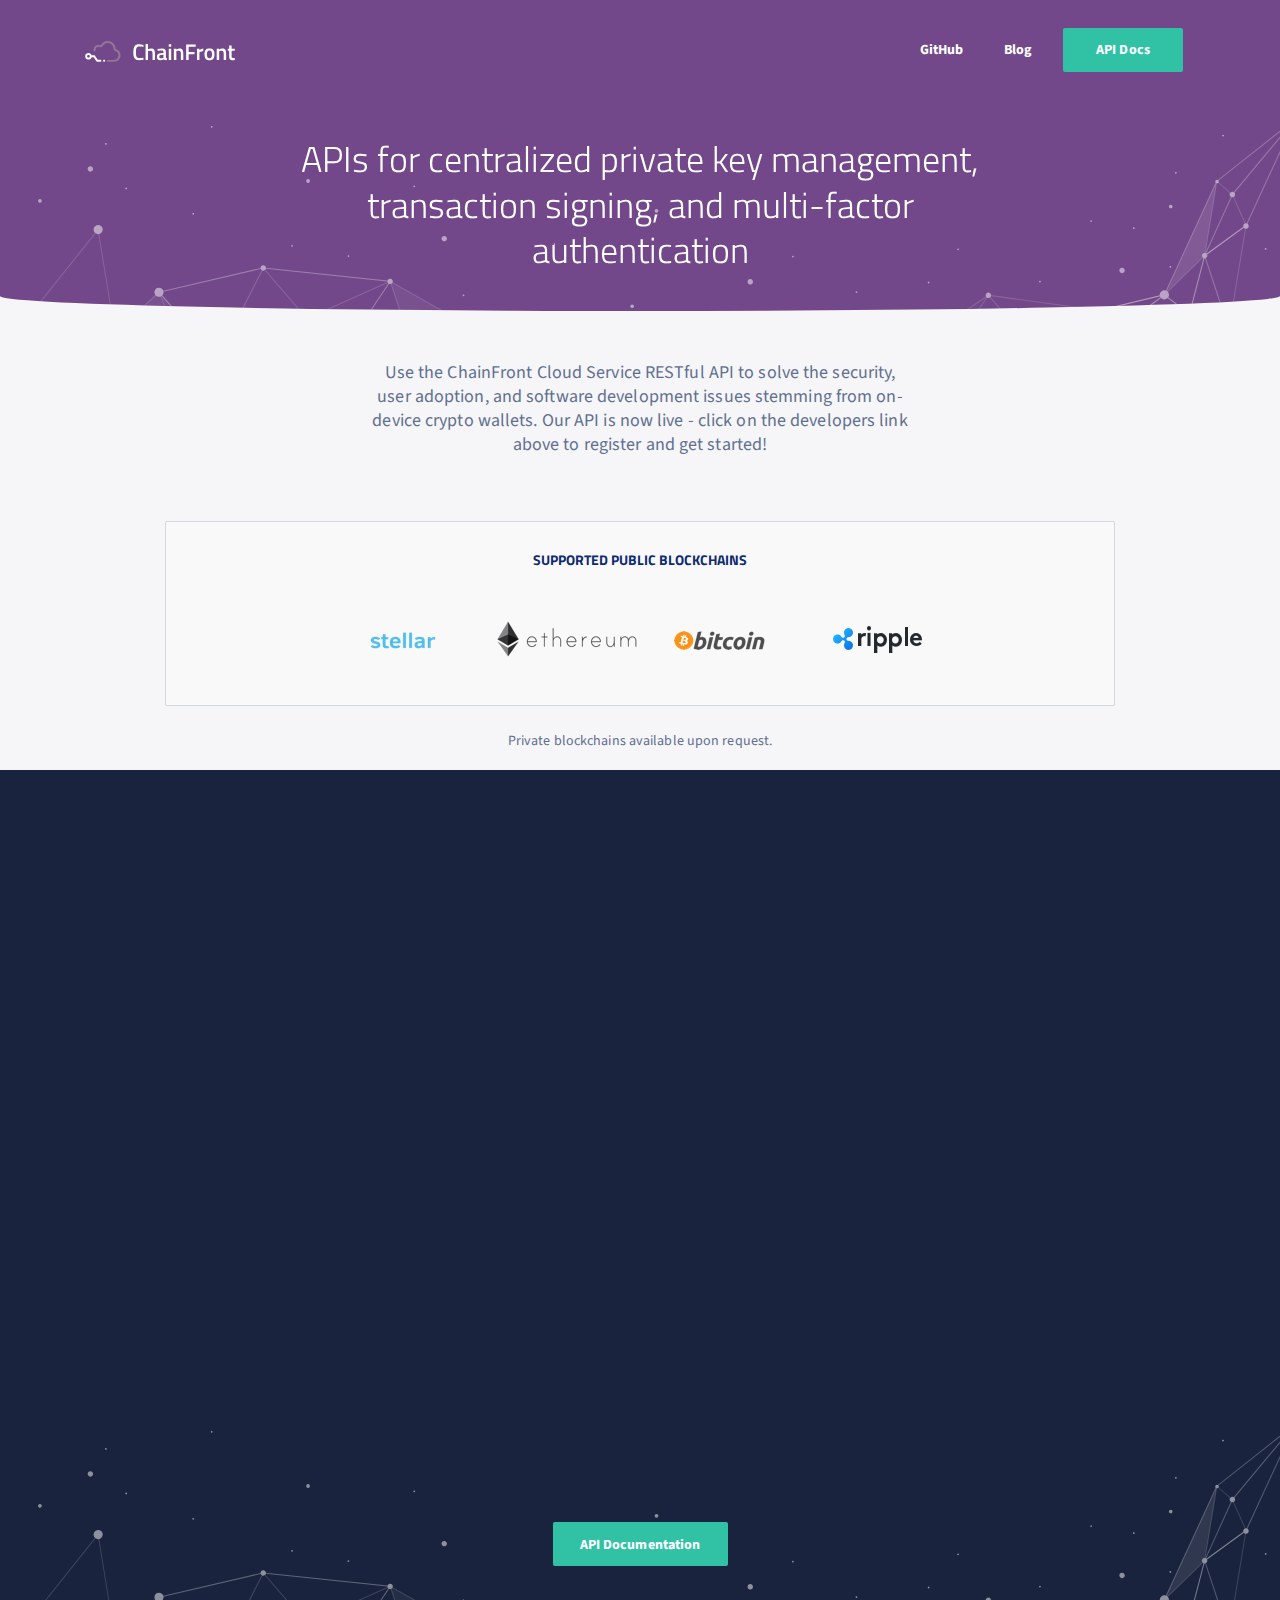
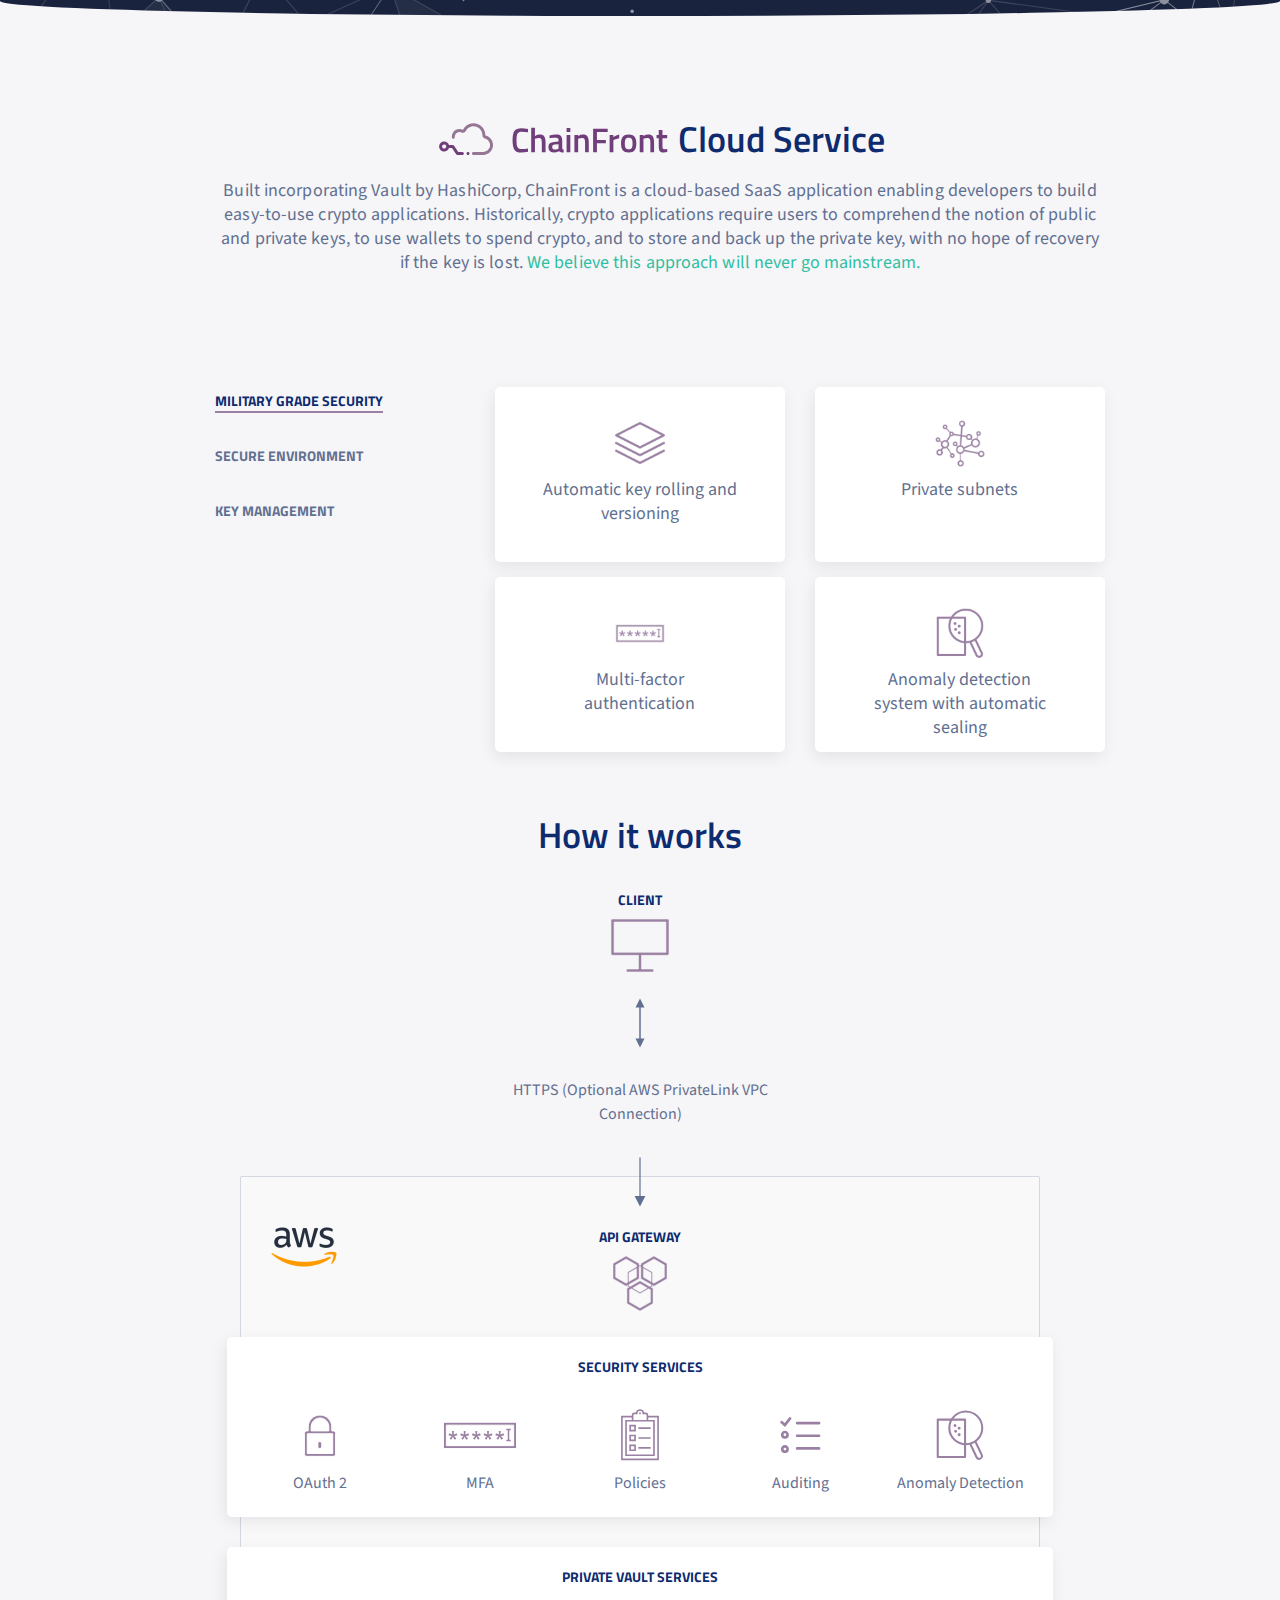
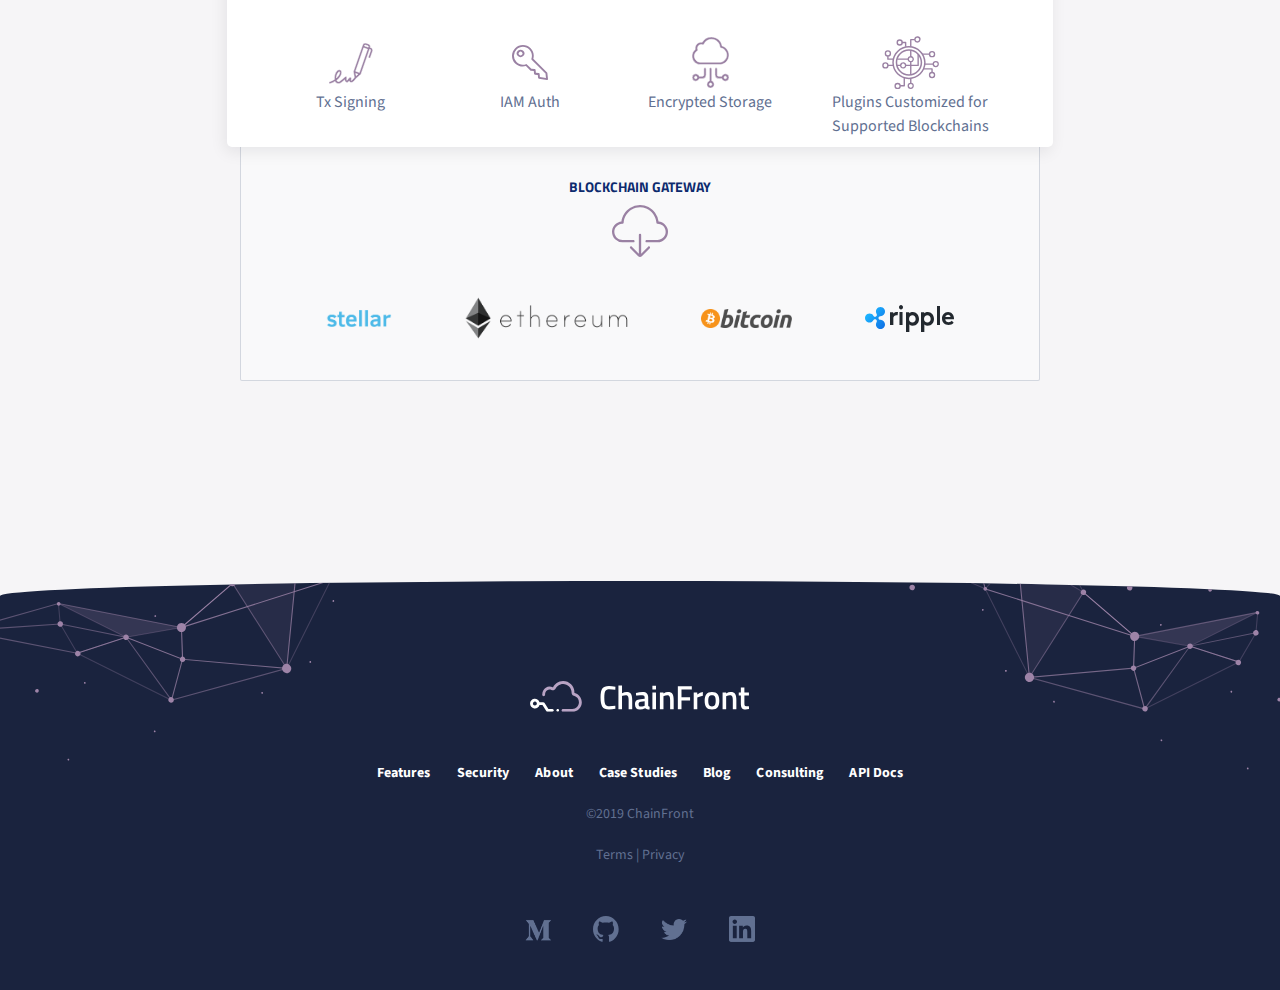
==== commit f3c31dba: "Added static API doc link, and cleaned up project layout" ====
--- a/index.html
+++ b/index.html
@@ -15,14 +15,14 @@
         <![endif]-->
         <title>APIs for centralized private key management, transaction signing, and multi-factor authentication</title>
         <link rel="dns-prefetch" href="https://s.w.org/">
-        <script async="" src="./index_files/analytics.js"></script>
+        <script async="" src="js/analytics.js"></script>
         <script type="text/javascript">
           window._wpemojiSettings = {
             'baseUrl': 'https:\/\/s.w.org\/images\/core\/emoji\/11.2.0\/72x72\/',
             'ext':     '.png',
             'svgUrl':  'https:\/\/s.w.org\/images\/core\/emoji\/11.2.0\/svg\/',
             'svgExt':  '.svg',
-            'source':  { 'concatemoji': 'https:\/\/chainfront.github.io\/index_files\/wp-emoji-release.min.js?ver=5.1.1' },
+            'source':  { 'concatemoji': 'https:\/\/chainfront.github.io\/js\/wp-emoji-release.min.js' },
           };
           !function (a, b, c) {
             function d(a, b) {
@@ -132,7 +132,7 @@
                                                                                                                                             g.wpemoji)));
           }(window, document, window._wpemojiSettings);
         </script>
-        <script src="./index_files/wp-emoji-release.min.js" type="text/javascript" defer=""></script>
+        <script src="js/wp-emoji-release.min.js" type="text/javascript" defer=""></script>
         <style type="text/css">
             img.wp-smiley,
             img.emoji {
@@ -147,11 +147,11 @@
                 padding: 0 !important;
             }
         </style>
-        <link rel="stylesheet" id="wp-block-library-css" href="./index_files/style.min.css" type="text/css" media="all">
-        <script type="text/javascript" src="./index_files/jquery.js"></script>
-        <script type="text/javascript" src="./index_files/jquery-migrate.min.js"></script>
-        <script type="text/javascript" src="./index_files/scrollTo.js"></script>
-        <script type="text/javascript" src="./index_files/jquery.form.min.js"></script>
+        <link rel="stylesheet" id="wp-block-library-css" href="css/style.min.css" type="text/css" media="all">
+        <script type="text/javascript" src="js/jquery.js"></script>
+        <script type="text/javascript" src="js/jquery-migrate.min.js"></script>
+        <script type="text/javascript" src="js/scrollTo.js"></script>
+        <script type="text/javascript" src="js/jquery.form.min.js"></script>
         <link rel="canonical" href="https://chainfront.github.io/">
         <link rel="shortlink" href="https://chainfront.github.io/">
 
@@ -173,10 +173,10 @@
         </script>
         <!-- END ExactMetrics Universal Analytics -->
         <!-- Bootstrap core CSS -->
-        <link href="./index_files/bootstrap.min.css" rel="stylesheet">
+        <link href="css/bootstrap.min.css" rel="stylesheet">
         <!-- Custom styles for this template -->
-        <link href="./index_files/style.css" rel="stylesheet">
-        <link rel="stylesheet" href="./index_files/aos.css">
+        <link href="css/style.css" rel="stylesheet">
+        <link rel="stylesheet" href="css/aos.css">
         <link href="./favicon.ico" rel="shortcut icon">
     </head>
 
@@ -203,41 +203,33 @@
                     href="https://chainfront.github.io/consulting/">Consulting</a></li>
                 <li id="menu-item-18"
                     class="nav-item button-green menu-item menu-item-type-custom menu-item-object-custom menu-item-18">
-                    <a target="_blank" href="https://developers.chainfront.github.io/">Developers</a></li>
+                    <a target="_blank" href="./apidocs.html">API Docs</a></li>
             </ul>
         </div>
         <div class="container-fluid header-home" id="header">
             <nav class="navbar navbar-expand-sm navbar-dark mb-3">
                 <div class="container">
                     <a class="navbar-brand" href="https://chainfront.github.io/">
-                        <img src="./index_files/CF_Purple-transparent.svg" alt="ParticipateCrypto" class="light">
-                        <img src="./index_files/CF-Purple.svg" alt="ParticipateCrypto" class="dark">
+                        <img src="images/CF_Purple-transparent.svg" alt="ChainFront" class="light">
+                        <img src="images/CF-Purple.svg" alt="ChainFront" class="dark">
                     </a>
                     <button class="navbar-toggler" type="button" onclick="toggleMobileMenu(this)">
                         <div class="burger"><span></span><span></span><span></span><span></span></div>
                     </button>
                     <div class="collapse navbar-collapse" id="navbarNav">
                         <ul id="menu-top-menu-1" class="navbar-nav ml-auto">
-                            <li class="nav-item menu-item menu-item-type-post_type menu-item-object-page menu-item-17">
-                                <a href="https://chainfront.github.io/features/">Features</a></li>
-                            <li class="nav-item menu-item menu-item-type-post_type menu-item-object-page menu-item-19">
-                                <a href="https://chainfront.github.io/security/">Security</a></li>
-                            <li class="nav-item menu-item menu-item-type-post_type menu-item-object-page menu-item-20">
-                                <a href="https://chainfront.github.io/about/">About</a></li>
                             <li class="nav-item menu-item menu-item-type-post_type menu-item-object-page menu-item-149">
-                                <a href="https://chainfront.github.io/case-studies/">Case Studies</a></li>
+                                <a href="https://github.com/ChainFront/">GitHub</a></li>
                             <li class="nav-item menu-item menu-item-type-post_type menu-item-object-page menu-item-21">
-                                <a href="https://chainfront.github.io/blog/">Blog</a></li>
-                            <li class="nav-item menu-item menu-item-type-post_type menu-item-object-page menu-item-210">
-                                <a href="https://chainfront.github.io/consulting/">Consulting</a></li>
+                                <a href="https://medium.com/chainfront">Blog</a></li>
                             <li class="nav-item button-green menu-item menu-item-type-custom menu-item-object-custom menu-item-18">
-                                <a target="_blank" href="https://developers.chainfront.github.io/">Developers</a></li>
+                                <a target="_blank" href="./apidocs.html">API Docs</a></li>
                         </ul>
                     </div>
                 </div>
             </nav>
             <div class="stars">
-                <div class="img-cont"><img src="./index_files/home-stars.svg" alt=""></div>
+                <div class="img-cont"><img src="images/home-stars.svg" alt=""></div>
             </div>
             <div class="container title text-center aos-init aos-animate" data-aos="zoom-in">
 
@@ -262,13 +254,13 @@
                         </div>
                         <div class="row justify-content-center pb-5 pt-5 align-items-center">
                             <div class="col-10 col-sm-6 col-lg-3 col-xl-2 text-center blockchain"><img
-                                src="./index_files/1280-px-stellar-payment-network-logo-svg.png" alt="Stellar"></div>
+                                src="images/1280-px-stellar-payment-network-logo-svg.png" alt="Stellar"></div>
                             <div class="col-10 col-sm-6 col-lg-3 col-xl-2 text-center blockchain"><img
-                                src="./index_files/ethereum-logo-landscape-black-small.png" alt="Ethereum"></div>
+                                src="images/ethereum-logo-landscape-black-small.png" alt="Ethereum"></div>
                             <div class="col-10 col-sm-6 col-lg-3 col-xl-2 text-center blockchain"><img
-                                src="./index_files/2000-px-bitcoin-logo-svg.png" alt="Bitcoin"></div>
+                                src="images/2000-px-bitcoin-logo-svg.png" alt="Bitcoin"></div>
                             <div class="col-10 col-sm-6 col-lg-3 col-xl-2 text-center blockchain"><img
-                                src="./index_files/ripple-logo.png" alt="Ripple"></div>
+                                src="images/ripple-logo.png" alt="Ripple"></div>
                         </div>
                     </div>
                 </div>
@@ -280,14 +272,14 @@
             </div>
             <div class="container-fluid dark-section">
                 <div class="stars">
-                    <div class="img-cont"><img src="./index_files/home-stars.svg" alt=""></div>
+                    <div class="img-cont"><img src="images/home-stars.svg" alt=""></div>
                 </div>
 
                 <div class="container">
                     <div class="row justify-content-center mb-auto">
                         <div class="col-12 col-md-6 col-lg-5 aos-init" data-aos="fade-right">
                             <div class="row">
-                                <div class="col-12 icon mb-4"><img src="./index_files/group-51.png" alt="User Benefits">
+                                <div class="col-12 icon mb-4"><img src="images/group-51.png" alt="User Benefits">
                                 </div>
                                 <div class="row">
                                     <div class="col-12 mb-2">
@@ -318,7 +310,7 @@
                         </div>
                         <div class="col-12 col-md-6 col-lg-5 mt-5 mt-md-0 aos-init" data-aos="fade-left">
                             <div class="row">
-                                <div class="col-12 icon  mb-4"><img src="./index_files/group-61.png"
+                                <div class="col-12 icon  mb-4"><img src="images/group-61.png"
                                                                     alt="Developer Benefits"></div>
                                 <div class="row">
                                     <div class="col-12  mb-2">
@@ -355,7 +347,7 @@
                     </div>
                     <div class="row justify-content-center">
                         <div class="col-12 text-center">
-                            <a target="_blank" href="https://developers.chainfront.github.io/"
+                            <a target="_blank" href="./apidocs.html"
                                class="btn">API Documentation</a>
                         </div>
                     </div>
@@ -363,7 +355,7 @@
             </div>
 
             <div class="container title text-center mt-5 pb-5 pt-5 text-block">
-                <img style="height: 56px;display: inline-block;margin-bottom: .5rem;" src="./index_files/cf-logo.svg"
+                <img style="height: 56px;display: inline-block;margin-bottom: .5rem;" src="images/cf-logo.svg"
                      alt="ChainFront">
                 <h2 style="height: 56px; display: inline-block;position: relative; top: 4px;"> Cloud Service</h2>
                 <p class="sub-title text-semilight">Built incorporating Vault by HashiCorp, ChainFront is a cloud-based SaaS application enabling developers to build easy-to-use crypto applications. Historically, crypto applications require users to comprehend the notion of public and private keys, to use wallets to spend crypto, and to store and back up the private key, with no hope of recovery if the key is lost.
@@ -379,25 +371,25 @@
 
                             <div class="col-12 col-sm-6">
                                 <div class="info-block">
-                                    <img src="./index_files/key-roll@3x.png" alt="Automatic key rolling and versioning">
+                                    <img src="images/key-roll@3x.png" alt="Automatic key rolling and versioning">
                                     <span>Automatic key rolling and versioning</span>
                                 </div>
                             </div>
                             <div class="col-12 col-sm-6">
                                 <div class="info-block">
-                                    <img src="./index_files/subnets@2x.png" alt="Private subnets">
+                                    <img src="images/subnets@2x.png" alt="Private subnets">
                                     <span>Private subnets</span>
                                 </div>
                             </div>
                             <div class="col-12 col-sm-6">
                                 <div class="info-block">
-                                    <img src="./index_files/mfa@3x.png" alt="Multi-factor authentication">
+                                    <img src="images/mfa@3x.png" alt="Multi-factor authentication">
                                     <span>Multi-factor authentication</span>
                                 </div>
                             </div>
                             <div class="col-12 col-sm-6">
                                 <div class="info-block">
-                                    <img src="./index_files/anomoly@3x.png"
+                                    <img src="images/anomoly@3x.png"
                                          alt="Anomaly detection system with automatic sealing">
                                     <span>Anomaly detection system with automatic sealing</span>
                                 </div>
@@ -410,27 +402,27 @@
 
                             <div class="col-12 col-sm-6">
                                 <div class="info-block">
-                                    <img src="./index_files/secure@3x.png"
+                                    <img src="images/secure@3x.png"
                                          alt="Leverages Hardware Security Modules tech">
                                     <span>Leverages Hardware Security Modules tech</span>
                                 </div>
                             </div>
                             <div class="col-12 col-sm-6">
                                 <div class="info-block">
-                                    <img src="./index_files/radio@3x.png"
+                                    <img src="images/radio@3x.png"
                                          alt="Only signed transactions are transmitted">
                                     <span>Only signed transactions are transmitted</span>
                                 </div>
                             </div>
                             <div class="col-12 col-sm-6">
                                 <div class="info-block">
-                                    <img src="./index_files/keys@3x.png" alt="Transactions signed within application">
+                                    <img src="images/keys@3x.png" alt="Transactions signed within application">
                                     <span>Transactions signed within application</span>
                                 </div>
                             </div>
                             <div class="col-12 col-sm-6">
                                 <div class="info-block">
-                                    <img src="./index_files/safe@3x.png" alt="Keys never leave the secure environment">
+                                    <img src="images/safe@3x.png" alt="Keys never leave the secure environment">
                                     <span>Keys never leave the secure environment</span>
                                 </div>
                             </div>
@@ -442,21 +434,21 @@
 
                             <div class="col-12 col-sm-6">
                                 <div class="info-block">
-                                    <img src="./index_files/safe@2x.png"
+                                    <img src="images/safe@2x.png"
                                          alt="Keys available even if blockchain goes down">
                                     <span>Keys available even if blockchain goes down</span>
                                 </div>
                             </div>
                             <div class="col-12 col-sm-6">
                                 <div class="info-block">
-                                    <img src="./index_files/keys@2x.png"
+                                    <img src="images/keys@2x.png"
                                          alt="Private keys securely stored across multiple geographic regions">
                                     <span>Private keys securely stored across multiple geographic regions</span>
                                 </div>
                             </div>
                             <div class="col-12 col-sm-6">
                                 <div class="info-block">
-                                    <img src="./index_files/folder@3x.png" alt="Key safety not reliant on users">
+                                    <img src="images/folder@3x.png" alt="Key safety not reliant on users">
                                     <span>Key safety not reliant on users</span>
                                 </div>
                             </div>
@@ -478,25 +470,25 @@
 
                             <div class="col-12 col-sm-6">
                                 <div class="info-block">
-                                    <img src="./index_files/key-roll@3x.png" alt="Automatic key rolling and versioning">
+                                    <img src="images/key-roll@3x.png" alt="Automatic key rolling and versioning">
                                     <span>Automatic key rolling and versioning</span>
                                 </div>
                             </div>
                             <div class="col-12 col-sm-6">
                                 <div class="info-block">
-                                    <img src="./index_files/subnets@2x.png" alt="Private subnets">
+                                    <img src="images/subnets@2x.png" alt="Private subnets">
                                     <span>Private subnets</span>
                                 </div>
                             </div>
                             <div class="col-12 col-sm-6">
                                 <div class="info-block">
-                                    <img src="./index_files/mfa@3x.png" alt="Multi-factor authentication">
+                                    <img src="images/mfa@3x.png" alt="Multi-factor authentication">
                                     <span>Multi-factor authentication</span>
                                 </div>
                             </div>
                             <div class="col-12 col-sm-6">
                                 <div class="info-block">
-                                    <img src="./index_files/anomoly@3x.png"
+                                    <img src="images/anomoly@3x.png"
                                          alt="Anomaly detection system with automatic sealing">
                                     <span>Anomaly detection system with automatic sealing</span>
                                 </div>
@@ -506,27 +498,27 @@
 
                             <div class="col-12 col-sm-6">
                                 <div class="info-block">
-                                    <img src="./index_files/secure@3x.png"
+                                    <img src="images/secure@3x.png"
                                          alt="Leverages Hardware Security Modules tech">
                                     <span>Leverages Hardware Security Modules tech</span>
                                 </div>
                             </div>
                             <div class="col-12 col-sm-6">
                                 <div class="info-block">
-                                    <img src="./index_files/radio@3x.png"
+                                    <img src="images/radio@3x.png"
                                          alt="Only signed transactions are transmitted">
                                     <span>Only signed transactions are transmitted</span>
                                 </div>
                             </div>
                             <div class="col-12 col-sm-6">
                                 <div class="info-block">
-                                    <img src="./index_files/keys@3x.png" alt="Transactions signed within application">
+                                    <img src="images/keys@3x.png" alt="Transactions signed within application">
                                     <span>Transactions signed within application</span>
                                 </div>
                             </div>
                             <div class="col-12 col-sm-6">
                                 <div class="info-block">
-                                    <img src="./index_files/safe@3x.png" alt="Keys never leave the secure environment">
+                                    <img src="images/safe@3x.png" alt="Keys never leave the secure environment">
                                     <span>Keys never leave the secure environment</span>
                                 </div>
                             </div>
@@ -535,21 +527,21 @@
 
                             <div class="col-12 col-sm-6">
                                 <div class="info-block">
-                                    <img src="./index_files/safe@2x.png"
+                                    <img src="images/safe@2x.png"
                                          alt="Keys available even if blockchain goes down">
                                     <span>Keys available even if blockchain goes down</span>
                                 </div>
                             </div>
                             <div class="col-12 col-sm-6">
                                 <div class="info-block">
-                                    <img src="./index_files/keys@2x.png"
+                                    <img src="images/keys@2x.png"
                                          alt="Private keys securely stored across multiple geographic regions">
                                     <span>Private keys securely stored across multiple geographic regions</span>
                                 </div>
                             </div>
                             <div class="col-12 col-sm-6">
                                 <div class="info-block">
-                                    <img src="./index_files/folder@3x.png" alt="Key safety not reliant on users">
+                                    <img src="images/folder@3x.png" alt="Key safety not reliant on users">
                                     <span>Key safety not reliant on users</span>
                                 </div>
                             </div>
@@ -562,40 +554,40 @@
                 <h2>How it works</h2>
 
                 <h6>Client</h6>
-                <img src="./index_files/computer.svg">
-
-                <img class="arrows" src="./index_files/top_arrow.svg">
+                <img src="images/computer.svg">
+
+                <img class="arrows" src="images/top_arrow.svg">
 
                 <p>HTTPS (Optional AWS PrivateLink VPC Connection)</p>
 
                 <div class="how_it_works_big_box">
-                    <img class="down_arrow" src="./index_files/bottom_arrow.svg">
+                    <img class="down_arrow" src="images/bottom_arrow.svg">
                     <div class="how_it_works_big_box_top">
-                        <img id="amazon_how_it_works" src="./index_files/amazon@2x.png">
+                        <img id="amazon_how_it_works" src="images/amazon@2x.png">
                         <h6>API Gateway</h6>
-                        <img src="./index_files/api_gateway.svg">
+                        <img src="images/api_gateway.svg">
 
                         <div class="how_it_works_big_wide">
                             <h6>Security Services</h6>
                             <div class="group">
                                 <div class="hitwbw_sub">
-                                    <img src="./index_files/oauth.svg">
+                                    <img src="images/oauth.svg">
                                     <p>OAuth 2</p>
                                 </div>
                                 <div class="hitwbw_sub">
-                                    <img src="./index_files/mfa.svg">
+                                    <img src="images/mfa.svg">
                                     <p>MFA</p>
                                 </div>
                                 <div class="hitwbw_sub">
-                                    <img src="./index_files/policies.svg">
+                                    <img src="images/policies.svg">
                                     <p>Policies</p>
                                 </div>
                                 <div class="hitwbw_sub">
-                                    <img src="./index_files/auditing.svg">
+                                    <img src="images/auditing.svg">
                                     <p>Auditing</p>
                                 </div>
                                 <div class="hitwbw_sub">
-                                    <img src="./index_files/anomoly.svg">
+                                    <img src="images/anomoly.svg">
                                     <p>Anomaly Detection</p>
                                 </div>
                             </div>
@@ -605,32 +597,32 @@
                             <h6>Private Vault Services</h6>
                             <div class="group">
                                 <div class="hitwbw_sub">
-                                    <img src="./index_files/tx.svg">
+                                    <img src="images/tx.svg">
                                     <p>Tx Signing</p>
                                 </div>
                                 <div class="hitwbw_sub">
-                                    <img src="./index_files/iam.svg">
+                                    <img src="images/iam.svg">
                                     <p>IAM Auth</p>
                                 </div>
                                 <div class="hitwbw_sub">
-                                    <img src="./index_files/storage.svg">
+                                    <img src="images/storage.svg">
                                     <p>Encrypted Storage</p>
                                 </div>
                                 <div class="hitwbw_sub">
-                                    <img src="./index_files/plugins.svg">
+                                    <img src="images/plugins.svg">
                                     <p>Plugins Customized for Supported Blockchains</p>
                                 </div>
                             </div>
                         </div>
 
                         <h6>Blockchain Gateway</h6>
-                        <img src="./index_files/gateway.svg">
+                        <img src="images/gateway.svg">
 
                         <div class="block_group">
-                            <img src="./index_files/stellar.svg">
-                            <img src="./index_files/ether.svg">
-                            <img src="./index_files/bitcoin.svg">
-                            <img src="./index_files/ripple.svg">
+                            <img src="images/stellar.svg">
+                            <img src="images/ether.svg">
+                            <img src="images/bitcoin.svg">
+                            <img src="images/ripple.svg">
                         </div>
                     </div>
                 </div>
@@ -641,12 +633,12 @@
 
         <footer class="pb-5">
             <div class="stars">
-                <div class="img-cont"><img src="./index_files/footer-dots.svg" alt=""></div>
+                <div class="img-cont"><img src="images/footer-dots.svg" alt=""></div>
             </div>
             <div class="container">
                 <div class="justify-content-center row logo mb-5">
                     <div class="col-10 text-center">
-                        <img src="./index_files/cf-logo-footer.svg" alt="ChainFront">
+                        <img src="images/cf-logo-footer.svg" alt="ChainFront">
                     </div>
                 </div>
                 <div class="justify-content-center row menu">
@@ -664,7 +656,7 @@
                         <li class="nav-item menu-item menu-item-type-post_type menu-item-object-page menu-item-210"><a
                             href="https://chainfront.github.io/consulting/">Consulting</a></li>
                         <li class="nav-item button-green menu-item menu-item-type-custom menu-item-object-custom menu-item-18">
-                            <a target="_blank" href="https://developers.chainfront.github.io/">Developers</a></li>
+                            <a target="_blank" href="./apidocs.html">API Docs</a></li>
                     </ul>
                 </div>
 
@@ -673,12 +665,12 @@
                     href="https://chainfront.github.io/privacy/">Privacy</a></p>
 
                 <div class="social-media-footer">
-                    <a href="https://medium.com/chainfront" target="_blank"><img src="./index_files/medium@2x.png"></a>
-                    <a href="https://github.com/chainfront" target="_blank"><img src="./index_files/github.svg"></a>
+                    <a href="https://medium.com/chainfront" target="_blank"><img src="images/medium@2x.png"></a>
+                    <a href="https://github.com/chainfront" target="_blank"><img src="images/github.svg"></a>
                     <a href="https://twitter.com/chainfront" target="_blank"><img
-                        src="./index_files/twitter@2x.png"></a>
+                        src="images/twitter@2x.png"></a>
                     <a href="https://www.linkedin.com/company/chainfront/" target="_blank"><img
-                        src="./index_files/LI.svg"></a>
+                        src="images/LI.svg"></a>
                 </div>
             </div>
         </footer>
@@ -687,17 +679,17 @@
                <!-- Bootstrap core JavaScript
                ================================================== -->
                <!-- Placed at the end of the document so the pages load faster -->
-        <script src="./index_files/jquery-3.3.1.min.js"></script>
-        <script src="./index_files/popper.min.js"
+        <script src="js/jquery-3.3.1.min.js"></script>
+        <script src="js/popper.min.js"
                 integrity="sha384-ApNbgh9B+Y1QKtv3Rn7W3mgPxhU9K/ScQsAP7hUibX39j7fakFPskvXusvfa0b4Q"
                 crossorigin="anonymous"></script>
-        <script src="./index_files/bootstrap.min.js"></script>
-        <script src="./index_files/homepage.js"></script>
-        <script src="./index_files/aos.js"></script>
+        <script src="js/bootstrap.min.js"></script>
+        <script src="js/homepage.js"></script>
+        <script src="js/aos.js"></script>
         <script>
           AOS.init();
         </script>
-        <script type="text/javascript" src="./index_files/wp-embed.min.js"></script>
+        <script type="text/javascript" src="js/wp-embed.min.js"></script>
 
     </body>
 </html>--- a/css/style.min.css
+++ b/css/style.min.css
@@ -0,0 +1 @@
+.wp-block-audio figcaption{margin-top:.5em;margin-bottom:1em;color:#555d66;text-align:center;font-size:13px}.wp-block-audio audio{width:100%;min-width:300px}.editor-block-list__layout .reusable-block-edit-panel{align-items:center;background:#f8f9f9;color:#555d66;display:flex;flex-wrap:wrap;font-family:-apple-system,BlinkMacSystemFont,Segoe UI,Roboto,Oxygen-Sans,Ubuntu,Cantarell,Helvetica Neue,sans-serif;font-size:13px;top:-14px;margin:0 -14px;padding:8px 14px;position:relative;z-index:7}.editor-block-list__layout .editor-block-list__layout .reusable-block-edit-panel{margin:0 -14px;padding:8px 14px}.editor-block-list__layout .reusable-block-edit-panel .reusable-block-edit-panel__spinner{margin:0 5px}.editor-block-list__layout .reusable-block-edit-panel .reusable-block-edit-panel__info{margin-right:auto}.editor-block-list__layout .reusable-block-edit-panel .reusable-block-edit-panel__label{margin-right:8px;white-space:nowrap;font-weight:600}.editor-block-list__layout .reusable-block-edit-panel .reusable-block-edit-panel__title{flex:1 1 100%;font-size:14px;height:30px;margin:4px 0 8px}.editor-block-list__layout .reusable-block-edit-panel .components-button.reusable-block-edit-panel__button{flex-shrink:0}@media (min-width:960px){.editor-block-list__layout .reusable-block-edit-panel{flex-wrap:nowrap}.editor-block-list__layout .reusable-block-edit-panel .reusable-block-edit-panel__title{margin:0}.editor-block-list__layout .reusable-block-edit-panel .components-button.reusable-block-edit-panel__button{margin:0 0 0 5px}}.editor-block-list__layout .reusable-block-indicator{background:#fff;border-left:1px dashed #e2e4e7;color:#555d66;border-bottom:1px dashed #e2e4e7;top:-14px;height:30px;padding:4px;position:absolute;z-index:1;width:30px;right:-14px}.wp-block-button{color:#fff;margin-bottom:1.5em}.wp-block-button.aligncenter{text-align:center}.wp-block-button.alignright{text-align:right}.wp-block-button__link{background-color:#32373c;border:none;border-radius:28px;box-shadow:none;color:inherit;cursor:pointer;display:inline-block;font-size:18px;margin:0;padding:12px 24px;text-align:center;text-decoration:none;white-space:normal;overflow-wrap:break-word}.wp-block-button__link:active,.wp-block-button__link:focus,.wp-block-button__link:hover{color:inherit}.is-style-squared .wp-block-button__link{border-radius:0}.is-style-outline{color:#32373c}.is-style-outline .wp-block-button__link{background:transparent;border:2px solid}.wp-block-categories.alignleft{margin-right:2em}.wp-block-categories.alignright{margin-left:2em}.wp-block-columns{display:flex;flex-wrap:wrap}@media (min-width:782px){.wp-block-columns{flex-wrap:nowrap}}.wp-block-column{flex:1;margin-bottom:1em;flex-basis:100%;min-width:0;word-break:break-word;overflow-wrap:break-word}@media (min-width:600px){.wp-block-column{flex-basis:50%;flex-grow:0}}@media (min-width:600px){.wp-block-column:nth-child(odd){margin-right:32px}.wp-block-column:not(:first-child),.wp-block-column:nth-child(2n){margin-left:32px}.wp-block-column:not(:last-child){margin-right:32px}}.wp-block-cover,.wp-block-cover-image{position:relative;background-color:#000;background-size:cover;background-position:50%;min-height:430px;width:100%;margin:0 0 1.5em;display:flex;justify-content:center;align-items:center;overflow:hidden}.wp-block-cover-image.has-left-content,.wp-block-cover.has-left-content{justify-content:flex-start}.wp-block-cover-image.has-left-content .wp-block-cover-image-text,.wp-block-cover-image.has-left-content .wp-block-cover-text,.wp-block-cover-image.has-left-content h2,.wp-block-cover.has-left-content .wp-block-cover-image-text,.wp-block-cover.has-left-content .wp-block-cover-text,.wp-block-cover.has-left-content h2{margin-left:0;text-align:left}.wp-block-cover-image.has-right-content,.wp-block-cover.has-right-content{justify-content:flex-end}.wp-block-cover-image.has-right-content .wp-block-cover-image-text,.wp-block-cover-image.has-right-content .wp-block-cover-text,.wp-block-cover-image.has-right-content h2,.wp-block-cover.has-right-content .wp-block-cover-image-text,.wp-block-cover.has-right-content .wp-block-cover-text,.wp-block-cover.has-right-content h2{margin-right:0;text-align:right}.wp-block-cover-image .wp-block-cover-image-text,.wp-block-cover-image .wp-block-cover-text,.wp-block-cover-image h2,.wp-block-cover .wp-block-cover-image-text,.wp-block-cover .wp-block-cover-text,.wp-block-cover h2{color:#fff;font-size:2em;line-height:1.25;z-index:1;margin-bottom:0;max-width:610px;padding:14px;text-align:center}.wp-block-cover-image .wp-block-cover-image-text a,.wp-block-cover-image .wp-block-cover-image-text a:active,.wp-block-cover-image .wp-block-cover-image-text a:focus,.wp-block-cover-image .wp-block-cover-image-text a:hover,.wp-block-cover-image .wp-block-cover-text a,.wp-block-cover-image .wp-block-cover-text a:active,.wp-block-cover-image .wp-block-cover-text a:focus,.wp-block-cover-image .wp-block-cover-text a:hover,.wp-block-cover-image h2 a,.wp-block-cover-image h2 a:active,.wp-block-cover-image h2 a:focus,.wp-block-cover-image h2 a:hover,.wp-block-cover .wp-block-cover-image-text a,.wp-block-cover .wp-block-cover-image-text a:active,.wp-block-cover .wp-block-cover-image-text a:focus,.wp-block-cover .wp-block-cover-image-text a:hover,.wp-block-cover .wp-block-cover-text a,.wp-block-cover .wp-block-cover-text a:active,.wp-block-cover .wp-block-cover-text a:focus,.wp-block-cover .wp-block-cover-text a:hover,.wp-block-cover h2 a,.wp-block-cover h2 a:active,.wp-block-cover h2 a:focus,.wp-block-cover h2 a:hover{color:#fff}.wp-block-cover-image.has-parallax,.wp-block-cover.has-parallax{background-attachment:fixed}@supports (-webkit-overflow-scrolling:touch){.wp-block-cover-image.has-parallax,.wp-block-cover.has-parallax{background-attachment:scroll}}.wp-block-cover-image.has-background-dim:before,.wp-block-cover.has-background-dim:before{content:"";position:absolute;top:0;left:0;bottom:0;right:0;background-color:inherit;opacity:.5;z-index:1}.wp-block-cover-image.has-background-dim.has-background-dim-10:before,.wp-block-cover.has-background-dim.has-background-dim-10:before{opacity:.1}.wp-block-cover-image.has-background-dim.has-background-dim-20:before,.wp-block-cover.has-background-dim.has-background-dim-20:before{opacity:.2}.wp-block-cover-image.has-background-dim.has-background-dim-30:before,.wp-block-cover.has-background-dim.has-background-dim-30:before{opacity:.3}.wp-block-cover-image.has-background-dim.has-background-dim-40:before,.wp-block-cover.has-background-dim.has-background-dim-40:before{opacity:.4}.wp-block-cover-image.has-background-dim.has-background-dim-50:before,.wp-block-cover.has-background-dim.has-background-dim-50:before{opacity:.5}.wp-block-cover-image.has-background-dim.has-background-dim-60:before,.wp-block-cover.has-background-dim.has-background-dim-60:before{opacity:.6}.wp-block-cover-image.has-background-dim.has-background-dim-70:before,.wp-block-cover.has-background-dim.has-background-dim-70:before{opacity:.7}.wp-block-cover-image.has-background-dim.has-background-dim-80:before,.wp-block-cover.has-background-dim.has-background-dim-80:before{opacity:.8}.wp-block-cover-image.has-background-dim.has-background-dim-90:before,.wp-block-cover.has-background-dim.has-background-dim-90:before{opacity:.9}.wp-block-cover-image.has-background-dim.has-background-dim-100:before,.wp-block-cover.has-background-dim.has-background-dim-100:before{opacity:1}.wp-block-cover-image.alignleft,.wp-block-cover-image.alignright,.wp-block-cover.alignleft,.wp-block-cover.alignright{max-width:305px;width:100%}.wp-block-cover-image:after,.wp-block-cover:after{display:block;content:"";font-size:0;min-height:inherit}@supports ((position:-webkit-sticky) or (position:sticky)){.wp-block-cover-image:after,.wp-block-cover:after{content:none}}.wp-block-cover-image.aligncenter,.wp-block-cover-image.alignleft,.wp-block-cover-image.alignright,.wp-block-cover.aligncenter,.wp-block-cover.alignleft,.wp-block-cover.alignright{display:flex}.wp-block-cover__video-background{position:absolute;top:50%;left:50%;transform:translateX(-50%) translateY(-50%);width:100%;height:100%;z-index:0;-o-object-fit:cover;object-fit:cover}.editor-block-list__block[data-type="core/embed"][data-align=left] .editor-block-list__block-edit,.editor-block-list__block[data-type="core/embed"][data-align=right] .editor-block-list__block-edit,.wp-block-embed.alignleft,.wp-block-embed.alignright{max-width:360px;width:100%}.wp-block-embed{margin-bottom:1em}.wp-block-embed figcaption{margin-top:.5em;margin-bottom:1em;color:#555d66;text-align:center;font-size:13px}.wp-embed-responsive .wp-block-embed.wp-embed-aspect-1-1 .wp-block-embed__wrapper,.wp-embed-responsive .wp-block-embed.wp-embed-aspect-1-2 .wp-block-embed__wrapper,.wp-embed-responsive .wp-block-embed.wp-embed-aspect-4-3 .wp-block-embed__wrapper,.wp-embed-responsive .wp-block-embed.wp-embed-aspect-9-16 .wp-block-embed__wrapper,.wp-embed-responsive .wp-block-embed.wp-embed-aspect-16-9 .wp-block-embed__wrapper,.wp-embed-responsive .wp-block-embed.wp-embed-aspect-18-9 .wp-block-embed__wrapper,.wp-embed-responsive .wp-block-embed.wp-embed-aspect-21-9 .wp-block-embed__wrapper{position:relative}.wp-embed-responsive .wp-block-embed.wp-embed-aspect-1-1 .wp-block-embed__wrapper:before,.wp-embed-responsive .wp-block-embed.wp-embed-aspect-1-2 .wp-block-embed__wrapper:before,.wp-embed-responsive .wp-block-embed.wp-embed-aspect-4-3 .wp-block-embed__wrapper:before,.wp-embed-responsive .wp-block-embed.wp-embed-aspect-9-16 .wp-block-embed__wrapper:before,.wp-embed-responsive .wp-block-embed.wp-embed-aspect-16-9 .wp-block-embed__wrapper:before,.wp-embed-responsive .wp-block-embed.wp-embed-aspect-18-9 .wp-block-embed__wrapper:before,.wp-embed-responsive .wp-block-embed.wp-embed-aspect-21-9 .wp-block-embed__wrapper:before{content:"";display:block;padding-top:50%}.wp-embed-responsive .wp-block-embed.wp-embed-aspect-1-1 .wp-block-embed__wrapper iframe,.wp-embed-responsive .wp-block-embed.wp-embed-aspect-1-2 .wp-block-embed__wrapper iframe,.wp-embed-responsive .wp-block-embed.wp-embed-aspect-4-3 .wp-block-embed__wrapper iframe,.wp-embed-responsive .wp-block-embed.wp-embed-aspect-9-16 .wp-block-embed__wrapper iframe,.wp-embed-responsive .wp-block-embed.wp-embed-aspect-16-9 .wp-block-embed__wrapper iframe,.wp-embed-responsive .wp-block-embed.wp-embed-aspect-18-9 .wp-block-embed__wrapper iframe,.wp-embed-responsive .wp-block-embed.wp-embed-aspect-21-9 .wp-block-embed__wrapper iframe{position:absolute;top:0;right:0;bottom:0;left:0;width:100%;height:100%}.wp-embed-responsive .wp-block-embed.wp-embed-aspect-21-9 .wp-block-embed__wrapper:before{padding-top:42.85%}.wp-embed-responsive .wp-block-embed.wp-embed-aspect-18-9 .wp-block-embed__wrapper:before{padding-top:50%}.wp-embed-responsive .wp-block-embed.wp-embed-aspect-16-9 .wp-block-embed__wrapper:before{padding-top:56.25%}.wp-embed-responsive .wp-block-embed.wp-embed-aspect-4-3 .wp-block-embed__wrapper:before{padding-top:75%}.wp-embed-responsive .wp-block-embed.wp-embed-aspect-1-1 .wp-block-embed__wrapper:before{padding-top:100%}.wp-embed-responsive .wp-block-embed.wp-embed-aspect-9-6 .wp-block-embed__wrapper:before{padding-top:66.66%}.wp-embed-responsive .wp-block-embed.wp-embed-aspect-1-2 .wp-block-embed__wrapper:before{padding-top:200%}.wp-block-file{margin-bottom:1.5em}.wp-block-file.aligncenter{text-align:center}.wp-block-file.alignright{text-align:right}.wp-block-file .wp-block-file__button{background:#32373c;border-radius:2em;color:#fff;font-size:13px;padding:.5em 1em}.wp-block-file a.wp-block-file__button{text-decoration:none}.wp-block-file a.wp-block-file__button:active,.wp-block-file a.wp-block-file__button:focus,.wp-block-file a.wp-block-file__button:hover,.wp-block-file a.wp-block-file__button:visited{box-shadow:none;color:#fff;opacity:.85;text-decoration:none}.wp-block-file *+.wp-block-file__button{margin-left:.75em}.wp-block-gallery{display:flex;flex-wrap:wrap;list-style-type:none;padding:0}.wp-block-gallery .blocks-gallery-image,.wp-block-gallery .blocks-gallery-item{margin:0 16px 16px 0;display:flex;flex-grow:1;flex-direction:column;justify-content:center;position:relative}.wp-block-gallery .blocks-gallery-image figure,.wp-block-gallery .blocks-gallery-item figure{margin:0;height:100%}@supports ((position:-webkit-sticky) or (position:sticky)){.wp-block-gallery .blocks-gallery-image figure,.wp-block-gallery .blocks-gallery-item figure{display:flex;align-items:flex-end;justify-content:flex-start}}.wp-block-gallery .blocks-gallery-image img,.wp-block-gallery .blocks-gallery-item img{display:block;max-width:100%;height:auto;width:100%}@supports ((position:-webkit-sticky) or (position:sticky)){.wp-block-gallery .blocks-gallery-image img,.wp-block-gallery .blocks-gallery-item img{width:auto}}.wp-block-gallery .blocks-gallery-image figcaption,.wp-block-gallery .blocks-gallery-item figcaption{position:absolute;bottom:0;width:100%;max-height:100%;overflow:auto;padding:40px 10px 5px;color:#fff;text-align:center;font-size:13px;background:linear-gradient(0deg,rgba(0,0,0,.7),rgba(0,0,0,.3) 60%,transparent)}.wp-block-gallery .blocks-gallery-image figcaption img,.wp-block-gallery .blocks-gallery-item figcaption img{display:inline}.wp-block-gallery.is-cropped .blocks-gallery-image a,.wp-block-gallery.is-cropped .blocks-gallery-image img,.wp-block-gallery.is-cropped .blocks-gallery-item a,.wp-block-gallery.is-cropped .blocks-gallery-item img{width:100%}@supports ((position:-webkit-sticky) or (position:sticky)){.wp-block-gallery.is-cropped .blocks-gallery-image a,.wp-block-gallery.is-cropped .blocks-gallery-image img,.wp-block-gallery.is-cropped .blocks-gallery-item a,.wp-block-gallery.is-cropped .blocks-gallery-item img{height:100%;flex:1;-o-object-fit:cover;object-fit:cover}}.wp-block-gallery .blocks-gallery-image,.wp-block-gallery .blocks-gallery-item{width:calc((100% - 16px)/2)}.wp-block-gallery .blocks-gallery-image:nth-of-type(2n),.wp-block-gallery .blocks-gallery-item:nth-of-type(2n){margin-right:0}.wp-block-gallery.columns-1 .blocks-gallery-image,.wp-block-gallery.columns-1 .blocks-gallery-item{width:100%;margin-right:0}@media (min-width:600px){.wp-block-gallery.columns-3 .blocks-gallery-image,.wp-block-gallery.columns-3 .blocks-gallery-item{width:calc((100% - 32px)/3);margin-right:16px}.wp-block-gallery.columns-4 .blocks-gallery-image,.wp-block-gallery.columns-4 .blocks-gallery-item{width:calc((100% - 48px)/4);margin-right:16px}.wp-block-gallery.columns-5 .blocks-gallery-image,.wp-block-gallery.columns-5 .blocks-gallery-item{width:calc((100% - 64px)/5);margin-right:16px}.wp-block-gallery.columns-6 .blocks-gallery-image,.wp-block-gallery.columns-6 .blocks-gallery-item{width:calc((100% - 80px)/6);margin-right:16px}.wp-block-gallery.columns-7 .blocks-gallery-image,.wp-block-gallery.columns-7 .blocks-gallery-item{width:calc((100% - 96px)/7);margin-right:16px}.wp-block-gallery.columns-8 .blocks-gallery-image,.wp-block-gallery.columns-8 .blocks-gallery-item{width:calc((100% - 112px)/8);margin-right:16px}.wp-block-gallery.columns-1 .blocks-gallery-image:nth-of-type(1n),.wp-block-gallery.columns-1 .blocks-gallery-item:nth-of-type(1n),.wp-block-gallery.columns-2 .blocks-gallery-image:nth-of-type(2n),.wp-block-gallery.columns-2 .blocks-gallery-item:nth-of-type(2n),.wp-block-gallery.columns-3 .blocks-gallery-image:nth-of-type(3n),.wp-block-gallery.columns-3 .blocks-gallery-item:nth-of-type(3n),.wp-block-gallery.columns-4 .blocks-gallery-image:nth-of-type(4n),.wp-block-gallery.columns-4 .blocks-gallery-item:nth-of-type(4n),.wp-block-gallery.columns-5 .blocks-gallery-image:nth-of-type(5n),.wp-block-gallery.columns-5 .blocks-gallery-item:nth-of-type(5n),.wp-block-gallery.columns-6 .blocks-gallery-image:nth-of-type(6n),.wp-block-gallery.columns-6 .blocks-gallery-item:nth-of-type(6n),.wp-block-gallery.columns-7 .blocks-gallery-image:nth-of-type(7n),.wp-block-gallery.columns-7 .blocks-gallery-item:nth-of-type(7n),.wp-block-gallery.columns-8 .blocks-gallery-image:nth-of-type(8n),.wp-block-gallery.columns-8 .blocks-gallery-item:nth-of-type(8n){margin-right:0}}.wp-block-gallery .blocks-gallery-image:last-child,.wp-block-gallery .blocks-gallery-item:last-child{margin-right:0}.wp-block-gallery .blocks-gallery-item.has-add-item-button{width:100%}.wp-block-gallery.alignleft,.wp-block-gallery.alignright{max-width:305px;width:100%}.wp-block-gallery.aligncenter,.wp-block-gallery.alignleft,.wp-block-gallery.alignright{display:flex}.wp-block-gallery.aligncenter .blocks-gallery-item figure{justify-content:center}.wp-block-image{max-width:100%;margin-bottom:1em;margin-left:0;margin-right:0}.wp-block-image img{max-width:100%}.wp-block-image.aligncenter{text-align:center}.wp-block-image.alignfull img,.wp-block-image.alignwide img{width:100%}.wp-block-image .aligncenter,.wp-block-image .alignleft,.wp-block-image .alignright,.wp-block-image.is-resized{display:table;margin-left:0;margin-right:0}.wp-block-image .aligncenter>figcaption,.wp-block-image .alignleft>figcaption,.wp-block-image .alignright>figcaption,.wp-block-image.is-resized>figcaption{display:table-caption;caption-side:bottom}.wp-block-image .alignleft{float:left;margin-right:1em}.wp-block-image .alignright{float:right;margin-left:1em}.wp-block-image .aligncenter{margin-left:auto;margin-right:auto}.wp-block-image figcaption{margin-top:.5em;margin-bottom:1em;color:#555d66;text-align:center;font-size:13px}.wp-block-latest-comments__comment{font-size:15px;line-height:1.1;list-style:none;margin-bottom:1em}.has-avatars .wp-block-latest-comments__comment{min-height:36px;list-style:none}.has-avatars .wp-block-latest-comments__comment .wp-block-latest-comments__comment-excerpt,.has-avatars .wp-block-latest-comments__comment .wp-block-latest-comments__comment-meta{margin-left:52px}.has-dates .wp-block-latest-comments__comment,.has-excerpts .wp-block-latest-comments__comment{line-height:1.5}.wp-block-latest-comments__comment-excerpt p{font-size:14px;line-height:1.8;margin:5px 0 20px}.wp-block-latest-comments__comment-date{color:#8f98a1;display:block;font-size:12px}.wp-block-latest-comments .avatar,.wp-block-latest-comments__comment-avatar{border-radius:24px;display:block;float:left;height:40px;margin-right:12px;width:40px}.wp-block-latest-posts.alignleft{margin-right:2em}.wp-block-latest-posts.alignright{margin-left:2em}.wp-block-latest-posts.is-grid{display:flex;flex-wrap:wrap;padding:0;list-style:none}.wp-block-latest-posts.is-grid li{margin:0 16px 16px 0;width:100%}@media (min-width:600px){.wp-block-latest-posts.columns-2 li{width:calc(50% - 16px)}.wp-block-latest-posts.columns-3 li{width:calc(33.33333% - 16px)}.wp-block-latest-posts.columns-4 li{width:calc(25% - 16px)}.wp-block-latest-posts.columns-5 li{width:calc(20% - 16px)}.wp-block-latest-posts.columns-6 li{width:calc(16.66667% - 16px)}}.wp-block-latest-posts__post-date{display:block;color:#6c7781;font-size:13px}.wp-block-media-text{display:grid;grid-template-rows:auto;align-items:center;grid-template-areas:"media-text-media media-text-content";grid-template-columns:50% auto}.wp-block-media-text.has-media-on-the-right{grid-template-areas:"media-text-content media-text-media";grid-template-columns:auto 50%}.wp-block-media-text .wp-block-media-text__media{grid-area:media-text-media;margin:0}.wp-block-media-text .wp-block-media-text__content{word-break:break-word;grid-area:media-text-content;padding:0 8%}.wp-block-media-text>figure>img,.wp-block-media-text>figure>video{max-width:unset;width:100%;vertical-align:middle}@media (max-width:600px){.wp-block-media-text.is-stacked-on-mobile{grid-template-columns:100%!important;grid-template-areas:"media-text-media" "media-text-content"}.wp-block-media-text.is-stacked-on-mobile.has-media-on-the-right{grid-template-areas:"media-text-content" "media-text-media"}}p.is-small-text{font-size:14px}p.is-regular-text{font-size:16px}p.is-large-text{font-size:36px}p.is-larger-text{font-size:48px}p.has-drop-cap:not(:focus):first-letter{float:left;font-size:8.4em;line-height:.68;font-weight:100;margin:.05em .1em 0 0;text-transform:uppercase;font-style:normal}p.has-drop-cap:not(:focus):after{content:"";display:table;clear:both;padding-top:14px}p.has-background{padding:20px 30px}p.has-text-color a{color:inherit}.wp-block-pullquote{padding:3em 0;margin-left:0;margin-right:0;text-align:center}.wp-block-pullquote.alignleft,.wp-block-pullquote.alignright{max-width:305px}.wp-block-pullquote.alignleft p,.wp-block-pullquote.alignright p{font-size:20px}.wp-block-pullquote p{font-size:28px;line-height:1.6}.wp-block-pullquote cite,.wp-block-pullquote footer{position:relative}.wp-block-pullquote .has-text-color a{color:inherit}.wp-block-pullquote:not(.is-style-solid-color){background:none}.wp-block-pullquote.is-style-solid-color{border:none}.wp-block-pullquote.is-style-solid-color blockquote{margin-left:auto;margin-right:auto;text-align:left;max-width:60%}.wp-block-pullquote.is-style-solid-color blockquote p{margin-top:0;margin-bottom:0;font-size:32px}.wp-block-pullquote.is-style-solid-color blockquote cite{text-transform:none;font-style:normal}.wp-block-pullquote cite{color:inherit}.wp-block-quote.is-large,.wp-block-quote.is-style-large{margin:0 0 16px;padding:0 1em}.wp-block-quote.is-large p,.wp-block-quote.is-style-large p{font-size:24px;font-style:italic;line-height:1.6}.wp-block-quote.is-large cite,.wp-block-quote.is-large footer,.wp-block-quote.is-style-large cite,.wp-block-quote.is-style-large footer{font-size:18px;text-align:right}.wp-block-separator.is-style-wide{border-bottom-width:1px}.wp-block-separator.is-style-dots{background:none;border:none;text-align:center;max-width:none;line-height:1;height:auto}.wp-block-separator.is-style-dots:before{content:"\00b7 \00b7 \00b7";color:#191e23;font-size:20px;letter-spacing:2em;padding-left:2em;font-family:serif}p.wp-block-subhead{font-size:1.1em;font-style:italic;opacity:.75}.wp-block-table.has-fixed-layout{table-layout:fixed;width:100%}.wp-block-table.aligncenter,.wp-block-table.alignleft,.wp-block-table.alignright{display:table;width:auto}.wp-block-table.is-style-stripes{border-spacing:0;border-collapse:inherit;border-bottom:1px solid #f3f4f5}.wp-block-table.is-style-stripes tr:nth-child(odd){background-color:#f3f4f5}.wp-block-table.is-style-stripes td{border-color:transparent}.wp-block-text-columns,.wp-block-text-columns.aligncenter{display:flex}.wp-block-text-columns .wp-block-column{margin:0 16px;padding:0}.wp-block-text-columns .wp-block-column:first-child{margin-left:0}.wp-block-text-columns .wp-block-column:last-child{margin-right:0}.wp-block-text-columns.columns-2 .wp-block-column{width:50%}.wp-block-text-columns.columns-3 .wp-block-column{width:33.33333%}.wp-block-text-columns.columns-4 .wp-block-column{width:25%}pre.wp-block-verse{white-space:nowrap;overflow:auto}.wp-block-video{margin-left:0;margin-right:0}.wp-block-video video{max-width:100%}@supports ((position:-webkit-sticky) or (position:sticky)){.wp-block-video [poster]{-o-object-fit:cover;object-fit:cover}}.wp-block-video.aligncenter{text-align:center}.wp-block-video figcaption{margin-top:.5em;margin-bottom:1em;color:#555d66;text-align:center;font-size:13px}.has-pale-pink-background-color.has-pale-pink-background-color{background-color:#f78da7}.has-vivid-red-background-color.has-vivid-red-background-color{background-color:#cf2e2e}.has-luminous-vivid-orange-background-color.has-luminous-vivid-orange-background-color{background-color:#ff6900}.has-luminous-vivid-amber-background-color.has-luminous-vivid-amber-background-color{background-color:#fcb900}.has-light-green-cyan-background-color.has-light-green-cyan-background-color{background-color:#7bdcb5}.has-vivid-green-cyan-background-color.has-vivid-green-cyan-background-color{background-color:#00d084}.has-pale-cyan-blue-background-color.has-pale-cyan-blue-background-color{background-color:#8ed1fc}.has-vivid-cyan-blue-background-color.has-vivid-cyan-blue-background-color{background-color:#0693e3}.has-very-light-gray-background-color.has-very-light-gray-background-color{background-color:#eee}.has-cyan-bluish-gray-background-color.has-cyan-bluish-gray-background-color{background-color:#abb8c3}.has-very-dark-gray-background-color.has-very-dark-gray-background-color{background-color:#313131}.has-pale-pink-color.has-pale-pink-color{color:#f78da7}.has-vivid-red-color.has-vivid-red-color{color:#cf2e2e}.has-luminous-vivid-orange-color.has-luminous-vivid-orange-color{color:#ff6900}.has-luminous-vivid-amber-color.has-luminous-vivid-amber-color{color:#fcb900}.has-light-green-cyan-color.has-light-green-cyan-color{color:#7bdcb5}.has-vivid-green-cyan-color.has-vivid-green-cyan-color{color:#00d084}.has-pale-cyan-blue-color.has-pale-cyan-blue-color{color:#8ed1fc}.has-vivid-cyan-blue-color.has-vivid-cyan-blue-color{color:#0693e3}.has-very-light-gray-color.has-very-light-gray-color{color:#eee}.has-cyan-bluish-gray-color.has-cyan-bluish-gray-color{color:#abb8c3}.has-very-dark-gray-color.has-very-dark-gray-color{color:#313131}.has-small-font-size{font-size:13px}.has-normal-font-size,.has-regular-font-size{font-size:16px}.has-medium-font-size{font-size:20px}.has-large-font-size{font-size:36px}.has-huge-font-size,.has-larger-font-size{font-size:42px}--- a/css/style.css
+++ b/css/style.css
@@ -0,0 +1,1145 @@
+@import url("https://fonts.googleapis.com/css?family=Source+Sans+Pro");
+@import url("https://fonts.googleapis.com/css?family=Titillium+Web");
+h1 {
+  font-family: 'Titillium Web';
+  font-size: 48px;
+  font-weight: 300;
+  font-style: normal;
+  font-stretch: normal;
+  line-height: 1.04;
+  letter-spacing: normal;
+  color: #0d2b6e; }
+
+h2 {
+  font-family: 'Titillium Web';
+  font-size: 36px;
+  font-weight: 600;
+  font-style: normal;
+  font-stretch: normal;
+  line-height: 1.11;
+  letter-spacing: normal;
+  color: #0d2b6e; }
+
+h3 {
+  font-family: 'Titillium Web';
+  font-size: 24px;
+  font-weight: 600;
+  font-style: normal;
+  font-stretch: normal;
+  line-height: 1.25;
+  letter-spacing: normal;
+  color: #0d2b6e; }
+
+h4 {
+  font-family: 'Titillium Web';
+  font-size: 20px;
+  font-weight: 600;
+  font-style: normal;
+  font-stretch: normal;
+  line-height: 1.2;
+  letter-spacing: normal;
+  color: #0d2b6e; }
+
+h5 {
+  font-family: 'Titillium Web';
+  font-size: 16px;
+  font-weight: 600;
+  font-style: normal;
+  font-stretch: normal;
+  line-height: 1.25;
+  letter-spacing: normal;
+  color: #0d2b6e; }
+
+h6 {
+  font-family: 'Titillium Web';
+  font-size: 14px;
+  font-weight: bold;
+  font-style: normal;
+  font-stretch: normal;
+  line-height: 1.43;
+  letter-spacing: normal;
+  color: #0d2b6e; }
+
+.text-light {
+  font-family: 'Source Sans Pro';
+  font-size: 18px;
+  font-weight: normal;
+  font-style: normal;
+  font-stretch: normal;
+  line-height: 1.33;
+  letter-spacing: 0.1px;
+  color: #c7b9cc !important; }
+
+.text-semilight {
+  font-family: 'Source Sans Pro';
+  font-size: 18px;
+  font-weight: normal;
+  font-style: normal;
+  font-stretch: normal;
+  line-height: 1.33;
+  letter-spacing: 0.1px;
+  color: #617091; }
+
+.text-normal {
+  font-family: 'Source Sans Pro';
+  font-size: 18px;
+  font-weight: normal;
+  font-style: normal;
+  font-stretch: normal;
+  line-height: 1.33;
+  letter-spacing: 0.1px;
+  color: #3e4c67; }
+
+body {
+  background-color: #f6f5f7;
+  font-family: "Source Sans Pro"; }
+  body button, body input {
+    outline: none !important; }
+
+a.btn:hover, button:hover, input[type='submit']:hover, .button-green a:hover, a.button-green:hover {
+  background: #209d85 !important; }
+
+a.button-green {
+  height: 44px;
+  line-height: 44px;
+  min-width: 120px;
+  padding: 0 10px;
+  font-size: 14px;
+  border-radius: 2px;
+  font-weight: bold;
+  font-style: normal;
+  font-stretch: normal;
+  letter-spacing: 0.1px;
+  text-align: center;
+  color: #ffffff !important;
+  background: #31c2a6;
+  -webkit-transition: all 0.5s ease-in-out;
+  -moz-transition: all 0.5s ease-in-out;
+  -ms-transition: all 0.5s ease-in-out;
+  -o-transition: all 0.5s ease-in-out;
+  transition: all 0.5s ease-in-out;
+  display: inline-block;
+  text-decoration: none;
+  cursor: pointer; }
+
+#mobile-menu {
+  position: fixed;
+  top: 66px;
+  bottom: 0;
+  right: -400px;
+  width: 100%;
+  max-width: 400px;
+  background: #73488a;
+  z-index: 1000000;
+  -webkit-transition: all 0.2s;
+  -moz-transition: all 0.2s;
+  -ms-transition: all 0.2s;
+  -o-transition: all 0.2s;
+  transition: all 0.2s; }
+  #mobile-menu.visible-menu {
+    right: 0; }
+  #mobile-menu .close-btn {
+    width: 30px;
+    height: 30px;
+    float: right;
+    position: relative;
+    padding: 0;
+    overflow: hidden;
+    background: #ffffff;
+    transition: all .3s ease-out;
+    cursor: pointer;
+    margin: 10px 10px 30px; }
+    #mobile-menu .close-btn b {
+      border: solid 15px rgba(255, 255, 255, 0);
+      display: block;
+      position: absolute;
+      height: 0;
+      width: 0;
+      padding: 0;
+      margin: 0; }
+      #mobile-menu .close-btn b:nth-child(1) {
+        border-top-color: #73488a;
+        top: -2px; }
+      #mobile-menu .close-btn b:nth-child(2) {
+        border-left-color: #73488a;
+        left: -2px; }
+      #mobile-menu .close-btn b:nth-child(3) {
+        border-bottom-color: #73488a;
+        bottom: -2px; }
+      #mobile-menu .close-btn b:nth-child(4) {
+        border-right-color: #73488a;
+        right: -2px; }
+  #mobile-menu ul.menu {
+    padding: 0; }
+    #mobile-menu ul.menu li {
+      float: right;
+      clear: both;
+      color: #ffffff;
+      text-align: right;
+      padding: 20px;
+      width: 100%;
+      border-top: 1px solid rgba(255, 255, 255, 0.1); }
+      #mobile-menu ul.menu li:first-child {
+        border-top: none; }
+      #mobile-menu ul.menu li a {
+        color: #ffffff !important;
+        font-size: 22px;
+        font-weight: bold;
+        font-style: normal;
+        font-stretch: normal;
+        line-height: normal;
+        letter-spacing: 0.1px; }
+      #mobile-menu ul.menu li.button-green {
+        border-top: none; }
+        #mobile-menu ul.menu li.button-green a {
+          height: 44px;
+          line-height: 44px;
+          min-width: 120px;
+          border-radius: 2px;
+          font-size: 16px;
+          font-weight: bold;
+          font-style: normal;
+          font-stretch: normal;
+          letter-spacing: 0.1px;
+          text-align: center;
+          color: #ffffff !important;
+          background: #31c2a6;
+          -webkit-transition: all 0.5s ease-in-out;
+          -moz-transition: all 0.5s ease-in-out;
+          -ms-transition: all 0.5s ease-in-out;
+          -o-transition: all 0.5s ease-in-out;
+          transition: all 0.5s ease-in-out;
+          display: inline-block;
+          text-decoration: none; }
+
+#header {
+  background-color: #73488a;
+  padding-bottom: 30px;
+  padding-top: 76px;
+  position: relative;
+  min-height: 300px; }
+  #header img {
+    max-width: 150px; }
+    #header img.dark {
+      display: none; }
+    #header img.light {
+      display: inline; }
+  #header nav {
+    position: absolute;
+    left: 0;
+    right: 0;
+    top: 20px;
+    -webkit-transition: all 0.5s;
+    -moz-transition: all 0.5s;
+    -ms-transition: all 0.5s;
+    -o-transition: all 0.5s;
+    transition: all 0.5s; }
+    #header nav .navbar-toggler {
+      border-color: transparent; }
+      #header nav .navbar-toggler .burger {
+        width: 20px;
+        height: 16px;
+        position: relative;
+        transition: .5s ease-in-out;
+        cursor: pointer; }
+        #header nav .navbar-toggler .burger span {
+          display: block;
+          position: absolute;
+          height: 2px;
+          width: 100%;
+          background: #fff;
+          border-radius: 9px;
+          opacity: 1;
+          left: 0;
+          transition: .25s ease-in-out; }
+          #header nav .navbar-toggler .burger span:first-child {
+            top: 0; }
+          #header nav .navbar-toggler .burger span:nth-child(2), #header nav .navbar-toggler .burger span:nth-child(3) {
+            top: 6px; }
+          #header nav .navbar-toggler .burger span:nth-child(4) {
+            top: 12px; }
+      #header nav .navbar-toggler.active .burger span:first-child, #header nav .navbar-toggler.active .burger span:nth-child(4) {
+        top: 16px;
+        width: 0;
+        left: 50%; }
+      #header nav .navbar-toggler.active .burger span:nth-child(2) {
+        -webkit-transform: rotate(45deg);
+        transform: rotate(45deg); }
+      #header nav .navbar-toggler.active .burger span:nth-child(3) {
+        -webkit-transform: rotate(-45deg);
+        transform: rotate(-45deg); }
+      #header nav .navbar-toggler:focus, #header nav .navbar-toggler:hover {
+        background: none !important; }
+    #header nav.fixed_header {
+      position: fixed;
+      width: 100%;
+      height: 66px;
+      padding-top: 10px;
+      left: 0;
+      top: 0;
+      background-color: #ffffff;
+      box-shadow: 0 0 8px 0 rgba(0, 0, 0, 0.3);
+      z-index: 9999;
+      border-radius: 0; }
+      #header nav.fixed_header img.dark {
+        display: inline; }
+      #header nav.fixed_header img.light {
+        display: none; }
+      #header nav.fixed_header .navbar-toggler {
+        color: rgba(97, 112, 145, 0.5);
+        border-color: transparent; }
+        #header nav.fixed_header .navbar-toggler:focus, #header nav.fixed_header .navbar-toggler:hover {
+          background: none !important; }
+        #header nav.fixed_header .navbar-toggler .burger span {
+          background: #617091; }
+      #header nav.fixed_header .navbar-toggler-icon {
+        background-image: url("data:image/svg+xml;charset=utf8,%3Csvg viewBox='0 0 30 30' xmlns='http://www.w3.org/2000/svg'%3E%3Cpath stroke='rgba(97, 112, 145, 0.5)' stroke-width='2' stroke-linecap='round' stroke-miterlimit='10' d='M4 7h22M4 15h22M4 23h22'/%3E%3C/svg%3E"); }
+      #header nav.fixed_header li a {
+        color: #617091 !important; }
+  #header .bow {
+    height: 20px;
+    border-top-right-radius: 100% 30px;
+    border-top-left-radius: 100% 30px;
+    background-color: #f6f5f7;
+    position: absolute;
+    bottom: 0;
+    left: 0;
+    right: 0; }
+  #header .title {
+    max-width: 800px;
+    margin-top: 60px; }
+    #header .title h2 {
+      font-size: 36px;
+      font-weight: 600;
+      font-style: normal;
+      font-stretch: normal;
+      line-height: 0.75;
+      letter-spacing: normal;
+      text-align: center;
+      color: #ffffff; }
+    #header .title .sub-title {
+      margin-top: 22px;
+      text-align: center; }
+  #header li.nav-item a {
+    font-family: "Source Sans Pro";
+    font-size: 14px;
+    font-weight: bold;
+    font-style: normal;
+    font-stretch: normal;
+    letter-spacing: 0.1px;
+    text-align: right;
+    color: #ffffff;
+    margin: 0 12px;
+    padding-right: .5rem;
+    padding-left: .5rem;
+    display: inline-block;
+    height: 44px;
+    line-height: 44px; }
+  #header li.nav-item.button-green a {
+    min-width: 120px;
+    border-radius: 2px;
+    font-size: 14px;
+    font-weight: bold;
+    font-style: normal;
+    font-stretch: normal;
+    letter-spacing: 0.1px;
+    text-align: center;
+    color: #ffffff !important;
+    background: #31c2a6;
+    -webkit-transition: all 0.5s ease-in-out;
+    -moz-transition: all 0.5s ease-in-out;
+    -ms-transition: all 0.5s ease-in-out;
+    -o-transition: all 0.5s ease-in-out;
+    transition: all 0.5s ease-in-out;
+    display: inline-block;
+    text-decoration: none; }
+
+main {
+  padding-top: 50px;
+  padding-bottom: 150px;
+  min-height: 270px; }
+
+.footer-box.box-container .box {
+  min-height: 180px;
+  background-color: #fff;
+  position: relative;
+  z-index: 1;
+  top: 50px;
+  padding-top: 40px;
+  padding-bottom: 20px; }
+  .footer-box.box-container .box h3 {
+    line-height: 1.25;
+    letter-spacing: normal;
+    text-align: center;
+    color: #73488a; }
+  .footer-box.box-container .box form {
+    -ms-flex-pack: center !important;
+    justify-content: center !important;
+    display: -ms-flexbox;
+    display: flex;
+    -ms-flex-wrap: wrap;
+    flex-wrap: wrap;
+    margin-right: -15px;
+    margin-left: -15px; }
+  .footer-box.box-container .box .mc_merge_var {
+    display: inline-block; }
+    .footer-box.box-container .box .mc_merge_var label {
+      display: none; }
+    .footer-box.box-container .box .mc_merge_var input {
+      -webkit-appearance: none;
+      -moz-appearance: none;
+      appearance: none;
+      width: 236px;
+      height: 44px;
+      border-radius: 2px;
+      background-color: #eceeef;
+      display: block;
+      padding: .375rem .75rem;
+      font-size: 14px;
+      line-height: 1.5;
+      color: #495057;
+      background-clip: padding-box;
+      border: 0px solid #ced4da;
+      transition: border-color .15s ease-in-out,box-shadow .15s ease-in-out; }
+      .footer-box.box-container .box .mc_merge_var input::placeholder {
+        color: #617091;
+        font-size: 14px;
+        letter-spacing: 0.1px; }
+  .footer-box.box-container .box .mc_signup_submit {
+    display: inline-block; }
+  .footer-box.box-container .box button, .footer-box.box-container .box #mc_signup_submit {
+    width: 146px;
+    height: 44px;
+    border-radius: 2px;
+    background-color: #31c2a6;
+    font-size: 14px;
+    font-weight: bold;
+    text-align: center;
+    color: #ffffff; }
+  @media (max-width: 767px) {
+    .footer-box.box-container .box {
+      min-height: 200px;
+      padding-bottom: 10px; }
+      .footer-box.box-container .box h3 {
+        margin-bottom: 1.5rem; }
+      .footer-box.box-container .box button, .footer-box.box-container .box #mc_signup_submit {
+        width: 236px;
+        margin-top: 10px; } }
+
+footer {
+  background-color: #1a233e;
+  min-height: 400px;
+  border-top-right-radius: 100% 30px;
+  border-top-left-radius: 100% 30px;
+  padding-top: 100px;
+  position: relative;
+  overflow: hidden; }
+  footer .stars {
+    position: absolute;
+    /* top: 0; */
+    left: 0;
+    right: 0;
+    bottom: calc(100% - 200px); }
+    footer .stars .img-cont {
+      position: relative;
+      float: right;
+      right: 50%; }
+      footer .stars .img-cont img {
+        max-width: none;
+        width: auto;
+        position: relative;
+        right: -50%;
+        height: 500px; }
+    @media (max-width: 1400px) {
+      footer .stars {
+        bottom: calc(100% - 200px); }
+        footer .stars .img-cont img {
+          height: 450px; } }
+    @media (max-width: 1100px) {
+      footer .stars {
+        bottom: calc(100% - 220px); }
+        footer .stars .img-cont img {
+          height: 360px; } }
+    @media (max-width: 600px) {
+      footer .stars {
+        bottom: calc(100% - 240px); }
+        footer .stars .img-cont img {
+          height: 300px; } }
+    @media (max-width: 400px) {
+      footer .stars {
+        bottom: calc(100% - 250px); }
+        footer .stars .img-cont img {
+          height: 250px; } }
+  footer .menu {
+    position: relative; }
+  footer .nav-item a {
+    font-family: "Source Sans Pro";
+    font-size: 14px;
+    font-weight: bold;
+    font-style: normal;
+    font-stretch: normal;
+    line-height: normal;
+    letter-spacing: 0.1px;
+    text-align: right;
+    color: #ffffff;
+    margin: 0 13px; }
+  footer .nav-item.button-green a {
+    background: none !important; }
+  footer img {
+    width: 220px;
+    max-width: 90%; }
+  @media (max-width: 767px) {
+    footer {
+      height: auto;
+      padding-bottom: 30px; }
+      footer .nav {
+        display: block;
+        text-align: center;
+        padding-top: 20px; }
+        footer .nav li {
+          margin-bottom: 0.2rem; } }
+
+.dark_text {
+  color: #617091 !important; }
+
+.social-media-footer {
+  width: 250px;
+  margin: 50px auto 0;
+  display: flex;
+  align-items: center;
+  justify-content: space-between; }
+
+.social-media-footer img {
+  max-height: 26px;
+  max-width: 26px;
+  margin: 0 10px; }
+
+.copyright {
+  text-align: center;
+  font-size: 14px;
+  color: #617091;
+  margin-top: 20px; }
+  .copyright a {
+    color: #617091;
+    text-decoration: none; }
+
+.mc_form_inside {
+  text-align: center;
+  line-height: 44px; }
+
+main .article-list article, main .article-list .bullet {
+  padding-top: 24px; }
+  main .article-list article .article-date, main .article-list .bullet .article-date {
+    font-size: 14px;
+    text-transform: uppercase;
+    margin-bottom: 8px;
+    display: block; }
+  main .article-list article .content, main .article-list .bullet .content {
+    border-bottom: solid 1px #c7b9cc;
+    padding-bottom: 17px; }
+  main .article-list article:last-of-type .content, main .article-list .bullet:last-of-type .content {
+    border-bottom: none; }
+  main .article-list article a:hover, main .article-list .bullet a:hover {
+    text-decoration: none; }
+
+main#article article {
+  word-break: break-word;
+  max-width: 715px;
+  margin: 0 auto;
+  color: #617091; }
+
+main#about .about-intro h3, main#about .about-intro p {
+  text-align: center; }
+main#about img.info-img {
+  width: 78px;
+  height: 78px;
+  background-color: #d8d8d8;
+  border: solid 6px #ffffff;
+  border-radius: 100%;
+  display: inline-block; }
+main#about img.ln {
+  width: 32px; }
+
+main.article article .date {
+  font-size: 14px;
+  text-transform: uppercase; }
+main.article article .author img {
+  width: 26px;
+  height: 26px;
+  border: solid 1px #eceeef; }
+
+main#article article .article-date {
+  font-size: 14px;
+  font-weight: normal;
+  font-style: normal;
+  font-stretch: normal;
+  line-height: normal;
+  letter-spacing: normal;
+  color: #617091;
+  text-transform: uppercase; }
+main#article article .author {
+  font-size: 13px;
+  font-weight: normal;
+  font-style: normal;
+  font-stretch: normal;
+  line-height: normal;
+  letter-spacing: 1px;
+  color: #617091; }
+main#article article .tag {
+  height: 25px;
+  border-radius: 2px;
+  border: solid 1px #540d6e;
+  background-color: rgba(154, 129, 163, 0.1);
+  font-size: 11px;
+  font-weight: normal;
+  font-style: normal;
+  font-stretch: normal;
+  line-height: normal;
+  letter-spacing: 0.9px;
+  color: #540d6e;
+  padding: 5px 8px;
+  display: inline-block;
+  margin-right: 10px; }
+main#article article blockquote {
+  border-left: 3px solid rgba(0, 0, 0, 0.84);
+  padding-left: 20px; }
+
+main.security h3 {
+  text-align: center;
+  margin-bottom: 20px; }
+main.security .architecture-box {
+  margin-bottom: 30px; }
+  main.security .architecture-box .title {
+    font-size: 18px;
+    font-weight: bold;
+    color: #73488a;
+    margin-bottom: 0; }
+  main.security .architecture-box .content {
+    font-size: 18px;
+    font-weight: normal;
+    font-style: normal;
+    font-stretch: normal;
+    line-height: 1.33;
+    letter-spacing: 0.1px;
+    color: #617091; }
+    main.security .architecture-box .content a {
+      color: #12ad8f;
+      text-decoration: underline; }
+main.security .info-box {
+  min-height: 78px;
+  border-radius: 5px;
+  background-color: #ffffff;
+  box-shadow: -2px 5px 16px 0 rgba(7, 13, 20, 0.08);
+  line-height: 70px;
+  padding: 0 14px; }
+  main.security .info-box img {
+    max-width: 100%; }
+main.security .diagram-row {
+  margin-left: -15px;
+  margin-right: -15px; }
+  main.security .diagram-row .diagram {
+    display: block;
+    height: 200px;
+    margin: 30px auto;
+    overflow: hidden; }
+    main.security .diagram-row .diagram img {
+      position: absolute;
+      height: 205px;
+      width: 600px;
+      left: 50%;
+      transform: translate(-50%, 0); }
+main.security .description p.title {
+  font-size: 18px;
+  font-weight: normal;
+  font-style: normal;
+  font-stretch: normal;
+  line-height: 1.33;
+  letter-spacing: 0.1px;
+  color: #617091; }
+
+h2.widgettitle {
+  font-size: 24px;
+  font-weight: 600;
+  font-style: normal;
+  font-stretch: normal;
+  line-height: 1.25;
+  letter-spacing: normal;
+  text-align: center;
+  color: #0d2b6e; }
+
+.feature-block {
+  background-color: #ffffff;
+  border-radius: 5px;
+  box-shadow: -2px 5px 16px 0 rgba(7, 13, 20, 0.08);
+  padding-left: 40px !important;
+  background-image: url("../images/tick.png");
+  background-position: 15px 2rem;
+  background-repeat: no-repeat; }
+  .feature-block .title {
+    font-weight: bold;
+    font-size: 18px;
+    font-style: normal;
+    font-stretch: normal;
+    line-height: 1.33;
+    letter-spacing: 0.1px;
+    color: #73488a; }
+  .feature-block .content {
+    font-size: 18px;
+    font-weight: normal;
+    font-style: normal;
+    font-stretch: normal;
+    line-height: 1.33;
+    letter-spacing: 0.1px;
+    color: #617091; }
+
+.feature-logo img {
+  max-width: 216px; }
+
+#header.header-home {
+  border-bottom-right-radius: 100% 30px;
+  border-bottom-left-radius: 100% 30px;
+  position: relative;
+  overflow: hidden; }
+  #header.header-home .stars {
+    position: absolute;
+    /* top: 0; */
+    left: 0;
+    right: 0;
+    top: calc(100% - 240px); }
+    #header.header-home .stars .img-cont {
+      position: relative;
+      float: right;
+      right: 50%; }
+      #header.header-home .stars .img-cont img {
+        max-width: none;
+        width: auto;
+        position: relative;
+        right: -50%;
+        height: 800px; }
+    @media (max-width: 1400px) {
+      #header.header-home .stars {
+        top: calc(100% - 200px); }
+        #header.header-home .stars .img-cont img {
+          height: 700px; } }
+    @media (max-width: 1100px) {
+      #header.header-home .stars {
+        top: calc(100% - 220px); }
+        #header.header-home .stars .img-cont img {
+          height: 600px; } }
+    @media (max-width: 600px) {
+      #header.header-home .stars {
+        top: calc(100% - 240px); }
+        #header.header-home .stars .img-cont img {
+          height: 550px; } }
+    @media (max-width: 400px) {
+      #header.header-home .stars {
+        top: calc(100% - 250px); }
+        #header.header-home .stars .img-cont img {
+          height: 450px; } }
+  #header.header-home .title h2.sub-title {
+    color: #ffffff;
+    font-weight: 300;
+    font-style: normal;
+    font-stretch: normal;
+    line-height: 1.27;
+    letter-spacing: normal;
+    text-align: center; }
+
+.introducing {
+  width: 111px;
+  height: 20px;
+  font-size: 16px;
+  font-weight: normal;
+  font-style: normal;
+  font-stretch: normal;
+  line-height: normal;
+  letter-spacing: 1.3px;
+  text-align: center;
+  color: rgba(255, 255, 255, 0.7);
+  display: block;
+  margin: 0 auto;
+  text-transform: uppercase;
+  margin-bottom: 35px; }
+
+#home {
+  font-size: 18px; }
+  @media (max-width: 767px) {
+    #home .blockchain {
+      padding-bottom: 40px; } }
+  #home p.title {
+    font-size: 18px;
+    font-weight: normal;
+    font-style: normal;
+    font-stretch: normal;
+    line-height: 1.33;
+    letter-spacing: 0.1px;
+    text-align: center;
+    color: #617091; }
+  #home .block {
+    border-radius: 2px;
+    background-color: rgba(255, 255, 255, 0.4);
+    border: solid 1px rgba(97, 112, 145, 0.25); }
+    #home .block span {
+      font-family: 'Titillium Web';
+      text-transform: uppercase;
+      font-size: 14px;
+      font-weight: bold;
+      font-style: normal;
+      font-stretch: normal;
+      line-height: 1.43;
+      letter-spacing: normal;
+      text-align: center;
+      color: #0d2b6e; }
+  #home p.private {
+    font-size: 14px;
+    font-weight: normal;
+    font-style: normal;
+    font-stretch: normal;
+    line-height: 1.71;
+    letter-spacing: 0.1px;
+    text-align: center;
+    color: #617091; }
+  #home .dark-box.box-container .box {
+    min-height: 120px;
+    background-color: #fff;
+    position: relative;
+    top: 50px;
+    padding-top: 40px;
+    padding-bottom: 20px;
+    z-index: 1; }
+    #home .dark-box.box-container .box h3 {
+      line-height: 1.25;
+      letter-spacing: normal;
+      text-align: center;
+      color: #73488a; }
+    #home .dark-box.box-container .box form {
+      -ms-flex-pack: center !important;
+      justify-content: center !important;
+      display: -ms-flexbox;
+      display: flex;
+      -ms-flex-wrap: wrap;
+      flex-wrap: wrap;
+      margin-right: -15px;
+      margin-left: -15px; }
+    #home .dark-box.box-container .box .mc_form_inside {
+      line-height: 44px; }
+    #home .dark-box.box-container .box .mc_merge_var {
+      display: inline-block; }
+      #home .dark-box.box-container .box .mc_merge_var label {
+        display: none; }
+      #home .dark-box.box-container .box .mc_merge_var input {
+        -webkit-appearance: button;
+        -moz-appearance: button;
+        appearance: button;
+        width: 236px;
+        height: 44px;
+        text-align: left;
+        background-color: #eceeef;
+        display: block;
+        padding: .375rem .75rem;
+        font-size: 1rem;
+        line-height: 1.5;
+        color: #495057;
+        background-clip: padding-box;
+        font-weight: 400;
+        white-space: nowrap;
+        vertical-align: middle;
+        -webkit-user-select: none;
+        -moz-user-select: none;
+        -ms-user-select: none;
+        user-select: none;
+        border: 0px solid #ced4da;
+        transition: color .15s ease-in-out,background-color .15s ease-in-out,border-color .15s ease-in-out,box-shadow .15s ease-in-out;
+        border-radius: 2px; }
+        #home .dark-box.box-container .box .mc_merge_var input::placeholder {
+          color: #617091;
+          font-size: 14px;
+          letter-spacing: 0.1px;
+          text-align: left; }
+    #home .dark-box.box-container .box .mc_signup_submit {
+      line-height: 44px;
+      display: inline-block; }
+    #home .dark-box.box-container .box button, #home .dark-box.box-container .box #mc_signup_submit {
+      width: 146px;
+      height: 44px;
+      border-radius: 2px;
+      background-color: #31c2a6;
+      font-size: 14px;
+      font-weight: bold;
+      text-align: center;
+      color: #ffffff; }
+    #home .dark-box.box-container .box a.button-green {
+      position: relative;
+      top: -1px; }
+    @media (max-width: 767px) {
+      #home .dark-box.box-container .box {
+        height: 180px; }
+        #home .dark-box.box-container .box h3 {
+          margin-bottom: 1.5rem; }
+        #home .dark-box.box-container .box button, #home .dark-box.box-container .box #mc_signup_submit {
+          width: 236px;
+          margin-top: 10px; } }
+  #home .dark-section {
+    padding-top: 100px;
+    background-color: #1a233e;
+    padding-bottom: 50px;
+    position: relative;
+    overflow: hidden;
+    border-bottom-right-radius: 100% 30px;
+    border-bottom-left-radius: 100% 30px; }
+    #home .dark-section .stars {
+      position: absolute;
+      /* top: 0; */
+      left: 0;
+      right: 0;
+      top: calc(100% - 240px); }
+      #home .dark-section .stars .img-cont {
+        position: relative;
+        float: right;
+        right: 50%; }
+        #home .dark-section .stars .img-cont img {
+          max-width: none;
+          width: auto;
+          position: relative;
+          right: -50%;
+          height: 800px; }
+      @media (max-width: 1400px) {
+        #home .dark-section .stars {
+          top: calc(100% - 200px); }
+          #home .dark-section .stars .img-cont img {
+            height: 700px; } }
+      @media (max-width: 1100px) {
+        #home .dark-section .stars {
+          top: calc(100% - 220px); }
+          #home .dark-section .stars .img-cont img {
+            height: 600px; } }
+      @media (max-width: 600px) {
+        #home .dark-section .stars {
+          top: calc(100% - 240px); }
+          #home .dark-section .stars .img-cont img {
+            height: 550px; } }
+      @media (max-width: 400px) {
+        #home .dark-section .stars {
+          top: calc(100% - 250px); }
+          #home .dark-section .stars .img-cont img {
+            height: 450px; } }
+    @media (max-width: 767px) {
+      #home .dark-section {
+        background-position: center 110%;
+        background-size: 150%; } }
+    #home .dark-section a.nav-link {
+      font-family: "Source Sans Pro";
+      font-size: 14px;
+      font-weight: bold;
+      font-style: normal;
+      font-stretch: normal;
+      line-height: normal;
+      letter-spacing: 0.1px;
+      text-align: right;
+      color: #ffffff;
+      margin: 0 12px; }
+    #home .dark-section .column-title {
+      font-size: 20px;
+      font-weight: 600;
+      font-style: normal;
+      font-stretch: normal;
+      line-height: normal;
+      letter-spacing: 0.1px;
+      color: #ffffff; }
+    #home .dark-section img {
+      height: 58px; }
+    #home .dark-section p.text-light {
+      padding-left: 40px;
+      font-size: 18px;
+      font-weight: normal;
+      font-style: normal;
+      font-stretch: normal;
+      line-height: 1.33;
+      letter-spacing: 0.1px;
+      color: rgba(255, 255, 255, 0.7) !important;
+      padding-left: 40px;
+      background-image: url("../images/shield.png");
+      background-position: 10px 3px;
+      background-repeat: no-repeat; }
+    #home .dark-section a.btn {
+      width: 175px;
+      height: 44px;
+      border-radius: 2px;
+      font-size: 14px;
+      font-weight: bold;
+      font-style: normal;
+      font-stretch: normal;
+      line-height: 32px;
+      letter-spacing: 0.1px;
+      text-align: center;
+      color: #ffffff;
+      margin-top: 100px;
+      background: #31c2a6;
+      -webkit-transition: all 0.5s ease-in-out;
+      -moz-transition: all 0.5s ease-in-out;
+      -ms-transition: all 0.5s ease-in-out;
+      -o-transition: all 0.5s ease-in-out;
+      transition: all 0.5s ease-in-out; }
+      #home .dark-section a.btn:hover {
+        background: #209d85; }
+  #home .how_it_works {
+    text-align: center;
+    max-width: 100%;
+    overflow: hidden; }
+    #home .how_it_works h6 {
+      text-transform: uppercase; }
+  #home .how_it_works h2 {
+    margin-bottom: 35px; }
+  #home .arrows {
+    height: 50px;
+    display: block;
+    margin: 25px auto;
+    transform: rotate(180deg); }
+  #home .how_it_works p {
+    max-width: 260px;
+    margin: 0 auto;
+    font-family: "Source Sans Pro";
+    font-size: 16px;
+    font-weight: normal;
+    line-height: 1.5;
+    color: #617091;
+    padding-top: 5px; }
+  #home .how_it_works_big_box {
+    width: 102vw;
+    max-width: 800px;
+    border-radius: 2px;
+    background-color: rgba(255, 255, 255, 0.4);
+    border: solid 1px rgba(97, 112, 145, 0.25);
+    margin: 50px auto;
+    position: relative; }
+  #home img.down_arrow {
+    height: 50px;
+    position: absolute;
+    top: -20px;
+    left: 0;
+    right: 0;
+    margin: 0 auto; }
+  #home .how_it_works_big_box_top {
+    margin-top: 50px; }
+  #home img#amazon_how_it_works {
+    max-width: 66px;
+    position: absolute;
+    left: 30px; }
+  #home .how_it_works_big_wide {
+    width: 100vw;
+    max-width: 826px;
+    height: 180px;
+    border-radius: 5px;
+    background-color: #ffffff;
+    box-shadow: -2px 5px 16px 0 rgba(7, 13, 20, 0.08);
+    margin: 25px 0 30px;
+    padding-top: 20px; }
+    @media (min-width: 826px) {
+      #home .how_it_works_big_wide {
+        margin: 25px calc(50% - 413px) 30px; } }
+  #home .group {
+    display: flex;
+    align-items: center;
+    justify-content: center; }
+    @media (max-width: 767px) {
+      #home .group {
+        justify-content: normal;
+        overflow-x: auto;
+        overflow-y: hidden; } }
+  #home .hitwbw_sub {
+    width: 80px;
+    height: 120px;
+    margin: -10px 40px 0px;
+    position: relative;
+    display: flex;
+    flex-direction: column;
+    align-items: center;
+    justify-content: center; }
+  #home .hitwbw_sub p {
+    position: absolute;
+    bottom: 0;
+    text-align: center;
+    width: 200px; }
+  #home .how_it_works_big_wide_2 {
+    height: 200px; }
+  #home .how_it_works_big_wide_2 .hitwbw_sub {
+    width: 100px;
+    height: 155px; }
+  #home .how_it_works_big_wide_2 .hitwbw_sub p {
+    height: 55px;
+    display: flex;
+    justify-content: center; }
+  #home .how_it_works_big_wide_2 .group {
+    margin-left: -20px; }
+  #home .how_it_works_big_wide_2 .hitwbw_sub:last-of-type {
+    margin-left: 60px; }
+  #home .block_group {
+    display: flex;
+    align-items: center;
+    justify-content: space-around;
+    max-width: 700px;
+    margin: 40px auto; }
+    @media (max-width: 767px) {
+      #home .block_group {
+        display: block; } }
+    @media (max-width: 767px) {
+      #home .block_group img {
+        display: block;
+        margin: 30px auto; } }
+  #home .info-cont, #home .text-block {
+    max-width: 960px; }
+  #home .text-block {
+    padding-left: 55px; }
+    @media (max-width: 767px) {
+      #home .text-block {
+        padding-left: 15px; } }
+  #home #blocks-switch li {
+    font-family: 'Titillium Web';
+    font-size: 14px;
+    font-weight: bold;
+    font-style: normal;
+    font-stretch: normal;
+    line-height: 1.93;
+    letter-spacing: normal;
+    color: #617091;
+    margin-bottom: 28px;
+    overflow: auto;
+    text-transform: uppercase; }
+    #home #blocks-switch li span {
+      cursor: pointer; }
+    #home #blocks-switch li.selected {
+      color: #0d2b6e; }
+      #home #blocks-switch li.selected span {
+        border-bottom: 2px solid #9a81a3; }
+  #home .info-block {
+    width: 100%;
+    height: 175px;
+    border-radius: 5px;
+    background-color: #ffffff;
+    box-shadow: -2px 5px 16px 0 rgba(7, 13, 20, 0.08);
+    margin-bottom: 15px;
+    padding: 31px 10px 10px; }
+    #home .info-block img {
+      display: block;
+      margin: 0 auto 10px;
+      width: 50px;
+      height: 50px;
+      object-fit: contain; }
+    #home .info-block span {
+      display: block;
+      width: 100%;
+      text-align: center;
+      font-size: 18px;
+      font-weight: normal;
+      font-style: normal;
+      font-stretch: normal;
+      line-height: 1.33;
+      letter-spacing: normal;
+      color: #617091;
+      max-width: 200px;
+      margin: 0 auto; }
+  #home .mobile-info-block .info-title {
+    text-transform: uppercase;
+    padding-top: 35px; }
+
+/*# sourceMappingURL=style.css.map */
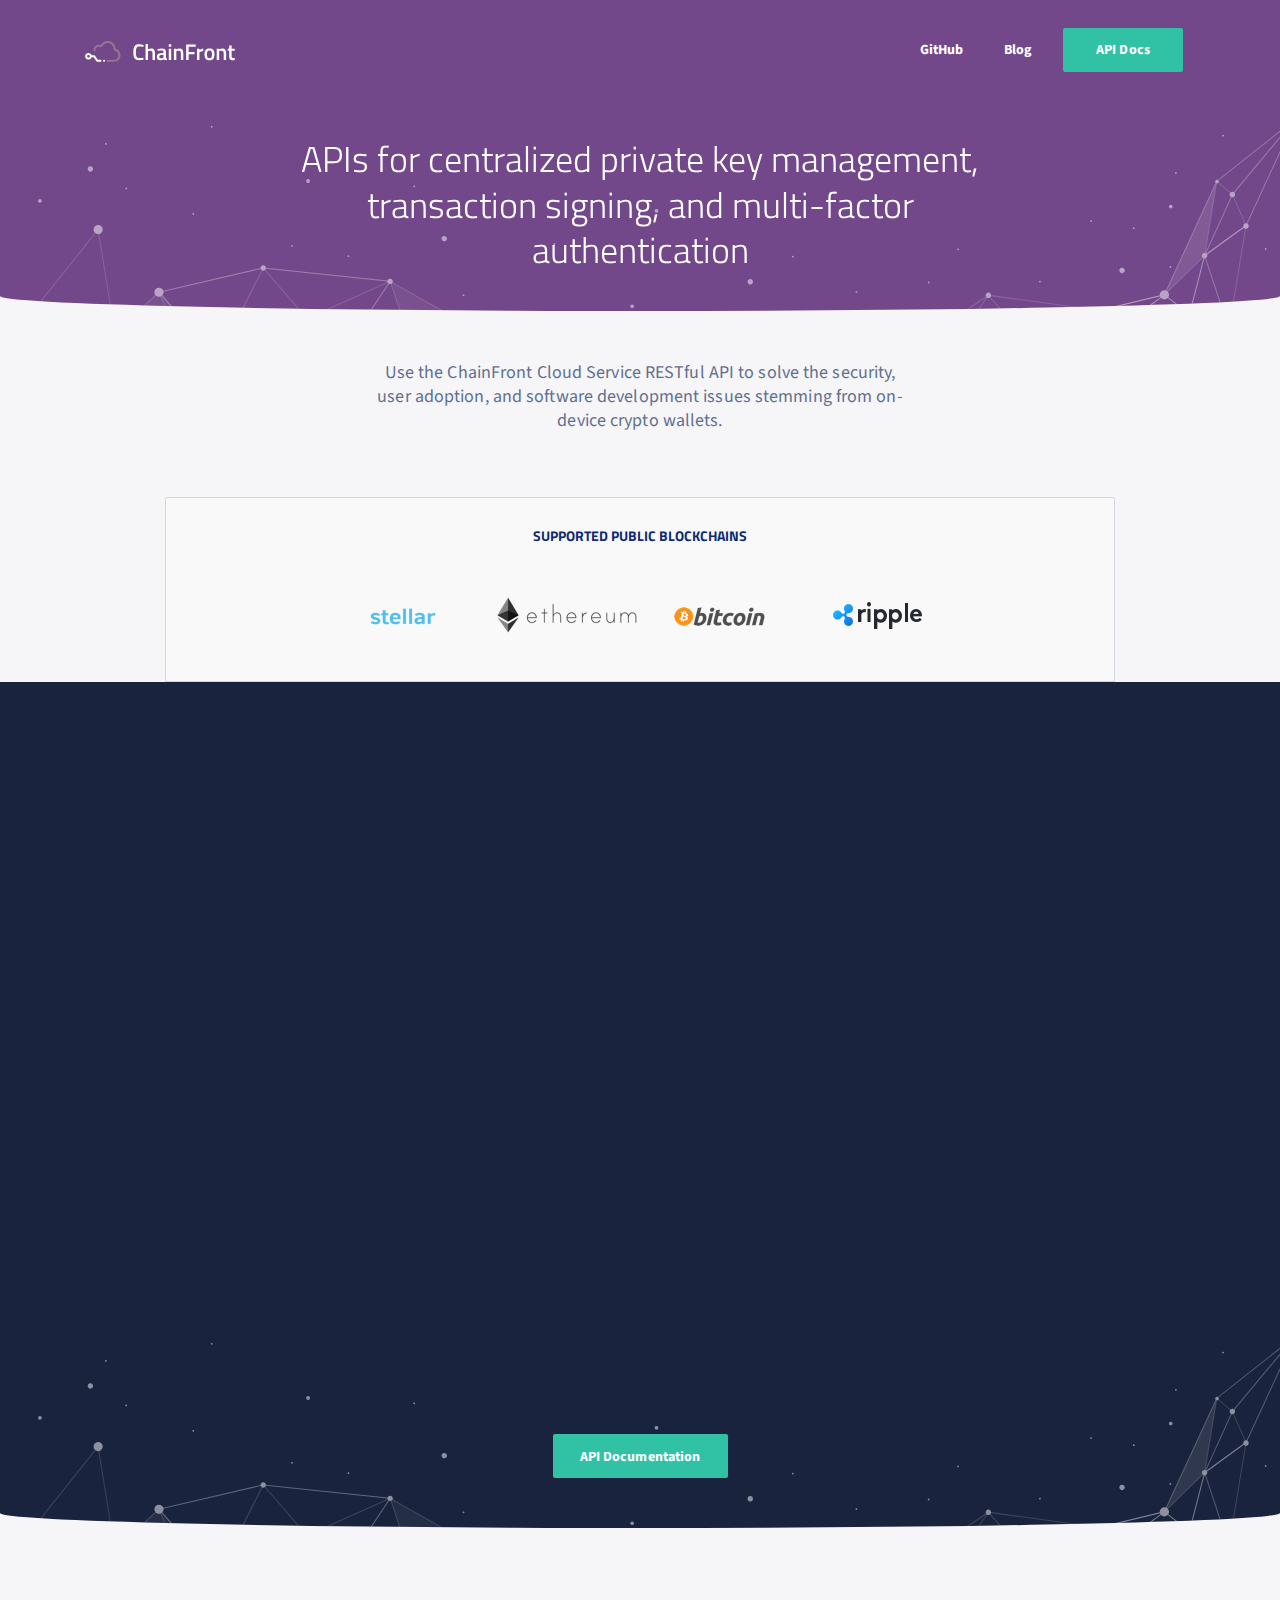
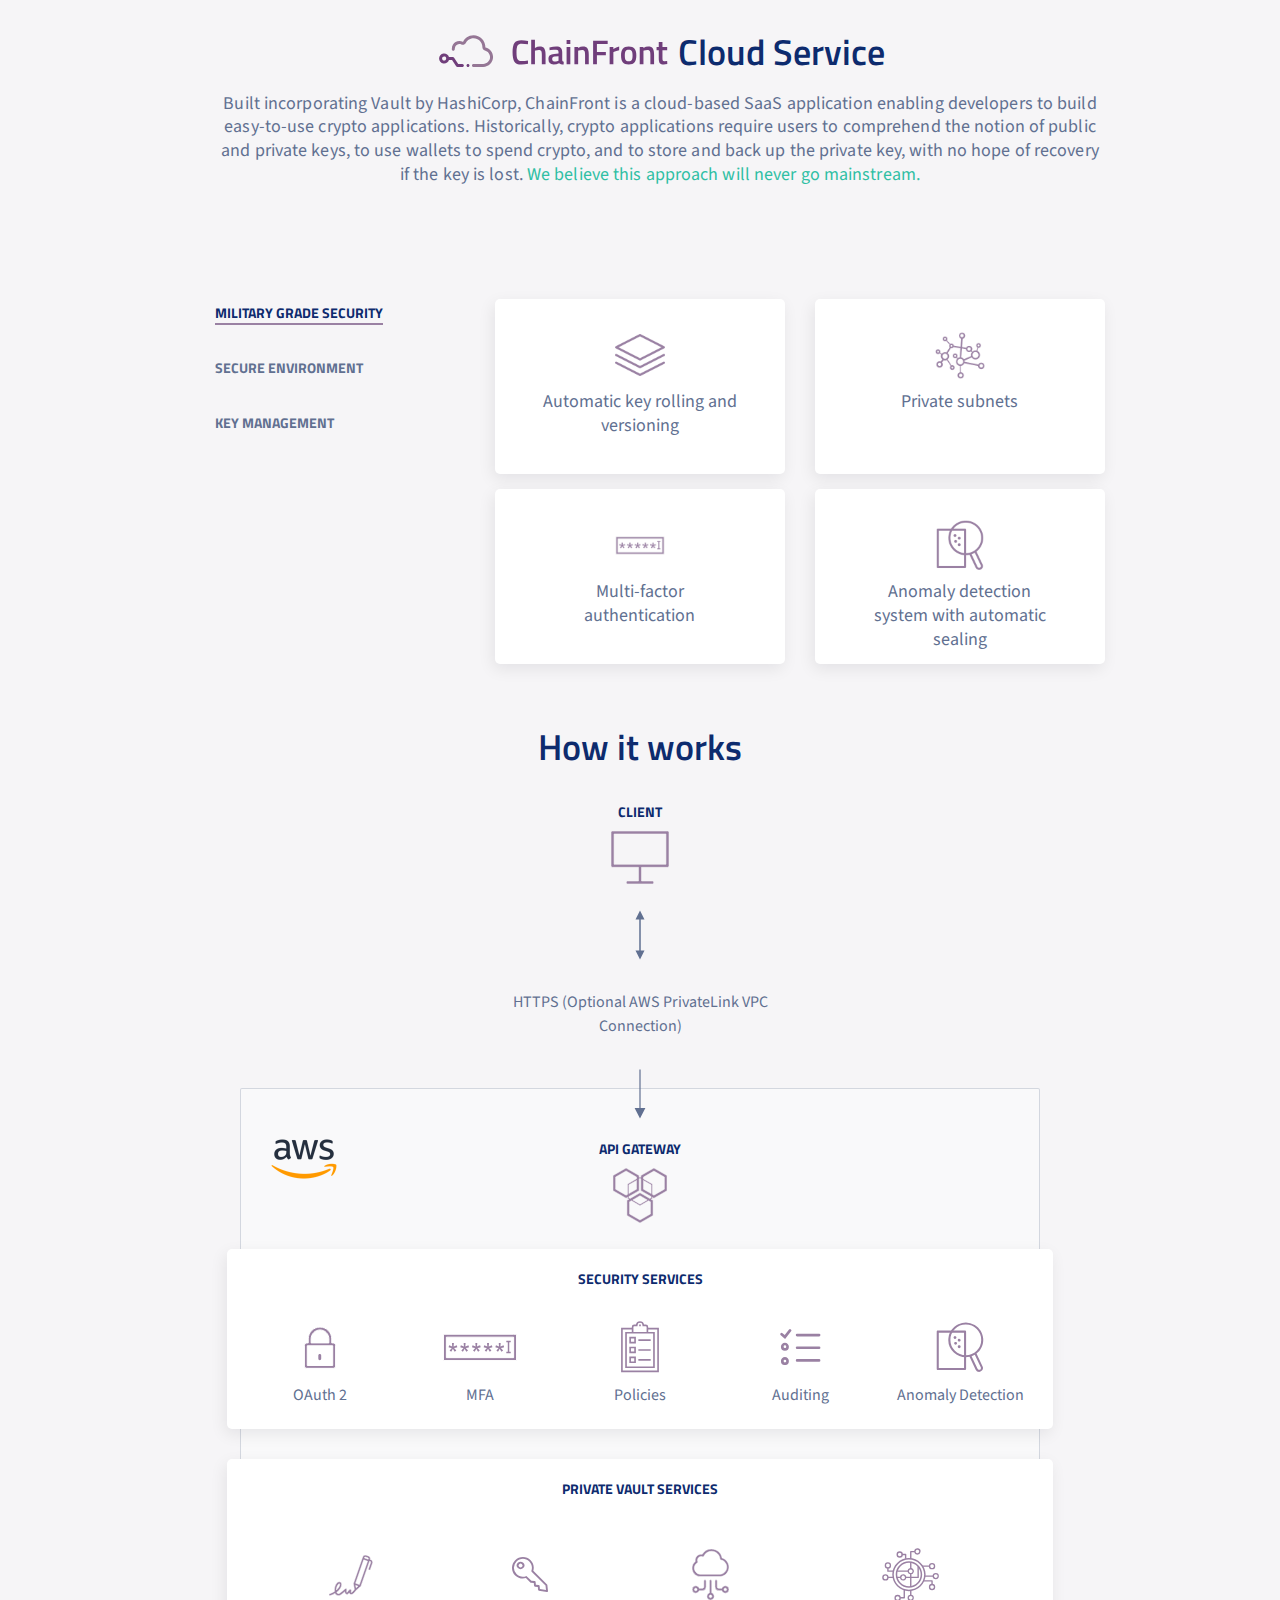
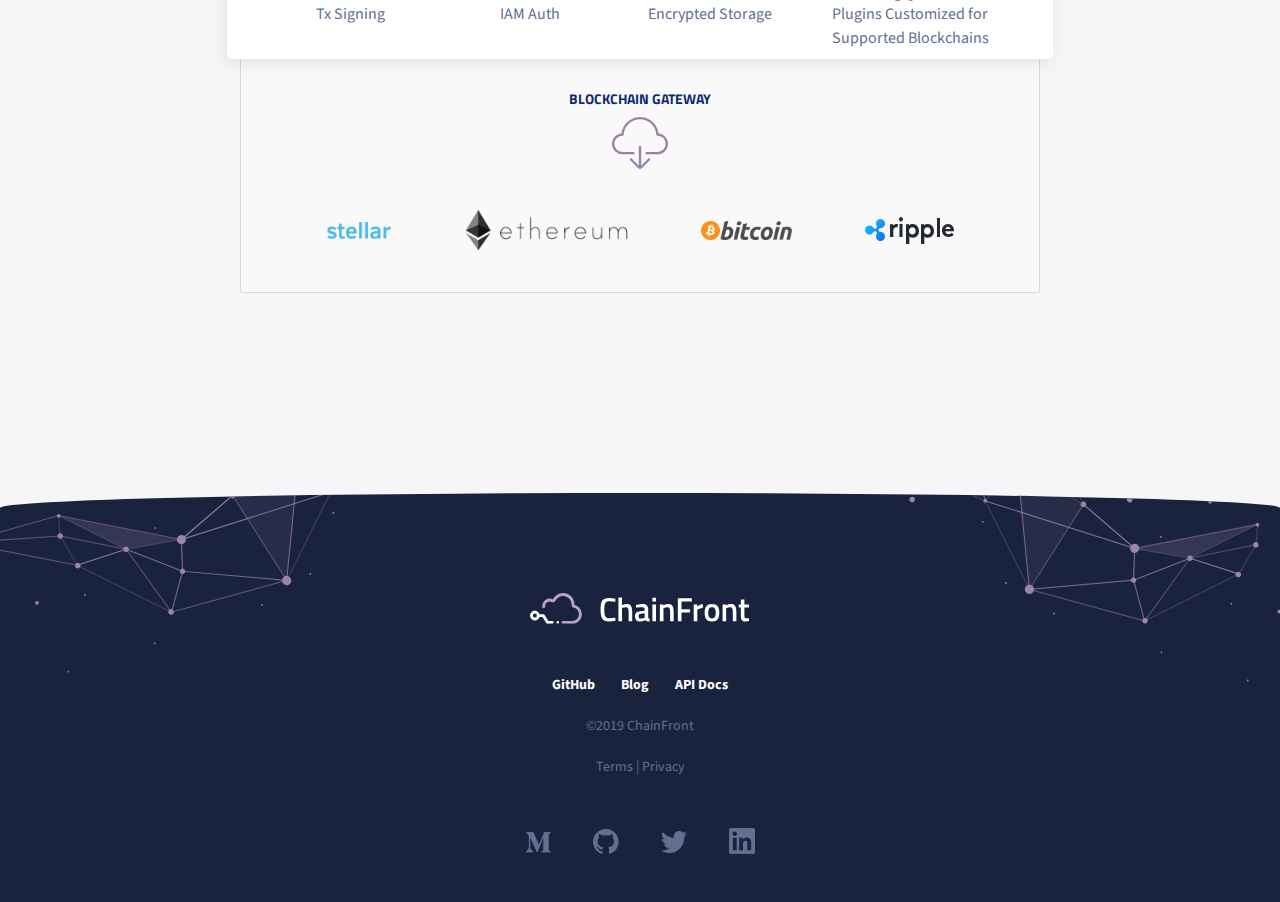
==== commit 6a9954f5: "Fix for mobile menus" ====
--- a/index.html
+++ b/index.html
@@ -183,24 +183,12 @@
     <body data-aos-easing="ease" data-aos-duration="400" data-aos-delay="0">
         <div id="mobile-menu" class="d-sm-none">
             <ul id="menu-top-menu" class="menu">
-                <li id="menu-item-17"
-                    class="nav-item menu-item menu-item-type-post_type menu-item-object-page menu-item-17"><a
-                    href="https://chainfront.github.io/features/">Features</a></li>
-                <li id="menu-item-19"
-                    class="nav-item menu-item menu-item-type-post_type menu-item-object-page menu-item-19"><a
-                    href="https://chainfront.github.io/security/">Security</a></li>
-                <li id="menu-item-20"
-                    class="nav-item menu-item menu-item-type-post_type menu-item-object-page menu-item-20"><a
-                    href="https://chainfront.github.io/about/">About</a></li>
                 <li id="menu-item-149"
                     class="nav-item menu-item menu-item-type-post_type menu-item-object-page menu-item-149"><a
-                    href="https://chainfront.github.io/case-studies/">Case Studies</a></li>
+                    href="https://github.com/ChainFront/">GitHub</a></li>
                 <li id="menu-item-21"
                     class="nav-item menu-item menu-item-type-post_type menu-item-object-page menu-item-21"><a
-                    href="https://chainfront.github.io/blog/">Blog</a></li>
-                <li id="menu-item-210"
-                    class="nav-item menu-item menu-item-type-post_type menu-item-object-page menu-item-210"><a
-                    href="https://chainfront.github.io/consulting/">Consulting</a></li>
+                    href="https://medium.com/chainfront">Blog</a></li>
                 <li id="menu-item-18"
                     class="nav-item button-green menu-item menu-item-type-custom menu-item-object-custom menu-item-18">
                     <a target="_blank" href="./apidocs.html">API Docs</a></li>
@@ -242,7 +230,7 @@
                 <div class="row justify-content-center mb-5">
                     <div class="col-12 col-md-6 text-center">
 
-                        <p class="title">Use the ChainFront Cloud Service RESTful API to solve the security, user adoption, and software development issues stemming from on-device crypto wallets. Our API is now live - click on the developers link above to register and get started!</p>
+                        <p class="title">Use the ChainFront Cloud Service RESTful API to solve the security, user adoption, and software development issues stemming from on-device crypto wallets.</p>
                     </div>
                 </div>
                 <div class="row justify-content-center ">
@@ -264,11 +252,6 @@
                         </div>
                     </div>
                 </div>
-                <div class="row justify-content-center">
-                    <div class="col-12 col-sm-6 text-center mt-4">
-                        <p class="private">Private blockchains available upon request.</p>
-                    </div>
-                </div>
             </div>
             <div class="container-fluid dark-section">
                 <div class="stars">
@@ -643,18 +626,10 @@
                 </div>
                 <div class="justify-content-center row menu">
                     <ul id="menu-top-menu-2" class="nav">
-                        <li class="nav-item menu-item menu-item-type-post_type menu-item-object-page menu-item-17"><a
-                            href="https://chainfront.github.io/features/">Features</a></li>
-                        <li class="nav-item menu-item menu-item-type-post_type menu-item-object-page menu-item-19"><a
-                            href="https://chainfront.github.io/security/">Security</a></li>
-                        <li class="nav-item menu-item menu-item-type-post_type menu-item-object-page menu-item-20"><a
-                            href="https://chainfront.github.io/about/">About</a></li>
                         <li class="nav-item menu-item menu-item-type-post_type menu-item-object-page menu-item-149"><a
-                            href="https://chainfront.github.io/case-studies/">Case Studies</a></li>
+                            href="https://github.com/ChainFront/">GitHub</a></li>
                         <li class="nav-item menu-item menu-item-type-post_type menu-item-object-page menu-item-21"><a
-                            href="https://chainfront.github.io/blog/">Blog</a></li>
-                        <li class="nav-item menu-item menu-item-type-post_type menu-item-object-page menu-item-210"><a
-                            href="https://chainfront.github.io/consulting/">Consulting</a></li>
+                            href="https://medium.com/chainfront">Blog</a></li>
                         <li class="nav-item button-green menu-item menu-item-type-custom menu-item-object-custom menu-item-18">
                             <a target="_blank" href="./apidocs.html">API Docs</a></li>
                     </ul>
